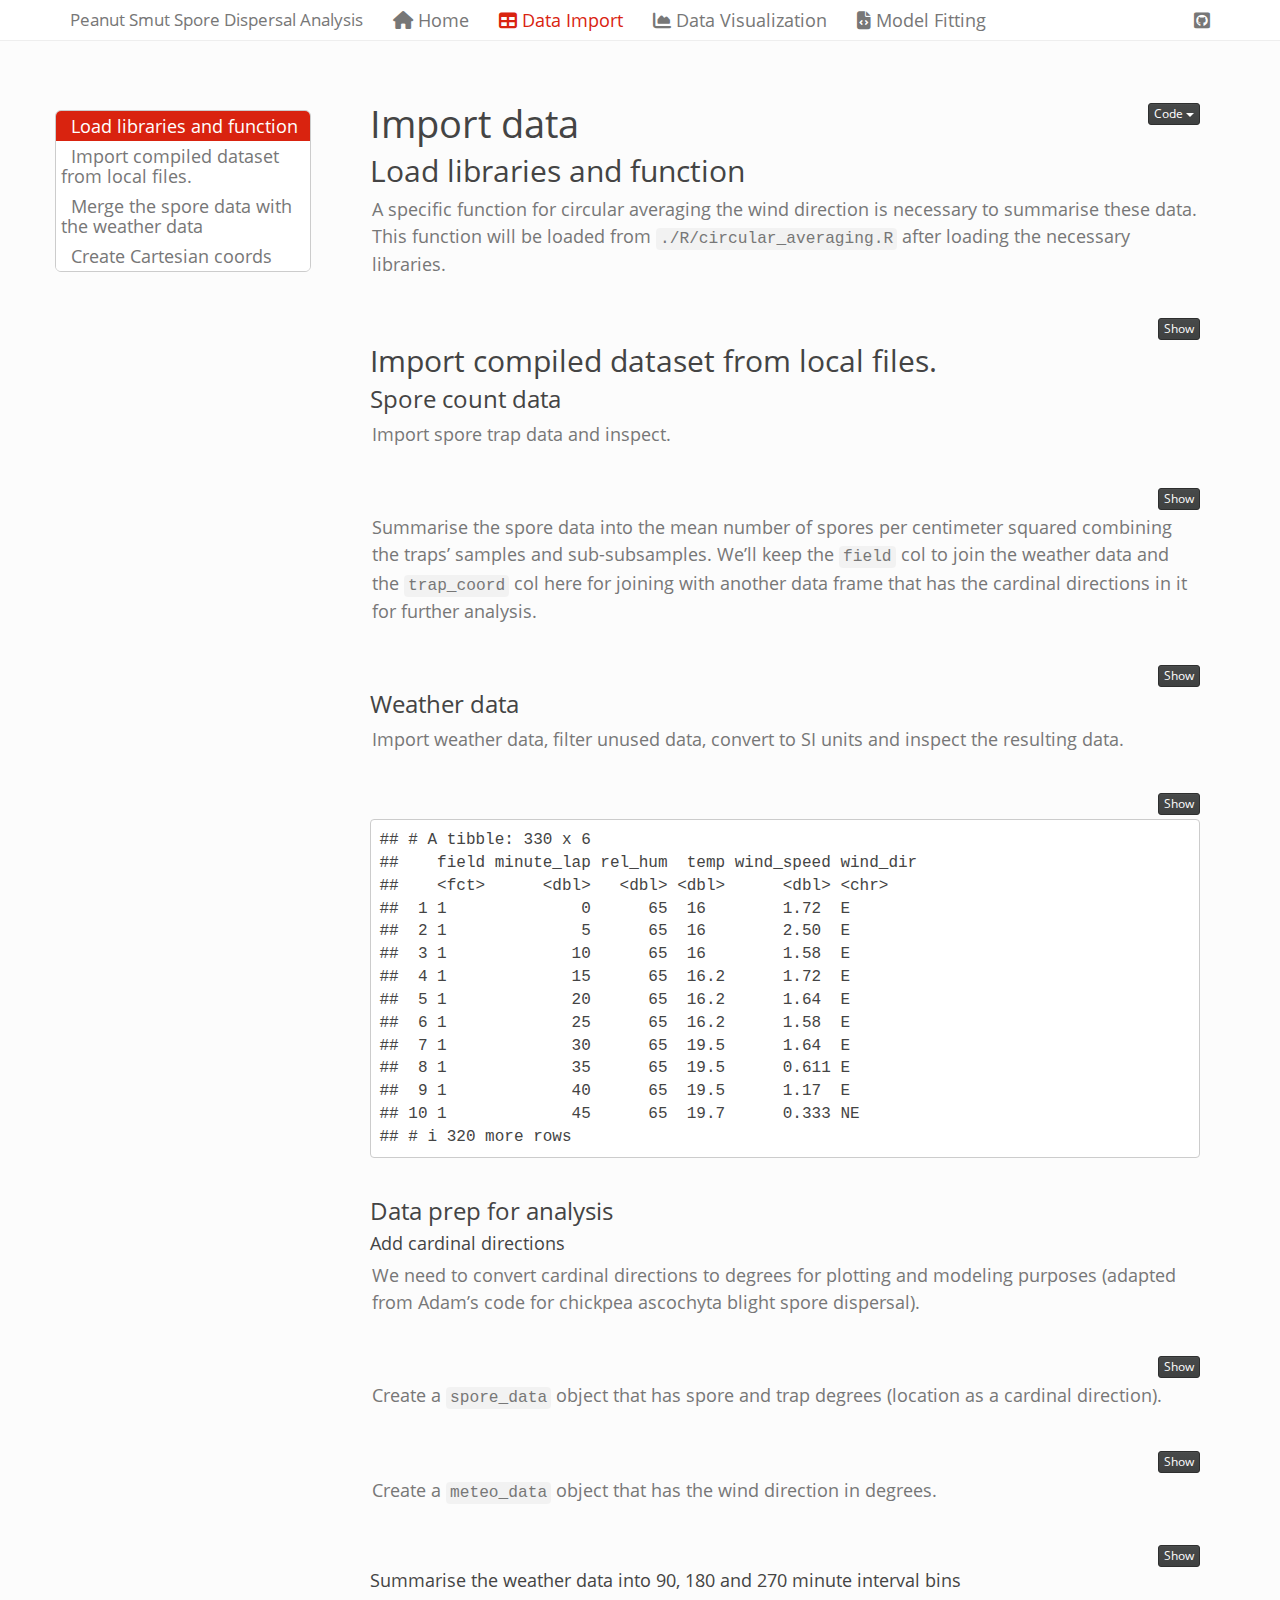
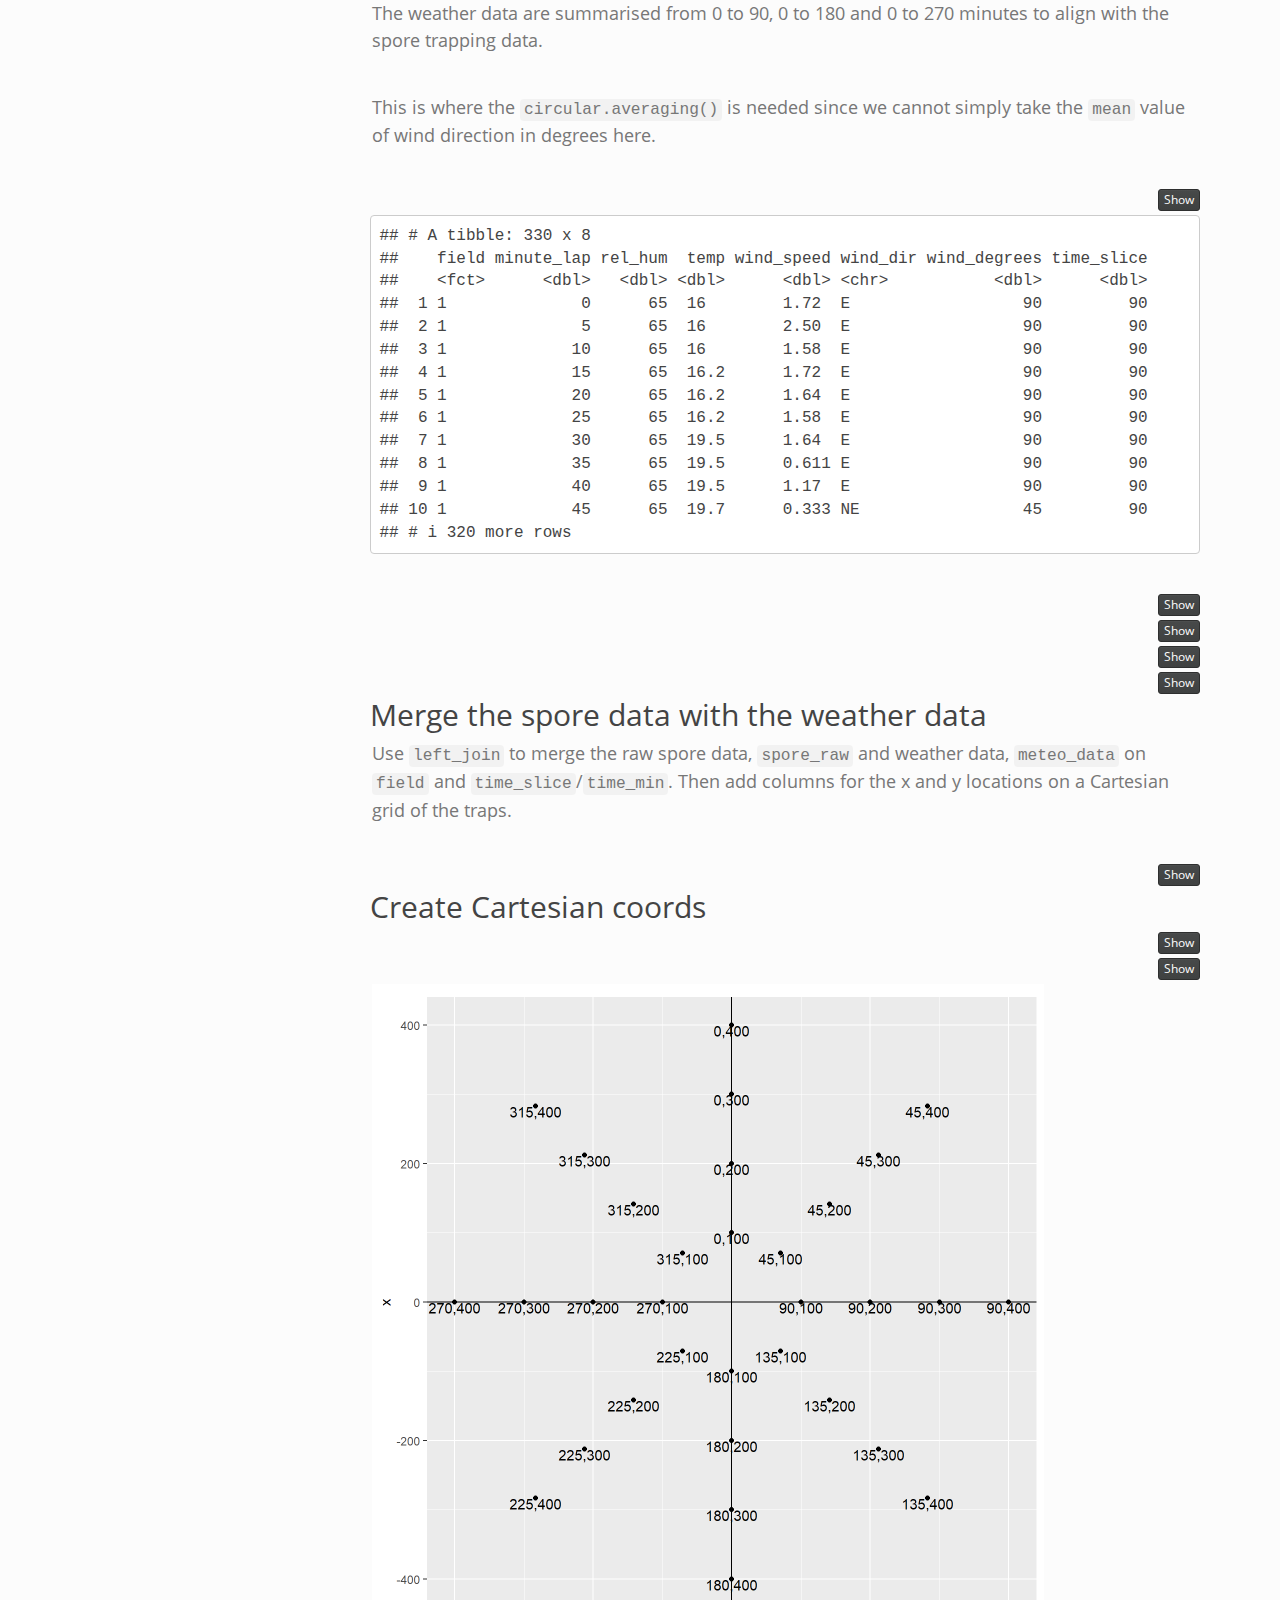
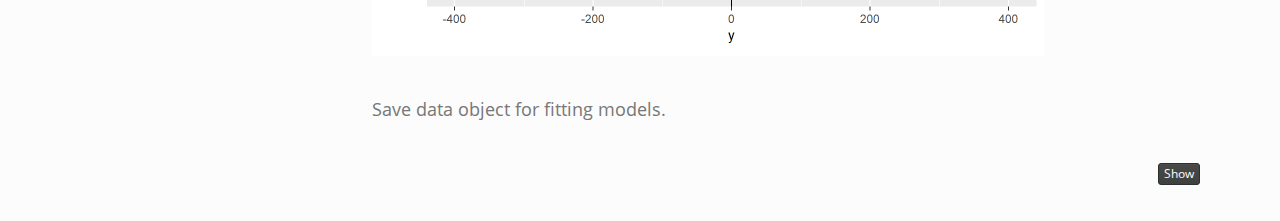
==== data_import.html @ 08e2c55b "Reknit using spore count and refit GAM" ====
<!DOCTYPE html>

<html>

<head>

<meta charset="utf-8" />
<meta name="generator" content="pandoc" />
<meta http-equiv="X-UA-Compatible" content="IE=EDGE" />




<title>Import data</title>

<script src="site_libs/header-attrs-2.25/header-attrs.js"></script>
<script src="site_libs/jquery-3.6.0/jquery-3.6.0.min.js"></script>
<meta name="viewport" content="width=device-width, initial-scale=1" />
<link href="site_libs/bootstrap-3.3.5/css/simplex.min.css" rel="stylesheet" />
<script src="site_libs/bootstrap-3.3.5/js/bootstrap.min.js"></script>
<script src="site_libs/bootstrap-3.3.5/shim/html5shiv.min.js"></script>
<script src="site_libs/bootstrap-3.3.5/shim/respond.min.js"></script>
<style>h1 {font-size: 34px;}
       h1.title {font-size: 38px;}
       h2 {font-size: 30px;}
       h3 {font-size: 24px;}
       h4 {font-size: 18px;}
       h5 {font-size: 16px;}
       h6 {font-size: 12px;}
       code {color: inherit; background-color: rgba(0, 0, 0, 0.04);}
       pre:not([class]) { background-color: white }</style>
<script src="site_libs/jqueryui-1.13.2/jquery-ui.min.js"></script>
<link href="site_libs/tocify-1.9.1/jquery.tocify.css" rel="stylesheet" />
<script src="site_libs/tocify-1.9.1/jquery.tocify.js"></script>
<script src="site_libs/navigation-1.1/tabsets.js"></script>
<script src="site_libs/navigation-1.1/codefolding.js"></script>
<link href="site_libs/highlightjs-9.12.0/default.css" rel="stylesheet" />
<script src="site_libs/highlightjs-9.12.0/highlight.js"></script>
<link href="site_libs/font-awesome-6.4.2/css/all.min.css" rel="stylesheet" />
<link href="site_libs/font-awesome-6.4.2/css/v4-shims.min.css" rel="stylesheet" />

<style type="text/css">
  code{white-space: pre-wrap;}
  span.smallcaps{font-variant: small-caps;}
  span.underline{text-decoration: underline;}
  div.column{display: inline-block; vertical-align: top; width: 50%;}
  div.hanging-indent{margin-left: 1.5em; text-indent: -1.5em;}
  ul.task-list{list-style: none;}
    </style>

<style type="text/css">code{white-space: pre;}</style>
<script type="text/javascript">
if (window.hljs) {
  hljs.configure({languages: []});
  hljs.initHighlightingOnLoad();
  if (document.readyState && document.readyState === "complete") {
    window.setTimeout(function() { hljs.initHighlighting(); }, 0);
  }
}
</script>






<link rel="stylesheet" href="style.css" type="text/css" />



<style type = "text/css">
.main-container {
  max-width: 940px;
  margin-left: auto;
  margin-right: auto;
}
img {
  max-width:100%;
}
.tabbed-pane {
  padding-top: 12px;
}
.html-widget {
  margin-bottom: 20px;
}
button.code-folding-btn:focus {
  outline: none;
}
summary {
  display: list-item;
}
details > summary > p:only-child {
  display: inline;
}
pre code {
  padding: 0;
}
</style>


<style type="text/css">
.dropdown-submenu {
  position: relative;
}
.dropdown-submenu>.dropdown-menu {
  top: 0;
  left: 100%;
  margin-top: -6px;
  margin-left: -1px;
  border-radius: 0 6px 6px 6px;
}
.dropdown-submenu:hover>.dropdown-menu {
  display: block;
}
.dropdown-submenu>a:after {
  display: block;
  content: " ";
  float: right;
  width: 0;
  height: 0;
  border-color: transparent;
  border-style: solid;
  border-width: 5px 0 5px 5px;
  border-left-color: #cccccc;
  margin-top: 5px;
  margin-right: -10px;
}
.dropdown-submenu:hover>a:after {
  border-left-color: #adb5bd;
}
.dropdown-submenu.pull-left {
  float: none;
}
.dropdown-submenu.pull-left>.dropdown-menu {
  left: -100%;
  margin-left: 10px;
  border-radius: 6px 0 6px 6px;
}
</style>

<script type="text/javascript">
// manage active state of menu based on current page
$(document).ready(function () {
  // active menu anchor
  href = window.location.pathname
  href = href.substr(href.lastIndexOf('/') + 1)
  if (href === "")
    href = "index.html";
  var menuAnchor = $('a[href="' + href + '"]');

  // mark the anchor link active (and if it's in a dropdown, also mark that active)
  var dropdown = menuAnchor.closest('li.dropdown');
  if (window.bootstrap) { // Bootstrap 4+
    menuAnchor.addClass('active');
    dropdown.find('> .dropdown-toggle').addClass('active');
  } else { // Bootstrap 3
    menuAnchor.parent().addClass('active');
    dropdown.addClass('active');
  }

  // Navbar adjustments
  var navHeight = $(".navbar").first().height() + 15;
  var style = document.createElement('style');
  var pt = "padding-top: " + navHeight + "px; ";
  var mt = "margin-top: -" + navHeight + "px; ";
  var css = "";
  // offset scroll position for anchor links (for fixed navbar)
  for (var i = 1; i <= 6; i++) {
    css += ".section h" + i + "{ " + pt + mt + "}\n";
  }
  style.innerHTML = "body {" + pt + "padding-bottom: 40px; }\n" + css;
  document.head.appendChild(style);
});
</script>

<!-- tabsets -->

<style type="text/css">
.tabset-dropdown > .nav-tabs {
  display: inline-table;
  max-height: 500px;
  min-height: 44px;
  overflow-y: auto;
  border: 1px solid #ddd;
  border-radius: 4px;
}

.tabset-dropdown > .nav-tabs > li.active:before, .tabset-dropdown > .nav-tabs.nav-tabs-open:before {
  content: "\e259";
  font-family: 'Glyphicons Halflings';
  display: inline-block;
  padding: 10px;
  border-right: 1px solid #ddd;
}

.tabset-dropdown > .nav-tabs.nav-tabs-open > li.active:before {
  content: "\e258";
  font-family: 'Glyphicons Halflings';
  border: none;
}

.tabset-dropdown > .nav-tabs > li.active {
  display: block;
}

.tabset-dropdown > .nav-tabs > li > a,
.tabset-dropdown > .nav-tabs > li > a:focus,
.tabset-dropdown > .nav-tabs > li > a:hover {
  border: none;
  display: inline-block;
  border-radius: 4px;
  background-color: transparent;
}

.tabset-dropdown > .nav-tabs.nav-tabs-open > li {
  display: block;
  float: none;
}

.tabset-dropdown > .nav-tabs > li {
  display: none;
}
</style>

<!-- code folding -->
<style type="text/css">
.code-folding-btn { margin-bottom: 4px; }
</style>



<style type="text/css">

#TOC {
  margin: 25px 0px 20px 0px;
}
@media (max-width: 768px) {
#TOC {
  position: relative;
  width: 100%;
}
}

@media print {
.toc-content {
  /* see https://github.com/w3c/csswg-drafts/issues/4434 */
  float: right;
}
}

.toc-content {
  padding-left: 30px;
  padding-right: 40px;
}

div.main-container {
  max-width: 1200px;
}

div.tocify {
  width: 20%;
  max-width: 260px;
  max-height: 85%;
}

@media (min-width: 768px) and (max-width: 991px) {
  div.tocify {
    width: 25%;
  }
}

@media (max-width: 767px) {
  div.tocify {
    width: 100%;
    max-width: none;
  }
}

.tocify ul, .tocify li {
  line-height: 20px;
}

.tocify-subheader .tocify-item {
  font-size: 0.90em;
}

.tocify .list-group-item {
  border-radius: 0px;
}

.tocify-subheader {
  display: inline;
}
.tocify-subheader .tocify-item {
  font-size: 0.95em;
}

</style>



</head>

<body>


<div class="container-fluid main-container">


<!-- setup 3col/9col grid for toc_float and main content  -->
<div class="row">
<div class="col-xs-12 col-sm-4 col-md-3">
<div id="TOC" class="tocify">
</div>
</div>

<div class="toc-content col-xs-12 col-sm-8 col-md-9">




<div class="navbar navbar-default  navbar-fixed-top" role="navigation">
  <div class="container">
    <div class="navbar-header">
      <button type="button" class="navbar-toggle collapsed" data-toggle="collapse" data-bs-toggle="collapse" data-target="#navbar" data-bs-target="#navbar">
        <span class="icon-bar"></span>
        <span class="icon-bar"></span>
        <span class="icon-bar"></span>
      </button>
      <a class="navbar-brand" href="index.html">Peanut Smut Spore Dispersal Analysis</a>
    </div>
    <div id="navbar" class="navbar-collapse collapse">
      <ul class="nav navbar-nav">
        <li>
  <a href="index.html">
    <span class="fas fa-home"></span>
     
    Home
  </a>
</li>
<li>
  <a href="data_import.html">
    <span class="fas fa-table"></span>
     
    Data Import
  </a>
</li>
<li>
  <a href="data_viz.html">
    <span class="fas fa-chart-area"></span>
     
    Data Visualization
  </a>
</li>
<li>
  <a href="gam_model.html">
    <span class="fas fa-file-code"></span>
     
    Model Fitting
  </a>
</li>
      </ul>
      <ul class="nav navbar-nav navbar-right">
        <li>
  <a href="https://github.com/juanchiem/peanut_smut_aerial">
    <span class="fa fa-github-square"></span>
     
  </a>
</li>
      </ul>
    </div><!--/.nav-collapse -->
  </div><!--/.container -->
</div><!--/.navbar -->

<div id="header">

<div class="btn-group pull-right float-right">
<button type="button" class="btn btn-default btn-xs btn-secondary btn-sm dropdown-toggle" data-toggle="dropdown" data-bs-toggle="dropdown" aria-haspopup="true" aria-expanded="false"><span>Code</span> <span class="caret"></span></button>
<ul class="dropdown-menu dropdown-menu-right" style="min-width: 50px;">
<li><a id="rmd-show-all-code" href="#">Show All Code</a></li>
<li><a id="rmd-hide-all-code" href="#">Hide All Code</a></li>
</ul>
</div>



<h1 class="title toc-ignore">Import data</h1>

</div>


<div id="load-libraries-and-function" class="section level2">
<h2>Load libraries and function</h2>
<p>A specific function for circular averaging the wind direction is
necessary to summarise these data. This function will be loaded from
<code>./R/circular_averaging.R</code> after loading the necessary
libraries.</p>
<pre class="r"><code>library(&quot;tidyverse&quot;)
library(&quot;here&quot;)
library(&quot;geometry&quot;)

# load circular.averaging()
source(here(&quot;./R/circular_averaging.R&quot;))</code></pre>
</div>
<div id="import-compiled-dataset-from-local-files."
class="section level2">
<h2>Import compiled dataset from local files.</h2>
<div id="spore-count-data" class="section level3">
<h3>Spore count data</h3>
<p>Import spore trap data and inspect.</p>
<pre class="r"><code>spore_data &lt;- read_csv(
  here(&quot;data/spore_data.csv&quot;),
  col_types = list(field = col_factor(),
                   trap_coord = col_factor())
)</code></pre>
<p>Summarise the spore data into the mean number of spores per
centimeter squared combining the traps’ samples and sub-subsamples.
We’ll keep the <code>field</code> col to join the weather data and the
<code>trap_coord</code> col here for joining with another data frame
that has the cardinal directions in it for further analysis.</p>
<pre class="r"><code>spore_data &lt;-
  spore_data %&gt;%
  group_by(field, trap_coord, distance_m, time_min) %&gt;%
  summarise(n_spore = sum(n_spore))

spore_data</code></pre>
</div>
<div id="weather-data" class="section level3">
<h3>Weather data</h3>
<p>Import weather data, filter unused data, convert to SI units and
inspect the resulting data.</p>
<pre class="r"><code>meteo_data &lt;- read_csv(here(&quot;data/wind.csv&quot;),
                       col_types = list(field = col_factor()))

# some sites go past 270 minutes, remove those data.
meteo_data &lt;-
  meteo_data %&gt;%
  filter(minute_lap &lt;= 270) %&gt;%
  mutate(wind_speed = wind_speed * 0.2777778)

meteo_data</code></pre>
<pre><code>## # A tibble: 330 x 6
##    field minute_lap rel_hum  temp wind_speed wind_dir
##    &lt;fct&gt;      &lt;dbl&gt;   &lt;dbl&gt; &lt;dbl&gt;      &lt;dbl&gt; &lt;chr&gt;   
##  1 1              0      65  16        1.72  E       
##  2 1              5      65  16        2.50  E       
##  3 1             10      65  16        1.58  E       
##  4 1             15      65  16.2      1.72  E       
##  5 1             20      65  16.2      1.64  E       
##  6 1             25      65  16.2      1.58  E       
##  7 1             30      65  19.5      1.64  E       
##  8 1             35      65  19.5      0.611 E       
##  9 1             40      65  19.5      1.17  E       
## 10 1             45      65  19.7      0.333 NE      
## # i 320 more rows</code></pre>
</div>
<div id="data-prep-for-analysis" class="section level3">
<h3>Data prep for analysis</h3>
<div id="add-cardinal-directions" class="section level4">
<h4>Add cardinal directions</h4>
<p>We need to convert cardinal directions to degrees for plotting and
modeling purposes (adapted from Adam’s code for chickpea ascochyta
blight spore dispersal).</p>
<pre class="r"><code>coord_deg &lt;- tibble(
  dir = c(
    &quot;N&quot;,
    &quot;NNE&quot;,
    &quot;NE&quot;,
    &quot;ENE&quot;,
    &quot;E&quot;,
    &quot;ESE&quot;,
    &quot;SE&quot;,
    &quot;SSE&quot;,
    &quot;S&quot;,
    &quot;SSW&quot;,
    &quot;SW&quot;,
    &quot;WSW&quot;,
    &quot;W&quot;,
    &quot;WNW&quot;,
    &quot;NW&quot;,
    &quot;NNW&quot;
  ),
  degrees = seq(0, 337.5 , by = 22.5),
)</code></pre>
<p>Create a <code>spore_data</code> object that has spore and trap
degrees (location as a cardinal direction).</p>
<pre class="r"><code>spore_data &lt;-
  spore_data %&gt;%
  left_join(coord_deg, by = c(&quot;trap_coord&quot; = &quot;dir&quot;)) %&gt;%
  rename(trap_degrees = degrees)</code></pre>
<p>Create a <code>meteo_data</code> object that has the wind direction
in degrees.</p>
<pre class="r"><code>meteo_data &lt;-
  meteo_data %&gt;%
  left_join(coord_deg, by = c(&quot;wind_dir&quot; = &quot;dir&quot;)) %&gt;%
  rename(wind_degrees = degrees)</code></pre>
</div>
<div
id="summarise-the-weather-data-into-90-180-and-270-minute-interval-bins"
class="section level4">
<h4>Summarise the weather data into 90, 180 and 270 minute interval
bins</h4>
<p>The weather data are summarised from 0 to 90, 0 to 180 and 0 to 270
minutes to align with the spore trapping data.</p>
<p>This is where the <code>circular.averaging()</code> is needed since
we cannot simply take the <code>mean</code> value of wind direction in
degrees here.</p>
<pre class="r"><code>m &lt;-
  meteo_data %&gt;%
  mutate(time_slice =
           case_when(
             minute_lap &lt;= 90 ~ 90,
             minute_lap &gt; 90 &amp; minute_lap &lt;= 180 ~ 180,
             TRUE ~ 270
           ))
m</code></pre>
<pre><code>## # A tibble: 330 x 8
##    field minute_lap rel_hum  temp wind_speed wind_dir wind_degrees time_slice
##    &lt;fct&gt;      &lt;dbl&gt;   &lt;dbl&gt; &lt;dbl&gt;      &lt;dbl&gt; &lt;chr&gt;           &lt;dbl&gt;      &lt;dbl&gt;
##  1 1              0      65  16        1.72  E                  90         90
##  2 1              5      65  16        2.50  E                  90         90
##  3 1             10      65  16        1.58  E                  90         90
##  4 1             15      65  16.2      1.72  E                  90         90
##  5 1             20      65  16.2      1.64  E                  90         90
##  6 1             25      65  16.2      1.58  E                  90         90
##  7 1             30      65  19.5      1.64  E                  90         90
##  8 1             35      65  19.5      0.611 E                  90         90
##  9 1             40      65  19.5      1.17  E                  90         90
## 10 1             45      65  19.7      0.333 NE                 45         90
## # i 320 more rows</code></pre>
<pre class="r"><code>rh_90 &lt;-
  m %&gt;%
  filter(time_slice == 90) %&gt;%
  group_by(field) %&gt;%
  summarise(rh = mean(rel_hum))

rh_180 &lt;-
  m %&gt;%
  filter(time_slice == 90 | time_slice == 180) %&gt;%
  group_by(field) %&gt;%
  summarise(rh = mean(rel_hum))

rh_270 &lt;-
  m %&gt;%
  group_by(field) %&gt;%
  summarise(rh = mean(rel_hum))

rh &lt;-
  bind_rows(list(
    &quot;90&quot; = rh_90,
    &quot;180&quot; = rh_180,
    &quot;270&quot; = rh_270
  ), .id = &quot;time_slice&quot;)</code></pre>
<pre class="r"><code>temp_90 &lt;-
  m %&gt;%
  filter(time_slice == 90) %&gt;%
  group_by(field) %&gt;%
  summarise(temp = mean(temp))

temp_180 &lt;-
  m %&gt;%
  filter(time_slice == 90 | time_slice == 180) %&gt;%
  group_by(field) %&gt;%
  summarise(temp = mean(temp))

temp_270 &lt;-
  m %&gt;%
  group_by(field) %&gt;%
  summarise(temp = mean(temp))

temp &lt;-
  bind_rows(list(
    &quot;90&quot; = temp_90,
    &quot;180&quot; = temp_180,
    &quot;270&quot; = temp_270
  ), .id = &quot;time_slice&quot;)</code></pre>
<pre class="r"><code>wind_speed_90 &lt;-
  m %&gt;%
  filter(time_slice == 90) %&gt;%
  group_by(field) %&gt;%
  summarise(wind_speed = mean(wind_speed))

wind_speed_180 &lt;-
  m %&gt;%
  filter(time_slice == 90 | time_slice == 180) %&gt;%
  group_by(field) %&gt;%
  summarise(wind_speed = mean(wind_speed))

wind_speed_270 &lt;-
  m %&gt;%
  group_by(field) %&gt;%
  summarise(wind_speed = mean(wind_speed))

wind_speed &lt;-
  bind_rows(list(
    &quot;90&quot; = wind_speed_90,
    &quot;180&quot; = wind_speed_180,
    &quot;270&quot; = wind_speed_270
  ),
  .id = &quot;time_slice&quot;)</code></pre>
<pre class="r"><code>meteo_data &lt;- m %&gt;%
  mutate(time_slice = 270) %&gt;%
  rbind(mutate(filter(., minute_lap &lt;= 180), time_slice = 180)) %&gt;%
  rbind(mutate(filter(., minute_lap &lt;= 90), time_slice = 90)) %&gt;%
  group_by(field, time_slice) %&gt;%
  summarize(
    rh = mean(rel_hum),
    temp = mean(temp),
    wind_speed = mean(wind_speed),
    wind_degrees = circular.averaging(wind_degrees)
  )</code></pre>
</div>
</div>
</div>
<div id="merge-the-spore-data-with-the-weather-data"
class="section level2">
<h2>Merge the spore data with the weather data</h2>
<p>Use <code>left_join</code> to merge the raw spore data,
<code>spore_raw</code> and weather data, <code>meteo_data</code> on
<code>field</code> and <code>time_slice</code>/<code>time_min</code>.
Then add columns for the x and y locations on a Cartesian grid of the
traps.</p>
<pre class="r"><code>mod_dat &lt;- left_join(meteo_data,
                     spore_data,
                     by = c(&quot;field&quot; = &quot;field&quot;,
                            &quot;time_slice&quot; = &quot;time_min&quot;)) %&gt;%
  mutate(degree_dif = trap_degrees - wind_degrees) %&gt;%
  mutate(time_slice = as.integer(time_slice))</code></pre>
</div>
<div id="create-cartesian-coords" class="section level2">
<h2>Create Cartesian coords</h2>
<pre class="r"><code># note that degrees need to be converted to radians for theta
xy &lt;- data.frame(pol2cart(
  theta = mod_dat$trap_degrees * 0.01745329,
  r = mod_dat$distance_m
))

mod_dat &lt;- bind_cols(mod_dat, xy)</code></pre>
<pre class="r"><code>coords_df &lt;- mod_dat %&gt;%
  ungroup() %&gt;%
  distinct(trap_degrees, distance_m, x, y) %&gt;%
  mutate_at(vars(x, y), list(~ round(., 1))) %&gt;%
  arrange(trap_degrees)

coords_df %&gt;%
  ggplot() +
  aes(x = y, y = x) +
  geom_point() +
  geom_text(aes(
    label = paste0(trap_degrees, &quot;,&quot;, distance_m),
    vjust = 1
  )) +
  geom_hline(yintercept = 0) +
  geom_vline(xintercept = 0) +
  coord_equal()</code></pre>
<p><img src="data_import_files/figure-html/Cartesian-coords-check-1.png" width="672" /></p>
<p>Save data object for fitting models.</p>
<pre class="r"><code>save(mod_dat, file = here(&quot;data/mod_dat.Rdata&quot;))</code></pre>
</div>



</div>
</div>

</div>

<script>

// add bootstrap table styles to pandoc tables
function bootstrapStylePandocTables() {
  $('tr.odd').parent('tbody').parent('table').addClass('table table-condensed');
}
$(document).ready(function () {
  bootstrapStylePandocTables();
});


</script>

<!-- tabsets -->

<script>
$(document).ready(function () {
  window.buildTabsets("TOC");
});

$(document).ready(function () {
  $('.tabset-dropdown > .nav-tabs > li').click(function () {
    $(this).parent().toggleClass('nav-tabs-open');
  });
});
</script>

<!-- code folding -->
<script>
$(document).ready(function () {
  window.initializeCodeFolding("hide" === "show");
});
</script>

<script>
$(document).ready(function ()  {

    // temporarily add toc-ignore selector to headers for the consistency with Pandoc
    $('.unlisted.unnumbered').addClass('toc-ignore')

    // move toc-ignore selectors from section div to header
    $('div.section.toc-ignore')
        .removeClass('toc-ignore')
        .children('h1,h2,h3,h4,h5').addClass('toc-ignore');

    // establish options
    var options = {
      selectors: "h1,h2",
      theme: "bootstrap3",
      context: '.toc-content',
      hashGenerator: function (text) {
        return text.replace(/[.\\/?&!#<>]/g, '').replace(/\s/g, '_');
      },
      ignoreSelector: ".toc-ignore",
      scrollTo: 0
    };
    options.showAndHide = false;
    options.smoothScroll = true;

    // tocify
    var toc = $("#TOC").tocify(options).data("toc-tocify");
});
</script>

<!-- dynamically load mathjax for compatibility with self-contained -->
<script>
  (function () {
    var script = document.createElement("script");
    script.type = "text/javascript";
    script.src  = "https://mathjax.rstudio.com/latest/MathJax.js?config=TeX-AMS-MML_HTMLorMML";
    document.getElementsByTagName("head")[0].appendChild(script);
  })();
</script>

</body>
</html>
---- site_libs/bootstrap-3.3.5/css/simplex.min.css ----
@font-face {
  font-family: 'Open Sans';
  font-style: normal;
  font-weight: 400;
  src: url(fonts/OpenSans.ttf) format('truetype');
}
@font-face {
  font-family: 'Open Sans';
  font-style: normal;
  font-weight: 700;
  src: url(fonts/OpenSansBold.ttf) format('truetype');
}

/*!
 * bootswatch v3.3.6
 * Homepage: http://bootswatch.com
 * Copyright 2012-2015 Thomas Park
 * Licensed under MIT
 * Based on Bootstrap
*//*!
 * Bootstrap v3.3.6 (http://getbootstrap.com)
 * Copyright 2011-2015 Twitter, Inc.
 * Licensed under MIT (https://github.com/twbs/bootstrap/blob/master/LICENSE)
 *//*! normalize.css v3.0.3 | MIT License | github.com/necolas/normalize.css */html{font-family:sans-serif;-ms-text-size-adjust:100%;-webkit-text-size-adjust:100%}body{margin:0}article,aside,details,figcaption,figure,footer,header,hgroup,main,menu,nav,section,summary{display:block}audio,canvas,progress,video{display:inline-block;vertical-align:baseline}audio:not([controls]){display:none;height:0}[hidden],template{display:none}a{background-color:transparent}a:active,a:hover{outline:0}abbr[title]{border-bottom:1px dotted}b,strong{font-weight:bold}dfn{font-style:italic}h1{font-size:2em;margin:0.67em 0}mark{background:#ff0;color:#000}small{font-size:80%}sub,sup{font-size:75%;line-height:0;position:relative;vertical-align:baseline}sup{top:-0.5em}sub{bottom:-0.25em}img{border:0}svg:not(:root){overflow:hidden}figure{margin:1em 40px}hr{-webkit-box-sizing:content-box;-moz-box-sizing:content-box;box-sizing:content-box;height:0}pre{overflow:auto}code,kbd,pre,samp{font-family:monospace, monospace;font-size:1em}button,input,optgroup,select,textarea{color:inherit;font:inherit;margin:0}button{overflow:visible}button,select{text-transform:none}button,html input[type="button"],input[type="reset"],input[type="submit"]{-webkit-appearance:button;cursor:pointer}button[disabled],html input[disabled]{cursor:default}button::-moz-focus-inner,input::-moz-focus-inner{border:0;padding:0}input{line-height:normal}input[type="checkbox"],input[type="radio"]{-webkit-box-sizing:border-box;-moz-box-sizing:border-box;box-sizing:border-box;padding:0}input[type="number"]::-webkit-inner-spin-button,input[type="number"]::-webkit-outer-spin-button{height:auto}input[type="search"]{-webkit-appearance:textfield;-webkit-box-sizing:content-box;-moz-box-sizing:content-box;box-sizing:content-box}input[type="search"]::-webkit-search-cancel-button,input[type="search"]::-webkit-search-decoration{-webkit-appearance:none}fieldset{border:1px solid #c0c0c0;margin:0 2px;padding:0.35em 0.625em 0.75em}legend{border:0;padding:0}textarea{overflow:auto}optgroup{font-weight:bold}table{border-collapse:collapse;border-spacing:0}td,th{padding:0}/*! Source: https://github.com/h5bp/html5-boilerplate/blob/master/src/css/main.css */@media print{*,*:before,*:after{background:transparent !important;color:#000 !important;-webkit-box-shadow:none !important;box-shadow:none !important;text-shadow:none !important}a,a:visited{text-decoration:underline}a[href]:after{content:" (" attr(href) ")"}abbr[title]:after{content:" (" attr(title) ")"}a[href^="#"]:after,a[href^="javascript:"]:after{content:""}pre,blockquote{border:1px solid #999;page-break-inside:avoid}thead{display:table-header-group}tr,img{page-break-inside:avoid}img{max-width:100% !important}p,h2,h3{orphans:3;widows:3}h2,h3{page-break-after:avoid}.navbar{display:none}.btn>.caret,.dropup>.btn>.caret{border-top-color:#000 !important}.label{border:1px solid #000}.table{border-collapse:collapse !important}.table td,.table th{background-color:#fff !important}.table-bordered th,.table-bordered td{border:1px solid #ddd !important}}@font-face{font-family:'Glyphicons Halflings';src:url('../fonts/glyphicons-halflings-regular.eot');src:url('../fonts/glyphicons-halflings-regular.eot?#iefix') format('embedded-opentype'),url('../fonts/glyphicons-halflings-regular.woff') format('woff'),url('../fonts/glyphicons-halflings-regular.ttf') format('truetype'),url('../fonts/glyphicons-halflings-regular.svg#glyphicons_halflingsregular') format('svg')}.glyphicon{position:relative;top:1px;display:inline-block;font-family:'Glyphicons Halflings';font-style:normal;font-weight:normal;line-height:1;-webkit-font-smoothing:antialiased;-moz-osx-font-smoothing:grayscale}.glyphicon-asterisk:before{content:"\002a"}.glyphicon-plus:before{content:"\002b"}.glyphicon-euro:before,.glyphicon-eur:before{content:"\20ac"}.glyphicon-minus:before{content:"\2212"}.glyphicon-cloud:before{content:"\2601"}.glyphicon-envelope:before{content:"\2709"}.glyphicon-pencil:before{content:"\270f"}.glyphicon-glass:before{content:"\e001"}.glyphicon-music:before{content:"\e002"}.glyphicon-search:before{content:"\e003"}.glyphicon-heart:before{content:"\e005"}.glyphicon-star:before{content:"\e006"}.glyphicon-star-empty:before{content:"\e007"}.glyphicon-user:before{content:"\e008"}.glyphicon-film:before{content:"\e009"}.glyphicon-th-large:before{content:"\e010"}.glyphicon-th:before{content:"\e011"}.glyphicon-th-list:before{content:"\e012"}.glyphicon-ok:before{content:"\e013"}.glyphicon-remove:before{content:"\e014"}.glyphicon-zoom-in:before{content:"\e015"}.glyphicon-zoom-out:before{content:"\e016"}.glyphicon-off:before{content:"\e017"}.glyphicon-signal:before{content:"\e018"}.glyphicon-cog:before{content:"\e019"}.glyphicon-trash:before{content:"\e020"}.glyphicon-home:before{content:"\e021"}.glyphicon-file:before{content:"\e022"}.glyphicon-time:before{content:"\e023"}.glyphicon-road:before{content:"\e024"}.glyphicon-download-alt:before{content:"\e025"}.glyphicon-download:before{content:"\e026"}.glyphicon-upload:before{content:"\e027"}.glyphicon-inbox:before{content:"\e028"}.glyphicon-play-circle:before{content:"\e029"}.glyphicon-repeat:before{content:"\e030"}.glyphicon-refresh:before{content:"\e031"}.glyphicon-list-alt:before{content:"\e032"}.glyphicon-lock:before{content:"\e033"}.glyphicon-flag:before{content:"\e034"}.glyphicon-headphones:before{content:"\e035"}.glyphicon-volume-off:before{content:"\e036"}.glyphicon-volume-down:before{content:"\e037"}.glyphicon-volume-up:before{content:"\e038"}.glyphicon-qrcode:before{content:"\e039"}.glyphicon-barcode:before{content:"\e040"}.glyphicon-tag:before{content:"\e041"}.glyphicon-tags:before{content:"\e042"}.glyphicon-book:before{content:"\e043"}.glyphicon-bookmark:before{content:"\e044"}.glyphicon-print:before{content:"\e045"}.glyphicon-camera:before{content:"\e046"}.glyphicon-font:before{content:"\e047"}.glyphicon-bold:before{content:"\e048"}.glyphicon-italic:before{content:"\e049"}.glyphicon-text-height:before{content:"\e050"}.glyphicon-text-width:before{content:"\e051"}.glyphicon-align-left:before{content:"\e052"}.glyphicon-align-center:before{content:"\e053"}.glyphicon-align-right:before{content:"\e054"}.glyphicon-align-justify:before{content:"\e055"}.glyphicon-list:before{content:"\e056"}.glyphicon-indent-left:before{content:"\e057"}.glyphicon-indent-right:before{content:"\e058"}.glyphicon-facetime-video:before{content:"\e059"}.glyphicon-picture:before{content:"\e060"}.glyphicon-map-marker:before{content:"\e062"}.glyphicon-adjust:before{content:"\e063"}.glyphicon-tint:before{content:"\e064"}.glyphicon-edit:before{content:"\e065"}.glyphicon-share:before{content:"\e066"}.glyphicon-check:before{content:"\e067"}.glyphicon-move:before{content:"\e068"}.glyphicon-step-backward:before{content:"\e069"}.glyphicon-fast-backward:before{content:"\e070"}.glyphicon-backward:before{content:"\e071"}.glyphicon-play:before{content:"\e072"}.glyphicon-pause:before{content:"\e073"}.glyphicon-stop:before{content:"\e074"}.glyphicon-forward:before{content:"\e075"}.glyphicon-fast-forward:before{content:"\e076"}.glyphicon-step-forward:before{content:"\e077"}.glyphicon-eject:before{content:"\e078"}.glyphicon-chevron-left:before{content:"\e079"}.glyphicon-chevron-right:before{content:"\e080"}.glyphicon-plus-sign:before{content:"\e081"}.glyphicon-minus-sign:before{content:"\e082"}.glyphicon-remove-sign:before{content:"\e083"}.glyphicon-ok-sign:before{content:"\e084"}.glyphicon-question-sign:before{content:"\e085"}.glyphicon-info-sign:before{content:"\e086"}.glyphicon-screenshot:before{content:"\e087"}.glyphicon-remove-circle:before{content:"\e088"}.glyphicon-ok-circle:before{content:"\e089"}.glyphicon-ban-circle:before{content:"\e090"}.glyphicon-arrow-left:before{content:"\e091"}.glyphicon-arrow-right:before{content:"\e092"}.glyphicon-arrow-up:before{content:"\e093"}.glyphicon-arrow-down:before{content:"\e094"}.glyphicon-share-alt:before{content:"\e095"}.glyphicon-resize-full:before{content:"\e096"}.glyphicon-resize-small:before{content:"\e097"}.glyphicon-exclamation-sign:before{content:"\e101"}.glyphicon-gift:before{content:"\e102"}.glyphicon-leaf:before{content:"\e103"}.glyphicon-fire:before{content:"\e104"}.glyphicon-eye-open:before{content:"\e105"}.glyphicon-eye-close:before{content:"\e106"}.glyphicon-warning-sign:before{content:"\e107"}.glyphicon-plane:before{content:"\e108"}.glyphicon-calendar:before{content:"\e109"}.glyphicon-random:before{content:"\e110"}.glyphicon-comment:before{content:"\e111"}.glyphicon-magnet:before{content:"\e112"}.glyphicon-chevron-up:before{content:"\e113"}.glyphicon-chevron-down:before{content:"\e114"}.glyphicon-retweet:before{content:"\e115"}.glyphicon-shopping-cart:before{content:"\e116"}.glyphicon-folder-close:before{content:"\e117"}.glyphicon-folder-open:before{content:"\e118"}.glyphicon-resize-vertical:before{content:"\e119"}.glyphicon-resize-horizontal:before{content:"\e120"}.glyphicon-hdd:before{content:"\e121"}.glyphicon-bullhorn:before{content:"\e122"}.glyphicon-bell:before{content:"\e123"}.glyphicon-certificate:before{content:"\e124"}.glyphicon-thumbs-up:before{content:"\e125"}.glyphicon-thumbs-down:before{content:"\e126"}.glyphicon-hand-right:before{content:"\e127"}.glyphicon-hand-left:before{content:"\e128"}.glyphicon-hand-up:before{content:"\e129"}.glyphicon-hand-down:before{content:"\e130"}.glyphicon-circle-arrow-right:before{content:"\e131"}.glyphicon-circle-arrow-left:before{content:"\e132"}.glyphicon-circle-arrow-up:before{content:"\e133"}.glyphicon-circle-arrow-down:before{content:"\e134"}.glyphicon-globe:before{content:"\e135"}.glyphicon-wrench:before{content:"\e136"}.glyphicon-tasks:before{content:"\e137"}.glyphicon-filter:before{content:"\e138"}.glyphicon-briefcase:before{content:"\e139"}.glyphicon-fullscreen:before{content:"\e140"}.glyphicon-dashboard:before{content:"\e141"}.glyphicon-paperclip:before{content:"\e142"}.glyphicon-heart-empty:before{content:"\e143"}.glyphicon-link:before{content:"\e144"}.glyphicon-phone:before{content:"\e145"}.glyphicon-pushpin:before{content:"\e146"}.glyphicon-usd:before{content:"\e148"}.glyphicon-gbp:before{content:"\e149"}.glyphicon-sort:before{content:"\e150"}.glyphicon-sort-by-alphabet:before{content:"\e151"}.glyphicon-sort-by-alphabet-alt:before{content:"\e152"}.glyphicon-sort-by-order:before{content:"\e153"}.glyphicon-sort-by-order-alt:before{content:"\e154"}.glyphicon-sort-by-attributes:before{content:"\e155"}.glyphicon-sort-by-attributes-alt:before{content:"\e156"}.glyphicon-unchecked:before{content:"\e157"}.glyphicon-expand:before{content:"\e158"}.glyphicon-collapse-down:before{content:"\e159"}.glyphicon-collapse-up:before{content:"\e160"}.glyphicon-log-in:before{content:"\e161"}.glyphicon-flash:before{content:"\e162"}.glyphicon-log-out:before{content:"\e163"}.glyphicon-new-window:before{content:"\e164"}.glyphicon-record:before{content:"\e165"}.glyphicon-save:before{content:"\e166"}.glyphicon-open:before{content:"\e167"}.glyphicon-saved:before{content:"\e168"}.glyphicon-import:before{content:"\e169"}.glyphicon-export:before{content:"\e170"}.glyphicon-send:before{content:"\e171"}.glyphicon-floppy-disk:before{content:"\e172"}.glyphicon-floppy-saved:before{content:"\e173"}.glyphicon-floppy-remove:before{content:"\e174"}.glyphicon-floppy-save:before{content:"\e175"}.glyphicon-floppy-open:before{content:"\e176"}.glyphicon-credit-card:before{content:"\e177"}.glyphicon-transfer:before{content:"\e178"}.glyphicon-cutlery:before{content:"\e179"}.glyphicon-header:before{content:"\e180"}.glyphicon-compressed:before{content:"\e181"}.glyphicon-earphone:before{content:"\e182"}.glyphicon-phone-alt:before{content:"\e183"}.glyphicon-tower:before{content:"\e184"}.glyphicon-stats:before{content:"\e185"}.glyphicon-sd-video:before{content:"\e186"}.glyphicon-hd-video:before{content:"\e187"}.glyphicon-subtitles:before{content:"\e188"}.glyphicon-sound-stereo:before{content:"\e189"}.glyphicon-sound-dolby:before{content:"\e190"}.glyphicon-sound-5-1:before{content:"\e191"}.glyphicon-sound-6-1:before{content:"\e192"}.glyphicon-sound-7-1:before{content:"\e193"}.glyphicon-copyright-mark:before{content:"\e194"}.glyphicon-registration-mark:before{content:"\e195"}.glyphicon-cloud-download:before{content:"\e197"}.glyphicon-cloud-upload:before{content:"\e198"}.glyphicon-tree-conifer:before{content:"\e199"}.glyphicon-tree-deciduous:before{content:"\e200"}.glyphicon-cd:before{content:"\e201"}.glyphicon-save-file:before{content:"\e202"}.glyphicon-open-file:before{content:"\e203"}.glyphicon-level-up:before{content:"\e204"}.glyphicon-copy:before{content:"\e205"}.glyphicon-paste:before{content:"\e206"}.glyphicon-alert:before{content:"\e209"}.glyphicon-equalizer:before{content:"\e210"}.glyphicon-king:before{content:"\e211"}.glyphicon-queen:before{content:"\e212"}.glyphicon-pawn:before{content:"\e213"}.glyphicon-bishop:before{content:"\e214"}.glyphicon-knight:before{content:"\e215"}.glyphicon-baby-formula:before{content:"\e216"}.glyphicon-tent:before{content:"\26fa"}.glyphicon-blackboard:before{content:"\e218"}.glyphicon-bed:before{content:"\e219"}.glyphicon-apple:before{content:"\f8ff"}.glyphicon-erase:before{content:"\e221"}.glyphicon-hourglass:before{content:"\231b"}.glyphicon-lamp:before{content:"\e223"}.glyphicon-duplicate:before{content:"\e224"}.glyphicon-piggy-bank:before{content:"\e225"}.glyphicon-scissors:before{content:"\e226"}.glyphicon-bitcoin:before{content:"\e227"}.glyphicon-btc:before{content:"\e227"}.glyphicon-xbt:before{content:"\e227"}.glyphicon-yen:before{content:"\00a5"}.glyphicon-jpy:before{content:"\00a5"}.glyphicon-ruble:before{content:"\20bd"}.glyphicon-rub:before{content:"\20bd"}.glyphicon-scale:before{content:"\e230"}.glyphicon-ice-lolly:before{content:"\e231"}.glyphicon-ice-lolly-tasted:before{content:"\e232"}.glyphicon-education:before{content:"\e233"}.glyphicon-option-horizontal:before{content:"\e234"}.glyphicon-option-vertical:before{content:"\e235"}.glyphicon-menu-hamburger:before{content:"\e236"}.glyphicon-modal-window:before{content:"\e237"}.glyphicon-oil:before{content:"\e238"}.glyphicon-grain:before{content:"\e239"}.glyphicon-sunglasses:before{content:"\e240"}.glyphicon-text-size:before{content:"\e241"}.glyphicon-text-color:before{content:"\e242"}.glyphicon-text-background:before{content:"\e243"}.glyphicon-object-align-top:before{content:"\e244"}.glyphicon-object-align-bottom:before{content:"\e245"}.glyphicon-object-align-horizontal:before{content:"\e246"}.glyphicon-object-align-left:before{content:"\e247"}.glyphicon-object-align-vertical:before{content:"\e248"}.glyphicon-object-align-right:before{content:"\e249"}.glyphicon-triangle-right:before{content:"\e250"}.glyphicon-triangle-left:before{content:"\e251"}.glyphicon-triangle-bottom:before{content:"\e252"}.glyphicon-triangle-top:before{content:"\e253"}.glyphicon-console:before{content:"\e254"}.glyphicon-superscript:before{content:"\e255"}.glyphicon-subscript:before{content:"\e256"}.glyphicon-menu-left:before{content:"\e257"}.glyphicon-menu-right:before{content:"\e258"}.glyphicon-menu-down:before{content:"\e259"}.glyphicon-menu-up:before{content:"\e260"}*{-webkit-box-sizing:border-box;-moz-box-sizing:border-box;box-sizing:border-box}*:before,*:after{-webkit-box-sizing:border-box;-moz-box-sizing:border-box;box-sizing:border-box}html{font-size:10px;-webkit-tap-highlight-color:rgba(0,0,0,0)}body{font-family:"Open Sans","Helvetica Neue",Helvetica,Arial,sans-serif;font-size:13px;line-height:1.42857143;color:#777777;background-color:#fcfcfc}input,button,select,textarea{font-family:inherit;font-size:inherit;line-height:inherit}a{color:#d9230f;text-decoration:none}a:hover,a:focus{color:#91170a;text-decoration:underline}a:focus{outline:thin dotted;outline:5px auto -webkit-focus-ring-color;outline-offset:-2px}figure{margin:0}img{vertical-align:middle}.img-responsive,.thumbnail>img,.thumbnail a>img,.carousel-inner>.item>img,.carousel-inner>.item>a>img{display:block;max-width:100%;height:auto}.img-rounded{border-radius:6px}.img-thumbnail{padding:4px;line-height:1.42857143;background-color:#fcfcfc;border:1px solid #dddddd;border-radius:4px;-webkit-transition:all .2s ease-in-out;-o-transition:all .2s ease-in-out;transition:all .2s ease-in-out;display:inline-block;max-width:100%;height:auto}.img-circle{border-radius:50%}hr{margin-top:18px;margin-bottom:18px;border:0;border-top:1px solid #dddddd}.sr-only{position:absolute;width:1px;height:1px;margin:-1px;padding:0;overflow:hidden;clip:rect(0, 0, 0, 0);border:0}.sr-only-focusable:active,.sr-only-focusable:focus{position:static;width:auto;height:auto;margin:0;overflow:visible;clip:auto}[role="button"]{cursor:pointer}h1,h2,h3,h4,h5,h6,.h1,.h2,.h3,.h4,.h5,.h6{font-family:"Open Sans","Helvetica Neue",Helvetica,Arial,sans-serif;font-weight:300;line-height:1.1;color:#444444}h1 small,h2 small,h3 small,h4 small,h5 small,h6 small,.h1 small,.h2 small,.h3 small,.h4 small,.h5 small,.h6 small,h1 .small,h2 .small,h3 .small,h4 .small,h5 .small,h6 .small,.h1 .small,.h2 .small,.h3 .small,.h4 .small,.h5 .small,.h6 .small{font-weight:normal;line-height:1;color:#808080}h1,.h1,h2,.h2,h3,.h3{margin-top:18px;margin-bottom:9px}h1 small,.h1 small,h2 small,.h2 small,h3 small,.h3 small,h1 .small,.h1 .small,h2 .small,.h2 .small,h3 .small,.h3 .small{font-size:65%}h4,.h4,h5,.h5,h6,.h6{margin-top:9px;margin-bottom:9px}h4 small,.h4 small,h5 small,.h5 small,h6 small,.h6 small,h4 .small,.h4 .small,h5 .small,.h5 .small,h6 .small,.h6 .small{font-size:75%}h1,.h1{font-size:33px}h2,.h2{font-size:27px}h3,.h3{font-size:23px}h4,.h4{font-size:17px}h5,.h5{font-size:13px}h6,.h6{font-size:12px}p{margin:0 0 9px}.lead{margin-bottom:18px;font-size:14px;font-weight:300;line-height:1.4}@media (min-width:768px){.lead{font-size:19.5px}}small,.small{font-size:92%}mark,.mark{background-color:#fcf8e3;padding:.2em}.text-left{text-align:left}.text-right{text-align:right}.text-center{text-align:center}.text-justify{text-align:justify}.text-nowrap{white-space:nowrap}.text-lowercase{text-transform:lowercase}.text-uppercase{text-transform:uppercase}.text-capitalize{text-transform:capitalize}.text-muted{color:#808080}.text-primary{color:#d9230f}a.text-primary:hover,a.text-primary:focus{color:#a91b0c}.text-success{color:#468847}a.text-success:hover,a.text-success:focus{color:#356635}.text-info{color:#3a87ad}a.text-info:hover,a.text-info:focus{color:#2d6987}.text-warning{color:#c09853}a.text-warning:hover,a.text-warning:focus{color:#a47e3c}.text-danger{color:#b94a48}a.text-danger:hover,a.text-danger:focus{color:#953b39}.bg-primary{color:#fff;background-color:#d9230f}a.bg-primary:hover,a.bg-primary:focus{background-color:#a91b0c}.bg-success{background-color:#dff0d8}a.bg-success:hover,a.bg-success:focus{background-color:#c1e2b3}.bg-info{background-color:#d9edf7}a.bg-info:hover,a.bg-info:focus{background-color:#afd9ee}.bg-warning{background-color:#fcf8e3}a.bg-warning:hover,a.bg-warning:focus{background-color:#f7ecb5}.bg-danger{background-color:#f2dede}a.bg-danger:hover,a.bg-danger:focus{background-color:#e4b9b9}.page-header{padding-bottom:8px;margin:36px 0 18px;border-bottom:1px solid #dddddd}ul,ol{margin-top:0;margin-bottom:9px}ul ul,ol ul,ul ol,ol ol{margin-bottom:0}.list-unstyled{padding-left:0;list-style:none}.list-inline{padding-left:0;list-style:none;margin-left:-5px}.list-inline>li{display:inline-block;padding-left:5px;padding-right:5px}dl{margin-top:0;margin-bottom:18px}dt,dd{line-height:1.42857143}dt{font-weight:bold}dd{margin-left:0}@media (min-width:768px){.dl-horizontal dt{float:left;width:160px;clear:left;text-align:right;overflow:hidden;text-overflow:ellipsis;white-space:nowrap}.dl-horizontal dd{margin-left:180px}}abbr[title],abbr[data-original-title]{cursor:help;border-bottom:1px dotted #808080}.initialism{font-size:90%;text-transform:uppercase}blockquote{padding:9px 18px;margin:0 0 18px;font-size:16.25px;border-left:5px solid #dddddd}blockquote p:last-child,blockquote ul:last-child,blockquote ol:last-child{margin-bottom:0}blockquote footer,blockquote small,blockquote .small{display:block;font-size:80%;line-height:1.42857143;color:#808080}blockquote footer:before,blockquote small:before,blockquote .small:before{content:'\2014 \00A0'}.blockquote-reverse,blockquote.pull-right{padding-right:15px;padding-left:0;border-right:5px solid #dddddd;border-left:0;text-align:right}.blockquote-reverse footer:before,blockquote.pull-right footer:before,.blockquote-reverse small:before,blockquote.pull-right small:before,.blockquote-reverse .small:before,blockquote.pull-right .small:before{content:''}.blockquote-reverse footer:after,blockquote.pull-right footer:after,.blockquote-reverse small:after,blockquote.pull-right small:after,.blockquote-reverse .small:after,blockquote.pull-right .small:after{content:'\00A0 \2014'}address{margin-bottom:18px;font-style:normal;line-height:1.42857143}code,kbd,pre,samp{font-family:monospace}code{padding:2px 4px;font-size:90%;color:#c7254e;background-color:#f9f2f4;border-radius:4px}kbd{padding:2px 4px;font-size:90%;color:#ffffff;background-color:#333333;border-radius:3px;-webkit-box-shadow:inset 0 -1px 0 rgba(0,0,0,0.25);box-shadow:inset 0 -1px 0 rgba(0,0,0,0.25)}kbd kbd{padding:0;font-size:100%;font-weight:bold;-webkit-box-shadow:none;box-shadow:none}pre{display:block;padding:8.5px;margin:0 0 9px;font-size:12px;line-height:1.42857143;word-break:break-all;word-wrap:break-word;color:#444444;background-color:#f5f5f5;border:1px solid #cccccc;border-radius:4px}pre code{padding:0;font-size:inherit;color:inherit;white-space:pre-wrap;background-color:transparent;border-radius:0}.pre-scrollable{max-height:340px;overflow-y:scroll}.container{margin-right:auto;margin-left:auto;padding-left:15px;padding-right:15px}@media (min-width:768px){.container{width:750px}}@media (min-width:992px){.container{width:970px}}@media (min-width:1200px){.container{width:1170px}}.container-fluid{margin-right:auto;margin-left:auto;padding-left:15px;padding-right:15px}.row{margin-left:-15px;margin-right:-15px}.col-xs-1,.col-sm-1,.col-md-1,.col-lg-1,.col-xs-2,.col-sm-2,.col-md-2,.col-lg-2,.col-xs-3,.col-sm-3,.col-md-3,.col-lg-3,.col-xs-4,.col-sm-4,.col-md-4,.col-lg-4,.col-xs-5,.col-sm-5,.col-md-5,.col-lg-5,.col-xs-6,.col-sm-6,.col-md-6,.col-lg-6,.col-xs-7,.col-sm-7,.col-md-7,.col-lg-7,.col-xs-8,.col-sm-8,.col-md-8,.col-lg-8,.col-xs-9,.col-sm-9,.col-md-9,.col-lg-9,.col-xs-10,.col-sm-10,.col-md-10,.col-lg-10,.col-xs-11,.col-sm-11,.col-md-11,.col-lg-11,.col-xs-12,.col-sm-12,.col-md-12,.col-lg-12{position:relative;min-height:1px;padding-left:15px;padding-right:15px}.col-xs-1,.col-xs-2,.col-xs-3,.col-xs-4,.col-xs-5,.col-xs-6,.col-xs-7,.col-xs-8,.col-xs-9,.col-xs-10,.col-xs-11,.col-xs-12{float:left}.col-xs-12{width:100%}.col-xs-11{width:91.66666667%}.col-xs-10{width:83.33333333%}.col-xs-9{width:75%}.col-xs-8{width:66.66666667%}.col-xs-7{width:58.33333333%}.col-xs-6{width:50%}.col-xs-5{width:41.66666667%}.col-xs-4{width:33.33333333%}.col-xs-3{width:25%}.col-xs-2{width:16.66666667%}.col-xs-1{width:8.33333333%}.col-xs-pull-12{right:100%}.col-xs-pull-11{right:91.66666667%}.col-xs-pull-10{right:83.33333333%}.col-xs-pull-9{right:75%}.col-xs-pull-8{right:66.66666667%}.col-xs-pull-7{right:58.33333333%}.col-xs-pull-6{right:50%}.col-xs-pull-5{right:41.66666667%}.col-xs-pull-4{right:33.33333333%}.col-xs-pull-3{right:25%}.col-xs-pull-2{right:16.66666667%}.col-xs-pull-1{right:8.33333333%}.col-xs-pull-0{right:auto}.col-xs-push-12{left:100%}.col-xs-push-11{left:91.66666667%}.col-xs-push-10{left:83.33333333%}.col-xs-push-9{left:75%}.col-xs-push-8{left:66.66666667%}.col-xs-push-7{left:58.33333333%}.col-xs-push-6{left:50%}.col-xs-push-5{left:41.66666667%}.col-xs-push-4{left:33.33333333%}.col-xs-push-3{left:25%}.col-xs-push-2{left:16.66666667%}.col-xs-push-1{left:8.33333333%}.col-xs-push-0{left:auto}.col-xs-offset-12{margin-left:100%}.col-xs-offset-11{margin-left:91.66666667%}.col-xs-offset-10{margin-left:83.33333333%}.col-xs-offset-9{margin-left:75%}.col-xs-offset-8{margin-left:66.66666667%}.col-xs-offset-7{margin-left:58.33333333%}.col-xs-offset-6{margin-left:50%}.col-xs-offset-5{margin-left:41.66666667%}.col-xs-offset-4{margin-left:33.33333333%}.col-xs-offset-3{margin-left:25%}.col-xs-offset-2{margin-left:16.66666667%}.col-xs-offset-1{margin-left:8.33333333%}.col-xs-offset-0{margin-left:0%}@media (min-width:768px){.col-sm-1,.col-sm-2,.col-sm-3,.col-sm-4,.col-sm-5,.col-sm-6,.col-sm-7,.col-sm-8,.col-sm-9,.col-sm-10,.col-sm-11,.col-sm-12{float:left}.col-sm-12{width:100%}.col-sm-11{width:91.66666667%}.col-sm-10{width:83.33333333%}.col-sm-9{width:75%}.col-sm-8{width:66.66666667%}.col-sm-7{width:58.33333333%}.col-sm-6{width:50%}.col-sm-5{width:41.66666667%}.col-sm-4{width:33.33333333%}.col-sm-3{width:25%}.col-sm-2{width:16.66666667%}.col-sm-1{width:8.33333333%}.col-sm-pull-12{right:100%}.col-sm-pull-11{right:91.66666667%}.col-sm-pull-10{right:83.33333333%}.col-sm-pull-9{right:75%}.col-sm-pull-8{right:66.66666667%}.col-sm-pull-7{right:58.33333333%}.col-sm-pull-6{right:50%}.col-sm-pull-5{right:41.66666667%}.col-sm-pull-4{right:33.33333333%}.col-sm-pull-3{right:25%}.col-sm-pull-2{right:16.66666667%}.col-sm-pull-1{right:8.33333333%}.col-sm-pull-0{right:auto}.col-sm-push-12{left:100%}.col-sm-push-11{left:91.66666667%}.col-sm-push-10{left:83.33333333%}.col-sm-push-9{left:75%}.col-sm-push-8{left:66.66666667%}.col-sm-push-7{left:58.33333333%}.col-sm-push-6{left:50%}.col-sm-push-5{left:41.66666667%}.col-sm-push-4{left:33.33333333%}.col-sm-push-3{left:25%}.col-sm-push-2{left:16.66666667%}.col-sm-push-1{left:8.33333333%}.col-sm-push-0{left:auto}.col-sm-offset-12{margin-left:100%}.col-sm-offset-11{margin-left:91.66666667%}.col-sm-offset-10{margin-left:83.33333333%}.col-sm-offset-9{margin-left:75%}.col-sm-offset-8{margin-left:66.66666667%}.col-sm-offset-7{margin-left:58.33333333%}.col-sm-offset-6{margin-left:50%}.col-sm-offset-5{margin-left:41.66666667%}.col-sm-offset-4{margin-left:33.33333333%}.col-sm-offset-3{margin-left:25%}.col-sm-offset-2{margin-left:16.66666667%}.col-sm-offset-1{margin-left:8.33333333%}.col-sm-offset-0{margin-left:0%}}@media (min-width:992px){.col-md-1,.col-md-2,.col-md-3,.col-md-4,.col-md-5,.col-md-6,.col-md-7,.col-md-8,.col-md-9,.col-md-10,.col-md-11,.col-md-12{float:left}.col-md-12{width:100%}.col-md-11{width:91.66666667%}.col-md-10{width:83.33333333%}.col-md-9{width:75%}.col-md-8{width:66.66666667%}.col-md-7{width:58.33333333%}.col-md-6{width:50%}.col-md-5{width:41.66666667%}.col-md-4{width:33.33333333%}.col-md-3{width:25%}.col-md-2{width:16.66666667%}.col-md-1{width:8.33333333%}.col-md-pull-12{right:100%}.col-md-pull-11{right:91.66666667%}.col-md-pull-10{right:83.33333333%}.col-md-pull-9{right:75%}.col-md-pull-8{right:66.66666667%}.col-md-pull-7{right:58.33333333%}.col-md-pull-6{right:50%}.col-md-pull-5{right:41.66666667%}.col-md-pull-4{right:33.33333333%}.col-md-pull-3{right:25%}.col-md-pull-2{right:16.66666667%}.col-md-pull-1{right:8.33333333%}.col-md-pull-0{right:auto}.col-md-push-12{left:100%}.col-md-push-11{left:91.66666667%}.col-md-push-10{left:83.33333333%}.col-md-push-9{left:75%}.col-md-push-8{left:66.66666667%}.col-md-push-7{left:58.33333333%}.col-md-push-6{left:50%}.col-md-push-5{left:41.66666667%}.col-md-push-4{left:33.33333333%}.col-md-push-3{left:25%}.col-md-push-2{left:16.66666667%}.col-md-push-1{left:8.33333333%}.col-md-push-0{left:auto}.col-md-offset-12{margin-left:100%}.col-md-offset-11{margin-left:91.66666667%}.col-md-offset-10{margin-left:83.33333333%}.col-md-offset-9{margin-left:75%}.col-md-offset-8{margin-left:66.66666667%}.col-md-offset-7{margin-left:58.33333333%}.col-md-offset-6{margin-left:50%}.col-md-offset-5{margin-left:41.66666667%}.col-md-offset-4{margin-left:33.33333333%}.col-md-offset-3{margin-left:25%}.col-md-offset-2{margin-left:16.66666667%}.col-md-offset-1{margin-left:8.33333333%}.col-md-offset-0{margin-left:0%}}@media (min-width:1200px){.col-lg-1,.col-lg-2,.col-lg-3,.col-lg-4,.col-lg-5,.col-lg-6,.col-lg-7,.col-lg-8,.col-lg-9,.col-lg-10,.col-lg-11,.col-lg-12{float:left}.col-lg-12{width:100%}.col-lg-11{width:91.66666667%}.col-lg-10{width:83.33333333%}.col-lg-9{width:75%}.col-lg-8{width:66.66666667%}.col-lg-7{width:58.33333333%}.col-lg-6{width:50%}.col-lg-5{width:41.66666667%}.col-lg-4{width:33.33333333%}.col-lg-3{width:25%}.col-lg-2{width:16.66666667%}.col-lg-1{width:8.33333333%}.col-lg-pull-12{right:100%}.col-lg-pull-11{right:91.66666667%}.col-lg-pull-10{right:83.33333333%}.col-lg-pull-9{right:75%}.col-lg-pull-8{right:66.66666667%}.col-lg-pull-7{right:58.33333333%}.col-lg-pull-6{right:50%}.col-lg-pull-5{right:41.66666667%}.col-lg-pull-4{right:33.33333333%}.col-lg-pull-3{right:25%}.col-lg-pull-2{right:16.66666667%}.col-lg-pull-1{right:8.33333333%}.col-lg-pull-0{right:auto}.col-lg-push-12{left:100%}.col-lg-push-11{left:91.66666667%}.col-lg-push-10{left:83.33333333%}.col-lg-push-9{left:75%}.col-lg-push-8{left:66.66666667%}.col-lg-push-7{left:58.33333333%}.col-lg-push-6{left:50%}.col-lg-push-5{left:41.66666667%}.col-lg-push-4{left:33.33333333%}.col-lg-push-3{left:25%}.col-lg-push-2{left:16.66666667%}.col-lg-push-1{left:8.33333333%}.col-lg-push-0{left:auto}.col-lg-offset-12{margin-left:100%}.col-lg-offset-11{margin-left:91.66666667%}.col-lg-offset-10{margin-left:83.33333333%}.col-lg-offset-9{margin-left:75%}.col-lg-offset-8{margin-left:66.66666667%}.col-lg-offset-7{margin-left:58.33333333%}.col-lg-offset-6{margin-left:50%}.col-lg-offset-5{margin-left:41.66666667%}.col-lg-offset-4{margin-left:33.33333333%}.col-lg-offset-3{margin-left:25%}.col-lg-offset-2{margin-left:16.66666667%}.col-lg-offset-1{margin-left:8.33333333%}.col-lg-offset-0{margin-left:0%}}table{background-color:transparent}caption{padding-top:8px;padding-bottom:8px;color:#808080;text-align:left}th{}.table{width:100%;max-width:100%;margin-bottom:18px}.table>thead>tr>th,.table>tbody>tr>th,.table>tfoot>tr>th,.table>thead>tr>td,.table>tbody>tr>td,.table>tfoot>tr>td{padding:8px;line-height:1.42857143;vertical-align:top;border-top:1px solid #dddddd}.table>thead>tr>th{vertical-align:bottom;border-bottom:2px solid #dddddd}.table>caption+thead>tr:first-child>th,.table>colgroup+thead>tr:first-child>th,.table>thead:first-child>tr:first-child>th,.table>caption+thead>tr:first-child>td,.table>colgroup+thead>tr:first-child>td,.table>thead:first-child>tr:first-child>td{border-top:0}.table>tbody+tbody{border-top:2px solid #dddddd}.table .table{background-color:#fcfcfc}.table-condensed>thead>tr>th,.table-condensed>tbody>tr>th,.table-condensed>tfoot>tr>th,.table-condensed>thead>tr>td,.table-condensed>tbody>tr>td,.table-condensed>tfoot>tr>td{padding:5px}.table-bordered{border:1px solid #dddddd}.table-bordered>thead>tr>th,.table-bordered>tbody>tr>th,.table-bordered>tfoot>tr>th,.table-bordered>thead>tr>td,.table-bordered>tbody>tr>td,.table-bordered>tfoot>tr>td{border:1px solid #dddddd}.table-bordered>thead>tr>th,.table-bordered>thead>tr>td{border-bottom-width:2px}.table-striped>tbody>tr:nth-of-type(odd){background-color:#f9f9f9}.table-hover>tbody>tr:hover{background-color:#f5f5f5}table col[class*="col-"]{position:static;float:none;display:table-column}table td[class*="col-"],table th[class*="col-"]{position:static;float:none;display:table-cell}.table>thead>tr>td.active,.table>tbody>tr>td.active,.table>tfoot>tr>td.active,.table>thead>tr>th.active,.table>tbody>tr>th.active,.table>tfoot>tr>th.active,.table>thead>tr.active>td,.table>tbody>tr.active>td,.table>tfoot>tr.active>td,.table>thead>tr.active>th,.table>tbody>tr.active>th,.table>tfoot>tr.active>th{background-color:#f5f5f5}.table-hover>tbody>tr>td.active:hover,.table-hover>tbody>tr>th.active:hover,.table-hover>tbody>tr.active:hover>td,.table-hover>tbody>tr:hover>.active,.table-hover>tbody>tr.active:hover>th{background-color:#e8e8e8}.table>thead>tr>td.success,.table>tbody>tr>td.success,.table>tfoot>tr>td.success,.table>thead>tr>th.success,.table>tbody>tr>th.success,.table>tfoot>tr>th.success,.table>thead>tr.success>td,.table>tbody>tr.success>td,.table>tfoot>tr.success>td,.table>thead>tr.success>th,.table>tbody>tr.success>th,.table>tfoot>tr.success>th{background-color:#dff0d8}.table-hover>tbody>tr>td.success:hover,.table-hover>tbody>tr>th.success:hover,.table-hover>tbody>tr.success:hover>td,.table-hover>tbody>tr:hover>.success,.table-hover>tbody>tr.success:hover>th{background-color:#d0e9c6}.table>thead>tr>td.info,.table>tbody>tr>td.info,.table>tfoot>tr>td.info,.table>thead>tr>th.info,.table>tbody>tr>th.info,.table>tfoot>tr>th.info,.table>thead>tr.info>td,.table>tbody>tr.info>td,.table>tfoot>tr.info>td,.table>thead>tr.info>th,.table>tbody>tr.info>th,.table>tfoot>tr.info>th{background-color:#d9edf7}.table-hover>tbody>tr>td.info:hover,.table-hover>tbody>tr>th.info:hover,.table-hover>tbody>tr.info:hover>td,.table-hover>tbody>tr:hover>.info,.table-hover>tbody>tr.info:hover>th{background-color:#c4e3f3}.table>thead>tr>td.warning,.table>tbody>tr>td.warning,.table>tfoot>tr>td.warning,.table>thead>tr>th.warning,.table>tbody>tr>th.warning,.table>tfoot>tr>th.warning,.table>thead>tr.warning>td,.table>tbody>tr.warning>td,.table>tfoot>tr.warning>td,.table>thead>tr.warning>th,.table>tbody>tr.warning>th,.table>tfoot>tr.warning>th{background-color:#fcf8e3}.table-hover>tbody>tr>td.warning:hover,.table-hover>tbody>tr>th.warning:hover,.table-hover>tbody>tr.warning:hover>td,.table-hover>tbody>tr:hover>.warning,.table-hover>tbody>tr.warning:hover>th{background-color:#faf2cc}.table>thead>tr>td.danger,.table>tbody>tr>td.danger,.table>tfoot>tr>td.danger,.table>thead>tr>th.danger,.table>tbody>tr>th.danger,.table>tfoot>tr>th.danger,.table>thead>tr.danger>td,.table>tbody>tr.danger>td,.table>tfoot>tr.danger>td,.table>thead>tr.danger>th,.table>tbody>tr.danger>th,.table>tfoot>tr.danger>th{background-color:#f2dede}.table-hover>tbody>tr>td.danger:hover,.table-hover>tbody>tr>th.danger:hover,.table-hover>tbody>tr.danger:hover>td,.table-hover>tbody>tr:hover>.danger,.table-hover>tbody>tr.danger:hover>th{background-color:#ebcccc}.table-responsive{overflow-x:auto;min-height:0.01%}@media screen and (max-width:767px){.table-responsive{width:100%;margin-bottom:13.5px;overflow-y:hidden;-ms-overflow-style:-ms-autohiding-scrollbar;border:1px solid #dddddd}.table-responsive>.table{margin-bottom:0}.table-responsive>.table>thead>tr>th,.table-responsive>.table>tbody>tr>th,.table-responsive>.table>tfoot>tr>th,.table-responsive>.table>thead>tr>td,.table-responsive>.table>tbody>tr>td,.table-responsive>.table>tfoot>tr>td{white-space:nowrap}.table-responsive>.table-bordered{border:0}.table-responsive>.table-bordered>thead>tr>th:first-child,.table-responsive>.table-bordered>tbody>tr>th:first-child,.table-responsive>.table-bordered>tfoot>tr>th:first-child,.table-responsive>.table-bordered>thead>tr>td:first-child,.table-responsive>.table-bordered>tbody>tr>td:first-child,.table-responsive>.table-bordered>tfoot>tr>td:first-child{border-left:0}.table-responsive>.table-bordered>thead>tr>th:last-child,.table-responsive>.table-bordered>tbody>tr>th:last-child,.table-responsive>.table-bordered>tfoot>tr>th:last-child,.table-responsive>.table-bordered>thead>tr>td:last-child,.table-responsive>.table-bordered>tbody>tr>td:last-child,.table-responsive>.table-bordered>tfoot>tr>td:last-child{border-right:0}.table-responsive>.table-bordered>tbody>tr:last-child>th,.table-responsive>.table-bordered>tfoot>tr:last-child>th,.table-responsive>.table-bordered>tbody>tr:last-child>td,.table-responsive>.table-bordered>tfoot>tr:last-child>td{border-bottom:0}}fieldset{padding:0;margin:0;border:0;min-width:0}legend{display:block;width:100%;padding:0;margin-bottom:18px;font-size:19.5px;line-height:inherit;color:#777777;border:0;border-bottom:1px solid #e5e5e5}label{display:inline-block;max-width:100%;margin-bottom:5px;font-weight:bold}input[type="search"]{-webkit-box-sizing:border-box;-moz-box-sizing:border-box;box-sizing:border-box}input[type="radio"],input[type="checkbox"]{margin:4px 0 0;margin-top:1px \9;line-height:normal}input[type="file"]{display:block}input[type="range"]{display:block;width:100%}select[multiple],select[size]{height:auto}input[type="file"]:focus,input[type="radio"]:focus,input[type="checkbox"]:focus{outline:thin dotted;outline:5px auto -webkit-focus-ring-color;outline-offset:-2px}output{display:block;padding-top:9px;font-size:13px;line-height:1.42857143;color:#777777}.form-control{display:block;width:100%;height:36px;padding:8px 12px;font-size:13px;line-height:1.42857143;color:#777777;background-color:#ffffff;background-image:none;border:1px solid #dddddd;border-radius:4px;-webkit-box-shadow:inset 0 1px 1px rgba(0,0,0,0.075);box-shadow:inset 0 1px 1px rgba(0,0,0,0.075);-webkit-transition:border-color ease-in-out .15s,-webkit-box-shadow ease-in-out .15s;-o-transition:border-color ease-in-out .15s,box-shadow ease-in-out .15s;transition:border-color ease-in-out .15s,box-shadow ease-in-out .15s}.form-control:focus{border-color:#66afe9;outline:0;-webkit-box-shadow:inset 0 1px 1px rgba(0,0,0,0.075),0 0 8px rgba(102,175,233,0.6);box-shadow:inset 0 1px 1px rgba(0,0,0,0.075),0 0 8px rgba(102,175,233,0.6)}.form-control::-moz-placeholder{color:#dddddd;opacity:1}.form-control:-ms-input-placeholder{color:#dddddd}.form-control::-webkit-input-placeholder{color:#dddddd}.form-control::-ms-expand{border:0;background-color:transparent}.form-control[disabled],.form-control[readonly],fieldset[disabled] .form-control{background-color:#dddddd;opacity:1}.form-control[disabled],fieldset[disabled] .form-control{cursor:not-allowed}textarea.form-control{height:auto}input[type="search"]{-webkit-appearance:none}@media screen and (-webkit-min-device-pixel-ratio:0){input[type="date"].form-control,input[type="time"].form-control,input[type="datetime-local"].form-control,input[type="month"].form-control{line-height:36px}input[type="date"].input-sm,input[type="time"].input-sm,input[type="datetime-local"].input-sm,input[type="month"].input-sm,.input-group-sm input[type="date"],.input-group-sm input[type="time"],.input-group-sm input[type="datetime-local"],.input-group-sm input[type="month"]{line-height:30px}input[type="date"].input-lg,input[type="time"].input-lg,input[type="datetime-local"].input-lg,input[type="month"].input-lg,.input-group-lg input[type="date"],.input-group-lg input[type="time"],.input-group-lg input[type="datetime-local"],.input-group-lg input[type="month"]{line-height:53px}}.form-group{margin-bottom:15px}.radio,.checkbox{position:relative;display:block;margin-top:10px;margin-bottom:10px}.radio label,.checkbox label{min-height:18px;padding-left:20px;margin-bottom:0;font-weight:normal;cursor:pointer}.radio input[type="radio"],.radio-inline input[type="radio"],.checkbox input[type="checkbox"],.checkbox-inline input[type="checkbox"]{position:absolute;margin-left:-20px;margin-top:4px \9}.radio+.radio,.checkbox+.checkbox{margin-top:-5px}.radio-inline,.checkbox-inline{position:relative;display:inline-block;padding-left:20px;margin-bottom:0;vertical-align:middle;font-weight:normal;cursor:pointer}.radio-inline+.radio-inline,.checkbox-inline+.checkbox-inline{margin-top:0;margin-left:10px}input[type="radio"][disabled],input[type="checkbox"][disabled],input[type="radio"].disabled,input[type="checkbox"].disabled,fieldset[disabled] input[type="radio"],fieldset[disabled] input[type="checkbox"]{cursor:not-allowed}.radio-inline.disabled,.checkbox-inline.disabled,fieldset[disabled] .radio-inline,fieldset[disabled] .checkbox-inline{cursor:not-allowed}.radio.disabled label,.checkbox.disabled label,fieldset[disabled] .radio label,fieldset[disabled] .checkbox label{cursor:not-allowed}.form-control-static{padding-top:9px;padding-bottom:9px;margin-bottom:0;min-height:31px}.form-control-static.input-lg,.form-control-static.input-sm{padding-left:0;padding-right:0}.input-sm{height:30px;padding:5px 10px;font-size:12px;line-height:1.5;border-radius:3px}select.input-sm{height:30px;line-height:30px}textarea.input-sm,select[multiple].input-sm{height:auto}.form-group-sm .form-control{height:30px;padding:5px 10px;font-size:12px;line-height:1.5;border-radius:3px}.form-group-sm select.form-control{height:30px;line-height:30px}.form-group-sm textarea.form-control,.form-group-sm select[multiple].form-control{height:auto}.form-group-sm .form-control-static{height:30px;min-height:30px;padding:6px 10px;font-size:12px;line-height:1.5}.input-lg{height:53px;padding:14px 16px;font-size:17px;line-height:1.3333333;border-radius:6px}select.input-lg{height:53px;line-height:53px}textarea.input-lg,select[multiple].input-lg{height:auto}.form-group-lg .form-control{height:53px;padding:14px 16px;font-size:17px;line-height:1.3333333;border-radius:6px}.form-group-lg select.form-control{height:53px;line-height:53px}.form-group-lg textarea.form-control,.form-group-lg select[multiple].form-control{height:auto}.form-group-lg .form-control-static{height:53px;min-height:35px;padding:15px 16px;font-size:17px;line-height:1.3333333}.has-feedback{position:relative}.has-feedback .form-control{padding-right:45px}.form-control-feedback{position:absolute;top:0;right:0;z-index:2;display:block;width:36px;height:36px;line-height:36px;text-align:center;pointer-events:none}.input-lg+.form-control-feedback,.input-group-lg+.form-control-feedback,.form-group-lg .form-control+.form-control-feedback{width:53px;height:53px;line-height:53px}.input-sm+.form-control-feedback,.input-group-sm+.form-control-feedback,.form-group-sm .form-control+.form-control-feedback{width:30px;height:30px;line-height:30px}.has-success .help-block,.has-success .control-label,.has-success .radio,.has-success .checkbox,.has-success .radio-inline,.has-success .checkbox-inline,.has-success.radio label,.has-success.checkbox label,.has-success.radio-inline label,.has-success.checkbox-inline label{color:#468847}.has-success .form-control{border-color:#468847;-webkit-box-shadow:inset 0 1px 1px rgba(0,0,0,0.075);box-shadow:inset 0 1px 1px rgba(0,0,0,0.075)}.has-success .form-control:focus{border-color:#356635;-webkit-box-shadow:inset 0 1px 1px rgba(0,0,0,0.075),0 0 6px #7aba7b;box-shadow:inset 0 1px 1px rgba(0,0,0,0.075),0 0 6px #7aba7b}.has-success .input-group-addon{color:#468847;border-color:#468847;background-color:#dff0d8}.has-success .form-control-feedback{color:#468847}.has-warning .help-block,.has-warning .control-label,.has-warning .radio,.has-warning .checkbox,.has-warning .radio-inline,.has-warning .checkbox-inline,.has-warning.radio label,.has-warning.checkbox label,.has-warning.radio-inline label,.has-warning.checkbox-inline label{color:#c09853}.has-warning .form-control{border-color:#c09853;-webkit-box-shadow:inset 0 1px 1px rgba(0,0,0,0.075);box-shadow:inset 0 1px 1px rgba(0,0,0,0.075)}.has-warning .form-control:focus{border-color:#a47e3c;-webkit-box-shadow:inset 0 1px 1px rgba(0,0,0,0.075),0 0 6px #dbc59e;box-shadow:inset 0 1px 1px rgba(0,0,0,0.075),0 0 6px #dbc59e}.has-warning .input-group-addon{color:#c09853;border-color:#c09853;background-color:#fcf8e3}.has-warning .form-control-feedback{color:#c09853}.has-error .help-block,.has-error .control-label,.has-error .radio,.has-error .checkbox,.has-error .radio-inline,.has-error .checkbox-inline,.has-error.radio label,.has-error.checkbox label,.has-error.radio-inline label,.has-error.checkbox-inline label{color:#b94a48}.has-error .form-control{border-color:#b94a48;-webkit-box-shadow:inset 0 1px 1px rgba(0,0,0,0.075);box-shadow:inset 0 1px 1px rgba(0,0,0,0.075)}.has-error .form-control:focus{border-color:#953b39;-webkit-box-shadow:inset 0 1px 1px rgba(0,0,0,0.075),0 0 6px #d59392;box-shadow:inset 0 1px 1px rgba(0,0,0,0.075),0 0 6px #d59392}.has-error .input-group-addon{color:#b94a48;border-color:#b94a48;background-color:#f2dede}.has-error .form-control-feedback{color:#b94a48}.has-feedback label~.form-control-feedback{top:23px}.has-feedback label.sr-only~.form-control-feedback{top:0}.help-block{display:block;margin-top:5px;margin-bottom:10px;color:#b7b7b7}@media (min-width:768px){.form-inline .form-group{display:inline-block;margin-bottom:0;vertical-align:middle}.form-inline .form-control{display:inline-block;width:auto;vertical-align:middle}.form-inline .form-control-static{display:inline-block}.form-inline .input-group{display:inline-table;vertical-align:middle}.form-inline .input-group .input-group-addon,.form-inline .input-group .input-group-btn,.form-inline .input-group .form-control{width:auto}.form-inline .input-group>.form-control{width:100%}.form-inline .control-label{margin-bottom:0;vertical-align:middle}.form-inline .radio,.form-inline .checkbox{display:inline-block;margin-top:0;margin-bottom:0;vertical-align:middle}.form-inline .radio label,.form-inline .checkbox label{padding-left:0}.form-inline .radio input[type="radio"],.form-inline .checkbox input[type="checkbox"]{position:relative;margin-left:0}.form-inline .has-feedback .form-control-feedback{top:0}}.form-horizontal .radio,.form-horizontal .checkbox,.form-horizontal .radio-inline,.form-horizontal .checkbox-inline{margin-top:0;margin-bottom:0;padding-top:9px}.form-horizontal .radio,.form-horizontal .checkbox{min-height:27px}.form-horizontal .form-group{margin-left:-15px;margin-right:-15px}@media (min-width:768px){.form-horizontal .control-label{text-align:right;margin-bottom:0;padding-top:9px}}.form-horizontal .has-feedback .form-control-feedback{right:15px}@media (min-width:768px){.form-horizontal .form-group-lg .control-label{padding-top:15px;font-size:17px}}@media (min-width:768px){.form-horizontal .form-group-sm .control-label{padding-top:6px;font-size:12px}}.btn{display:inline-block;margin-bottom:0;font-weight:normal;text-align:center;vertical-align:middle;-ms-touch-action:manipulation;touch-action:manipulation;cursor:pointer;background-image:none;border:1px solid transparent;white-space:nowrap;padding:8px 12px;font-size:13px;line-height:1.42857143;border-radius:4px;-webkit-user-select:none;-moz-user-select:none;-ms-user-select:none;user-select:none}.btn:focus,.btn:active:focus,.btn.active:focus,.btn.focus,.btn:active.focus,.btn.active.focus{outline:thin dotted;outline:5px auto -webkit-focus-ring-color;outline-offset:-2px}.btn:hover,.btn:focus,.btn.focus{color:#ffffff;text-decoration:none}.btn:active,.btn.active{outline:0;background-image:none;-webkit-box-shadow:inset 0 3px 5px rgba(0,0,0,0.125);box-shadow:inset 0 3px 5px rgba(0,0,0,0.125)}.btn.disabled,.btn[disabled],fieldset[disabled] .btn{cursor:not-allowed;opacity:0.65;filter:alpha(opacity=65);-webkit-box-shadow:none;box-shadow:none}a.btn.disabled,fieldset[disabled] a.btn{pointer-events:none}.btn-default{color:#ffffff;background-color:#474949;border-color:#474949}.btn-default:focus,.btn-default.focus{color:#ffffff;background-color:#2e2f2f;border-color:#080808}.btn-default:hover{color:#ffffff;background-color:#2e2f2f;border-color:#292a2a}.btn-default:active,.btn-default.active,.open>.dropdown-toggle.btn-default{color:#ffffff;background-color:#2e2f2f;border-color:#292a2a}.btn-default:active:hover,.btn-default.active:hover,.open>.dropdown-toggle.btn-default:hover,.btn-default:active:focus,.btn-default.active:focus,.open>.dropdown-toggle.btn-default:focus,.btn-default:active.focus,.btn-default.active.focus,.open>.dropdown-toggle.btn-default.focus{color:#ffffff;background-color:#1c1d1d;border-color:#080808}.btn-default:active,.btn-default.active,.open>.dropdown-toggle.btn-default{background-image:none}.btn-default.disabled:hover,.btn-default[disabled]:hover,fieldset[disabled] .btn-default:hover,.btn-default.disabled:focus,.btn-default[disabled]:focus,fieldset[disabled] .btn-default:focus,.btn-default.disabled.focus,.btn-default[disabled].focus,fieldset[disabled] .btn-default.focus{background-color:#474949;border-color:#474949}.btn-default .badge{color:#474949;background-color:#ffffff}.btn-primary{color:#ffffff;background-color:#d9230f;border-color:#d9230f}.btn-primary:focus,.btn-primary.focus{color:#ffffff;background-color:#a91b0c;border-color:#621007}.btn-primary:hover{color:#ffffff;background-color:#a91b0c;border-color:#a01a0b}.btn-primary:active,.btn-primary.active,.open>.dropdown-toggle.btn-primary{color:#ffffff;background-color:#a91b0c;border-color:#a01a0b}.btn-primary:active:hover,.btn-primary.active:hover,.open>.dropdown-toggle.btn-primary:hover,.btn-primary:active:focus,.btn-primary.active:focus,.open>.dropdown-toggle.btn-primary:focus,.btn-primary:active.focus,.btn-primary.active.focus,.open>.dropdown-toggle.btn-primary.focus{color:#ffffff;background-color:#881609;border-color:#621007}.btn-primary:active,.btn-primary.active,.open>.dropdown-toggle.btn-primary{background-image:none}.btn-primary.disabled:hover,.btn-primary[disabled]:hover,fieldset[disabled] .btn-primary:hover,.btn-primary.disabled:focus,.btn-primary[disabled]:focus,fieldset[disabled] .btn-primary:focus,.btn-primary.disabled.focus,.btn-primary[disabled].focus,fieldset[disabled] .btn-primary.focus{background-color:#d9230f;border-color:#d9230f}.btn-primary .badge{color:#d9230f;background-color:#ffffff}.btn-success{color:#ffffff;background-color:#469408;border-color:#469408}.btn-success:focus,.btn-success.focus{color:#ffffff;background-color:#2f6405;border-color:#0d1b01}.btn-success:hover{color:#ffffff;background-color:#2f6405;border-color:#2b5a05}.btn-success:active,.btn-success.active,.open>.dropdown-toggle.btn-success{color:#ffffff;background-color:#2f6405;border-color:#2b5a05}.btn-success:active:hover,.btn-success.active:hover,.open>.dropdown-toggle.btn-success:hover,.btn-success:active:focus,.btn-success.active:focus,.open>.dropdown-toggle.btn-success:focus,.btn-success:active.focus,.btn-success.active.focus,.open>.dropdown-toggle.btn-success.focus{color:#ffffff;background-color:#1f4204;border-color:#0d1b01}.btn-success:active,.btn-success.active,.open>.dropdown-toggle.btn-success{background-image:none}.btn-success.disabled:hover,.btn-success[disabled]:hover,fieldset[disabled] .btn-success:hover,.btn-success.disabled:focus,.btn-success[disabled]:focus,fieldset[disabled] .btn-success:focus,.btn-success.disabled.focus,.btn-success[disabled].focus,fieldset[disabled] .btn-success.focus{background-color:#469408;border-color:#469408}.btn-success .badge{color:#469408;background-color:#ffffff}.btn-info{color:#ffffff;background-color:#029acf;border-color:#029acf}.btn-info:focus,.btn-info.focus{color:#ffffff;background-color:#02749c;border-color:#013c51}.btn-info:hover{color:#ffffff;background-color:#02749c;border-color:#016d92}.btn-info:active,.btn-info.active,.open>.dropdown-toggle.btn-info{color:#ffffff;background-color:#02749c;border-color:#016d92}.btn-info:active:hover,.btn-info.active:hover,.open>.dropdown-toggle.btn-info:hover,.btn-info:active:focus,.btn-info.active:focus,.open>.dropdown-toggle.btn-info:focus,.btn-info:active.focus,.btn-info.active.focus,.open>.dropdown-toggle.btn-info.focus{color:#ffffff;background-color:#015a79;border-color:#013c51}.btn-info:active,.btn-info.active,.open>.dropdown-toggle.btn-info{background-image:none}.btn-info.disabled:hover,.btn-info[disabled]:hover,fieldset[disabled] .btn-info:hover,.btn-info.disabled:focus,.btn-info[disabled]:focus,fieldset[disabled] .btn-info:focus,.btn-info.disabled.focus,.btn-info[disabled].focus,fieldset[disabled] .btn-info.focus{background-color:#029acf;border-color:#029acf}.btn-info .badge{color:#029acf;background-color:#ffffff}.btn-warning{color:#ffffff;background-color:#9b479f;border-color:#9b479f}.btn-warning:focus,.btn-warning.focus{color:#ffffff;background-color:#79377c;border-color:#452047}.btn-warning:hover{color:#ffffff;background-color:#79377c;border-color:#723475}.btn-warning:active,.btn-warning.active,.open>.dropdown-toggle.btn-warning{color:#ffffff;background-color:#79377c;border-color:#723475}.btn-warning:active:hover,.btn-warning.active:hover,.open>.dropdown-toggle.btn-warning:hover,.btn-warning:active:focus,.btn-warning.active:focus,.open>.dropdown-toggle.btn-warning:focus,.btn-warning:active.focus,.btn-warning.active.focus,.open>.dropdown-toggle.btn-warning.focus{color:#ffffff;background-color:#612c63;border-color:#452047}.btn-warning:active,.btn-warning.active,.open>.dropdown-toggle.btn-warning{background-image:none}.btn-warning.disabled:hover,.btn-warning[disabled]:hover,fieldset[disabled] .btn-warning:hover,.btn-warning.disabled:focus,.btn-warning[disabled]:focus,fieldset[disabled] .btn-warning:focus,.btn-warning.disabled.focus,.btn-warning[disabled].focus,fieldset[disabled] .btn-warning.focus{background-color:#9b479f;border-color:#9b479f}.btn-warning .badge{color:#9b479f;background-color:#ffffff}.btn-danger{color:#ffffff;background-color:#d9831f;border-color:#d9831f}.btn-danger:focus,.btn-danger.focus{color:#ffffff;background-color:#ac6819;border-color:#69400f}.btn-danger:hover{color:#ffffff;background-color:#ac6819;border-color:#a36317}.btn-danger:active,.btn-danger.active,.open>.dropdown-toggle.btn-danger{color:#ffffff;background-color:#ac6819;border-color:#a36317}.btn-danger:active:hover,.btn-danger.active:hover,.open>.dropdown-toggle.btn-danger:hover,.btn-danger:active:focus,.btn-danger.active:focus,.open>.dropdown-toggle.btn-danger:focus,.btn-danger:active.focus,.btn-danger.active.focus,.open>.dropdown-toggle.btn-danger.focus{color:#ffffff;background-color:#8d5514;border-color:#69400f}.btn-danger:active,.btn-danger.active,.open>.dropdown-toggle.btn-danger{background-image:none}.btn-danger.disabled:hover,.btn-danger[disabled]:hover,fieldset[disabled] .btn-danger:hover,.btn-danger.disabled:focus,.btn-danger[disabled]:focus,fieldset[disabled] .btn-danger:focus,.btn-danger.disabled.focus,.btn-danger[disabled].focus,fieldset[disabled] .btn-danger.focus{background-color:#d9831f;border-color:#d9831f}.btn-danger .badge{color:#d9831f;background-color:#ffffff}.btn-link{color:#d9230f;font-weight:normal;border-radius:0}.btn-link,.btn-link:active,.btn-link.active,.btn-link[disabled],fieldset[disabled] .btn-link{background-color:transparent;-webkit-box-shadow:none;box-shadow:none}.btn-link,.btn-link:hover,.btn-link:focus,.btn-link:active{border-color:transparent}.btn-link:hover,.btn-link:focus{color:#91170a;text-decoration:underline;background-color:transparent}.btn-link[disabled]:hover,fieldset[disabled] .btn-link:hover,.btn-link[disabled]:focus,fieldset[disabled] .btn-link:focus{color:#808080;text-decoration:none}.btn-lg,.btn-group-lg>.btn{padding:14px 16px;font-size:17px;line-height:1.3333333;border-radius:6px}.btn-sm,.btn-group-sm>.btn{padding:5px 10px;font-size:12px;line-height:1.5;border-radius:3px}.btn-xs,.btn-group-xs>.btn{padding:1px 5px;font-size:12px;line-height:1.5;border-radius:3px}.btn-block{display:block;width:100%}.btn-block+.btn-block{margin-top:5px}input[type="submit"].btn-block,input[type="reset"].btn-block,input[type="button"].btn-block{width:100%}.fade{opacity:0;-webkit-transition:opacity 0.15s linear;-o-transition:opacity 0.15s linear;transition:opacity 0.15s linear}.fade.in{opacity:1}.collapse{display:none}.collapse.in{display:block}tr.collapse.in{display:table-row}tbody.collapse.in{display:table-row-group}.collapsing{position:relative;height:0;overflow:hidden;-webkit-transition-property:height, visibility;-o-transition-property:height, visibility;transition-property:height, visibility;-webkit-transition-duration:0.35s;-o-transition-duration:0.35s;transition-duration:0.35s;-webkit-transition-timing-function:ease;-o-transition-timing-function:ease;transition-timing-function:ease}.caret{display:inline-block;width:0;height:0;margin-left:2px;vertical-align:middle;border-top:4px dashed;border-top:4px solid \9;border-right:4px solid transparent;border-left:4px solid transparent}.dropup,.dropdown{position:relative}.dropdown-toggle:focus{outline:0}.dropdown-menu{position:absolute;top:100%;left:0;z-index:1000;display:none;float:left;min-width:160px;padding:5px 0;margin:2px 0 0;list-style:none;font-size:13px;text-align:left;background-color:#ffffff;border:1px solid #cccccc;border:1px solid rgba(0,0,0,0.15);border-radius:4px;-webkit-box-shadow:0 6px 12px rgba(0,0,0,0.175);box-shadow:0 6px 12px rgba(0,0,0,0.175);-webkit-background-clip:padding-box;background-clip:padding-box}.dropdown-menu.pull-right{right:0;left:auto}.dropdown-menu .divider{height:1px;margin:8px 0;overflow:hidden;background-color:#e5e5e5}.dropdown-menu>li>a{display:block;padding:3px 20px;clear:both;font-weight:normal;line-height:1.42857143;color:#444444;white-space:nowrap}.dropdown-menu>li>a:hover,.dropdown-menu>li>a:focus{text-decoration:none;color:#ffffff;background-color:#d9230f}.dropdown-menu>.active>a,.dropdown-menu>.active>a:hover,.dropdown-menu>.active>a:focus{color:#ffffff;text-decoration:none;outline:0;background-color:#d9230f}.dropdown-menu>.disabled>a,.dropdown-menu>.disabled>a:hover,.dropdown-menu>.disabled>a:focus{color:#808080}.dropdown-menu>.disabled>a:hover,.dropdown-menu>.disabled>a:focus{text-decoration:none;background-color:transparent;background-image:none;filter:progid:DXImageTransform.Microsoft.gradient(enabled=false);cursor:not-allowed}.open>.dropdown-menu{display:block}.open>a{outline:0}.dropdown-menu-right{left:auto;right:0}.dropdown-menu-left{left:0;right:auto}.dropdown-header{display:block;padding:3px 20px;font-size:12px;line-height:1.42857143;color:#808080;white-space:nowrap}.dropdown-backdrop{position:fixed;left:0;right:0;bottom:0;top:0;z-index:990}.pull-right>.dropdown-menu{right:0;left:auto}.dropup .caret,.navbar-fixed-bottom .dropdown .caret{border-top:0;border-bottom:4px dashed;border-bottom:4px solid \9;content:""}.dropup .dropdown-menu,.navbar-fixed-bottom .dropdown .dropdown-menu{top:auto;bottom:100%;margin-bottom:2px}@media (min-width:768px){.navbar-right .dropdown-menu{left:auto;right:0}.navbar-right .dropdown-menu-left{left:0;right:auto}}.btn-group,.btn-group-vertical{position:relative;display:inline-block;vertical-align:middle}.btn-group>.btn,.btn-group-vertical>.btn{position:relative;float:left}.btn-group>.btn:hover,.btn-group-vertical>.btn:hover,.btn-group>.btn:focus,.btn-group-vertical>.btn:focus,.btn-group>.btn:active,.btn-group-vertical>.btn:active,.btn-group>.btn.active,.btn-group-vertical>.btn.active{z-index:2}.btn-group .btn+.btn,.btn-group .btn+.btn-group,.btn-group .btn-group+.btn,.btn-group .btn-group+.btn-group{margin-left:-1px}.btn-toolbar{margin-left:-5px}.btn-toolbar .btn,.btn-toolbar .btn-group,.btn-toolbar .input-group{float:left}.btn-toolbar>.btn,.btn-toolbar>.btn-group,.btn-toolbar>.input-group{margin-left:5px}.btn-group>.btn:not(:first-child):not(:last-child):not(.dropdown-toggle){border-radius:0}.btn-group>.btn:first-child{margin-left:0}.btn-group>.btn:first-child:not(:last-child):not(.dropdown-toggle){border-bottom-right-radius:0;border-top-right-radius:0}.btn-group>.btn:last-child:not(:first-child),.btn-group>.dropdown-toggle:not(:first-child){border-bottom-left-radius:0;border-top-left-radius:0}.btn-group>.btn-group{float:left}.btn-group>.btn-group:not(:first-child):not(:last-child)>.btn{border-radius:0}.btn-group>.btn-group:first-child:not(:last-child)>.btn:last-child,.btn-group>.btn-group:first-child:not(:last-child)>.dropdown-toggle{border-bottom-right-radius:0;border-top-right-radius:0}.btn-group>.btn-group:last-child:not(:first-child)>.btn:first-child{border-bottom-left-radius:0;border-top-left-radius:0}.btn-group .dropdown-toggle:active,.btn-group.open .dropdown-toggle{outline:0}.btn-group>.btn+.dropdown-toggle{padding-left:8px;padding-right:8px}.btn-group>.btn-lg+.dropdown-toggle{padding-left:12px;padding-right:12px}.btn-group.open .dropdown-toggle{-webkit-box-shadow:inset 0 3px 5px rgba(0,0,0,0.125);box-shadow:inset 0 3px 5px rgba(0,0,0,0.125)}.btn-group.open .dropdown-toggle.btn-link{-webkit-box-shadow:none;box-shadow:none}.btn .caret{margin-left:0}.btn-lg .caret{border-width:5px 5px 0;border-bottom-width:0}.dropup .btn-lg .caret{border-width:0 5px 5px}.btn-group-vertical>.btn,.btn-group-vertical>.btn-group,.btn-group-vertical>.btn-group>.btn{display:block;float:none;width:100%;max-width:100%}.btn-group-vertical>.btn-group>.btn{float:none}.btn-group-vertical>.btn+.btn,.btn-group-vertical>.btn+.btn-group,.btn-group-vertical>.btn-group+.btn,.btn-group-vertical>.btn-group+.btn-group{margin-top:-1px;margin-left:0}.btn-group-vertical>.btn:not(:first-child):not(:last-child){border-radius:0}.btn-group-vertical>.btn:first-child:not(:last-child){border-top-right-radius:4px;border-top-left-radius:4px;border-bottom-right-radius:0;border-bottom-left-radius:0}.btn-group-vertical>.btn:last-child:not(:first-child){border-top-right-radius:0;border-top-left-radius:0;border-bottom-right-radius:4px;border-bottom-left-radius:4px}.btn-group-vertical>.btn-group:not(:first-child):not(:last-child)>.btn{border-radius:0}.btn-group-vertical>.btn-group:first-child:not(:last-child)>.btn:last-child,.btn-group-vertical>.btn-group:first-child:not(:last-child)>.dropdown-toggle{border-bottom-right-radius:0;border-bottom-left-radius:0}.btn-group-vertical>.btn-group:last-child:not(:first-child)>.btn:first-child{border-top-right-radius:0;border-top-left-radius:0}.btn-group-justified{display:table;width:100%;table-layout:fixed;border-collapse:separate}.btn-group-justified>.btn,.btn-group-justified>.btn-group{float:none;display:table-cell;width:1%}.btn-group-justified>.btn-group .btn{width:100%}.btn-group-justified>.btn-group .dropdown-menu{left:auto}[data-toggle="buttons"]>.btn input[type="radio"],[data-toggle="buttons"]>.btn-group>.btn input[type="radio"],[data-toggle="buttons"]>.btn input[type="checkbox"],[data-toggle="buttons"]>.btn-group>.btn input[type="checkbox"]{position:absolute;clip:rect(0, 0, 0, 0);pointer-events:none}.input-group{position:relative;display:table;border-collapse:separate}.input-group[class*="col-"]{float:none;padding-left:0;padding-right:0}.input-group .form-control{position:relative;z-index:2;float:left;width:100%;margin-bottom:0}.input-group .form-control:focus{z-index:3}.input-group-lg>.form-control,.input-group-lg>.input-group-addon,.input-group-lg>.input-group-btn>.btn{height:53px;padding:14px 16px;font-size:17px;line-height:1.3333333;border-radius:6px}select.input-group-lg>.form-control,select.input-group-lg>.input-group-addon,select.input-group-lg>.input-group-btn>.btn{height:53px;line-height:53px}textarea.input-group-lg>.form-control,textarea.input-group-lg>.input-group-addon,textarea.input-group-lg>.input-group-btn>.btn,select[multiple].input-group-lg>.form-control,select[multiple].input-group-lg>.input-group-addon,select[multiple].input-group-lg>.input-group-btn>.btn{height:auto}.input-group-sm>.form-control,.input-group-sm>.input-group-addon,.input-group-sm>.input-group-btn>.btn{height:30px;padding:5px 10px;font-size:12px;line-height:1.5;border-radius:3px}select.input-group-sm>.form-control,select.input-group-sm>.input-group-addon,select.input-group-sm>.input-group-btn>.btn{height:30px;line-height:30px}textarea.input-group-sm>.form-control,textarea.input-group-sm>.input-group-addon,textarea.input-group-sm>.input-group-btn>.btn,select[multiple].input-group-sm>.form-control,select[multiple].input-group-sm>.input-group-addon,select[multiple].input-group-sm>.input-group-btn>.btn{height:auto}.input-group-addon,.input-group-btn,.input-group .form-control{display:table-cell}.input-group-addon:not(:first-child):not(:last-child),.input-group-btn:not(:first-child):not(:last-child),.input-group .form-control:not(:first-child):not(:last-child){border-radius:0}.input-group-addon,.input-group-btn{width:1%;white-space:nowrap;vertical-align:middle}.input-group-addon{padding:8px 12px;font-size:13px;font-weight:normal;line-height:1;color:#777777;text-align:center;background-color:#dddddd;border:1px solid #dddddd;border-radius:4px}.input-group-addon.input-sm{padding:5px 10px;font-size:12px;border-radius:3px}.input-group-addon.input-lg{padding:14px 16px;font-size:17px;border-radius:6px}.input-group-addon input[type="radio"],.input-group-addon input[type="checkbox"]{margin-top:0}.input-group .form-control:first-child,.input-group-addon:first-child,.input-group-btn:first-child>.btn,.input-group-btn:first-child>.btn-group>.btn,.input-group-btn:first-child>.dropdown-toggle,.input-group-btn:last-child>.btn:not(:last-child):not(.dropdown-toggle),.input-group-btn:last-child>.btn-group:not(:last-child)>.btn{border-bottom-right-radius:0;border-top-right-radius:0}.input-group-addon:first-child{border-right:0}.input-group .form-control:last-child,.input-group-addon:last-child,.input-group-btn:last-child>.btn,.input-group-btn:last-child>.btn-group>.btn,.input-group-btn:last-child>.dropdown-toggle,.input-group-btn:first-child>.btn:not(:first-child),.input-group-btn:first-child>.btn-group:not(:first-child)>.btn{border-bottom-left-radius:0;border-top-left-radius:0}.input-group-addon:last-child{border-left:0}.input-group-btn{position:relative;font-size:0;white-space:nowrap}.input-group-btn>.btn{position:relative}.input-group-btn>.btn+.btn{margin-left:-1px}.input-group-btn>.btn:hover,.input-group-btn>.btn:focus,.input-group-btn>.btn:active{z-index:2}.input-group-btn:first-child>.btn,.input-group-btn:first-child>.btn-group{margin-right:-1px}.input-group-btn:last-child>.btn,.input-group-btn:last-child>.btn-group{z-index:2;margin-left:-1px}.nav{margin-bottom:0;padding-left:0;list-style:none}.nav>li{position:relative;display:block}.nav>li>a{position:relative;display:block;padding:10px 15px}.nav>li>a:hover,.nav>li>a:focus{text-decoration:none;background-color:#dddddd}.nav>li.disabled>a{color:#808080}.nav>li.disabled>a:hover,.nav>li.disabled>a:focus{color:#808080;text-decoration:none;background-color:transparent;cursor:not-allowed}.nav .open>a,.nav .open>a:hover,.nav .open>a:focus{background-color:#dddddd;border-color:#d9230f}.nav .nav-divider{height:1px;margin:8px 0;overflow:hidden;background-color:#e5e5e5}.nav>li>a>img{max-width:none}.nav-tabs{border-bottom:1px solid #dddddd}.nav-tabs>li{float:left;margin-bottom:-1px}.nav-tabs>li>a{margin-right:2px;line-height:1.42857143;border:1px solid transparent;border-radius:4px 4px 0 0}.nav-tabs>li>a:hover{border-color:#dddddd #dddddd #dddddd}.nav-tabs>li.active>a,.nav-tabs>li.active>a:hover,.nav-tabs>li.active>a:focus{color:#777777;background-color:#fcfcfc;border:1px solid #dddddd;border-bottom-color:transparent;cursor:default}.nav-tabs.nav-justified{width:100%;border-bottom:0}.nav-tabs.nav-justified>li{float:none}.nav-tabs.nav-justified>li>a{text-align:center;margin-bottom:5px}.nav-tabs.nav-justified>.dropdown .dropdown-menu{top:auto;left:auto}@media (min-width:768px){.nav-tabs.nav-justified>li{display:table-cell;width:1%}.nav-tabs.nav-justified>li>a{margin-bottom:0}}.nav-tabs.nav-justified>li>a{margin-right:0;border-radius:4px}.nav-tabs.nav-justified>.active>a,.nav-tabs.nav-justified>.active>a:hover,.nav-tabs.nav-justified>.active>a:focus{border:1px solid #dddddd}@media (min-width:768px){.nav-tabs.nav-justified>li>a{border-bottom:1px solid #dddddd;border-radius:4px 4px 0 0}.nav-tabs.nav-justified>.active>a,.nav-tabs.nav-justified>.active>a:hover,.nav-tabs.nav-justified>.active>a:focus{border-bottom-color:#fcfcfc}}.nav-pills>li{float:left}.nav-pills>li>a{border-radius:4px}.nav-pills>li+li{margin-left:2px}.nav-pills>li.active>a,.nav-pills>li.active>a:hover,.nav-pills>li.active>a:focus{color:#ffffff;background-color:#d9230f}.nav-stacked>li{float:none}.nav-stacked>li+li{margin-top:2px;margin-left:0}.nav-justified{width:100%}.nav-justified>li{float:none}.nav-justified>li>a{text-align:center;margin-bottom:5px}.nav-justified>.dropdown .dropdown-menu{top:auto;left:auto}@media (min-width:768px){.nav-justified>li{display:table-cell;width:1%}.nav-justified>li>a{margin-bottom:0}}.nav-tabs-justified{border-bottom:0}.nav-tabs-justified>li>a{margin-right:0;border-radius:4px}.nav-tabs-justified>.active>a,.nav-tabs-justified>.active>a:hover,.nav-tabs-justified>.active>a:focus{border:1px solid #dddddd}@media (min-width:768px){.nav-tabs-justified>li>a{border-bottom:1px solid #dddddd;border-radius:4px 4px 0 0}.nav-tabs-justified>.active>a,.nav-tabs-justified>.active>a:hover,.nav-tabs-justified>.active>a:focus{border-bottom-color:#fcfcfc}}.tab-content>.tab-pane{display:none}.tab-content>.active{display:block}.nav-tabs .dropdown-menu{margin-top:-1px;border-top-right-radius:0;border-top-left-radius:0}.navbar{position:relative;min-height:40px;margin-bottom:18px;border:1px solid transparent}@media (min-width:768px){.navbar{border-radius:4px}}@media (min-width:768px){.navbar-header{float:left}}.navbar-collapse{overflow-x:visible;padding-right:15px;padding-left:15px;border-top:1px solid transparent;-webkit-box-shadow:inset 0 1px 0 rgba(255,255,255,0.1);box-shadow:inset 0 1px 0 rgba(255,255,255,0.1);-webkit-overflow-scrolling:touch}.navbar-collapse.in{overflow-y:auto}@media (min-width:768px){.navbar-collapse{width:auto;border-top:0;-webkit-box-shadow:none;box-shadow:none}.navbar-collapse.collapse{display:block !important;height:auto !important;padding-bottom:0;overflow:visible !important}.navbar-collapse.in{overflow-y:visible}.navbar-fixed-top .navbar-collapse,.navbar-static-top .navbar-collapse,.navbar-fixed-bottom .navbar-collapse{padding-left:0;padding-right:0}}.navbar-fixed-top .navbar-collapse,.navbar-fixed-bottom .navbar-collapse{max-height:340px}@media (max-device-width:480px) and (orientation:landscape){.navbar-fixed-top .navbar-collapse,.navbar-fixed-bottom .navbar-collapse{max-height:200px}}.container>.navbar-header,.container-fluid>.navbar-header,.container>.navbar-collapse,.container-fluid>.navbar-collapse{margin-right:-15px;margin-left:-15px}@media (min-width:768px){.container>.navbar-header,.container-fluid>.navbar-header,.container>.navbar-collapse,.container-fluid>.navbar-collapse{margin-right:0;margin-left:0}}.navbar-static-top{z-index:1000;border-width:0 0 1px}@media (min-width:768px){.navbar-static-top{border-radius:0}}.navbar-fixed-top,.navbar-fixed-bottom{position:fixed;right:0;left:0;z-index:1030}@media (min-width:768px){.navbar-fixed-top,.navbar-fixed-bottom{border-radius:0}}.navbar-fixed-top{top:0;border-width:0 0 1px}.navbar-fixed-bottom{bottom:0;margin-bottom:0;border-width:1px 0 0}.navbar-brand{float:left;padding:11px 15px;font-size:17px;line-height:18px;height:40px}.navbar-brand:hover,.navbar-brand:focus{text-decoration:none}.navbar-brand>img{display:block}@media (min-width:768px){.navbar>.container .navbar-brand,.navbar>.container-fluid .navbar-brand{margin-left:-15px}}.navbar-toggle{position:relative;float:right;margin-right:15px;padding:9px 10px;margin-top:3px;margin-bottom:3px;background-color:transparent;background-image:none;border:1px solid transparent;border-radius:4px}.navbar-toggle:focus{outline:0}.navbar-toggle .icon-bar{display:block;width:22px;height:2px;border-radius:1px}.navbar-toggle .icon-bar+.icon-bar{margin-top:4px}@media (min-width:768px){.navbar-toggle{display:none}}.navbar-nav{margin:5.5px -15px}.navbar-nav>li>a{padding-top:10px;padding-bottom:10px;line-height:18px}@media (max-width:767px){.navbar-nav .open .dropdown-menu{position:static;float:none;width:auto;margin-top:0;background-color:transparent;border:0;-webkit-box-shadow:none;box-shadow:none}.navbar-nav .open .dropdown-menu>li>a,.navbar-nav .open .dropdown-menu .dropdown-header{padding:5px 15px 5px 25px}.navbar-nav .open .dropdown-menu>li>a{line-height:18px}.navbar-nav .open .dropdown-menu>li>a:hover,.navbar-nav .open .dropdown-menu>li>a:focus{background-image:none}}@media (min-width:768px){.navbar-nav{float:left;margin:0}.navbar-nav>li{float:left}.navbar-nav>li>a{padding-top:11px;padding-bottom:11px}}.navbar-form{margin-left:-15px;margin-right:-15px;padding:10px 15px;border-top:1px solid transparent;border-bottom:1px solid transparent;-webkit-box-shadow:inset 0 1px 0 rgba(255,255,255,0.1),0 1px 0 rgba(255,255,255,0.1);box-shadow:inset 0 1px 0 rgba(255,255,255,0.1),0 1px 0 rgba(255,255,255,0.1);margin-top:2px;margin-bottom:2px}@media (min-width:768px){.navbar-form .form-group{display:inline-block;margin-bottom:0;vertical-align:middle}.navbar-form .form-control{display:inline-block;width:auto;vertical-align:middle}.navbar-form .form-control-static{display:inline-block}.navbar-form .input-group{display:inline-table;vertical-align:middle}.navbar-form .input-group .input-group-addon,.navbar-form .input-group .input-group-btn,.navbar-form .input-group .form-control{width:auto}.navbar-form .input-group>.form-control{width:100%}.navbar-form .control-label{margin-bottom:0;vertical-align:middle}.navbar-form .radio,.navbar-form .checkbox{display:inline-block;margin-top:0;margin-bottom:0;vertical-align:middle}.navbar-form .radio label,.navbar-form .checkbox label{padding-left:0}.navbar-form .radio input[type="radio"],.navbar-form .checkbox input[type="checkbox"]{position:relative;margin-left:0}.navbar-form .has-feedback .form-control-feedback{top:0}}@media (max-width:767px){.navbar-form .form-group{margin-bottom:5px}.navbar-form .form-group:last-child{margin-bottom:0}}@media (min-width:768px){.navbar-form{width:auto;border:0;margin-left:0;margin-right:0;padding-top:0;padding-bottom:0;-webkit-box-shadow:none;box-shadow:none}}.navbar-nav>li>.dropdown-menu{margin-top:0;border-top-right-radius:0;border-top-left-radius:0}.navbar-fixed-bottom .navbar-nav>li>.dropdown-menu{margin-bottom:0;border-top-right-radius:4px;border-top-left-radius:4px;border-bottom-right-radius:0;border-bottom-left-radius:0}.navbar-btn{margin-top:2px;margin-bottom:2px}.navbar-btn.btn-sm{margin-top:5px;margin-bottom:5px}.navbar-btn.btn-xs{margin-top:9px;margin-bottom:9px}.navbar-text{margin-top:11px;margin-bottom:11px}@media (min-width:768px){.navbar-text{float:left;margin-left:15px;margin-right:15px}}@media (min-width:768px){.navbar-left{float:left !important}.navbar-right{float:right !important;margin-right:-15px}.navbar-right~.navbar-right{margin-right:0}}.navbar-default{background-color:#ffffff;border-color:#eeeeee}.navbar-default .navbar-brand{color:#777777}.navbar-default .navbar-brand:hover,.navbar-default .navbar-brand:focus{color:#d9230f;background-color:transparent}.navbar-default .navbar-text{color:#777777}.navbar-default .navbar-nav>li>a{color:#777777}.navbar-default .navbar-nav>li>a:hover,.navbar-default .navbar-nav>li>a:focus{color:#d9230f;background-color:transparent}.navbar-default .navbar-nav>.active>a,.navbar-default .navbar-nav>.active>a:hover,.navbar-default .navbar-nav>.active>a:focus{color:#d9230f;background-color:transparent}.navbar-default .navbar-nav>.disabled>a,.navbar-default .navbar-nav>.disabled>a:hover,.navbar-default .navbar-nav>.disabled>a:focus{color:#444444;background-color:transparent}.navbar-default .navbar-toggle{border-color:#dddddd}.navbar-default .navbar-toggle:hover,.navbar-default .navbar-toggle:focus{background-color:#dddddd}.navbar-default .navbar-toggle .icon-bar{background-color:#cccccc}.navbar-default .navbar-collapse,.navbar-default .navbar-form{border-color:#eeeeee}.navbar-default .navbar-nav>.open>a,.navbar-default .navbar-nav>.open>a:hover,.navbar-default .navbar-nav>.open>a:focus{background-color:transparent;color:#d9230f}@media (max-width:767px){.navbar-default .navbar-nav .open .dropdown-menu>li>a{color:#777777}.navbar-default .navbar-nav .open .dropdown-menu>li>a:hover,.navbar-default .navbar-nav .open .dropdown-menu>li>a:focus{color:#d9230f;background-color:transparent}.navbar-default .navbar-nav .open .dropdown-menu>.active>a,.navbar-default .navbar-nav .open .dropdown-menu>.active>a:hover,.navbar-default .navbar-nav .open .dropdown-menu>.active>a:focus{color:#d9230f;background-color:transparent}.navbar-default .navbar-nav .open .dropdown-menu>.disabled>a,.navbar-default .navbar-nav .open .dropdown-menu>.disabled>a:hover,.navbar-default .navbar-nav .open .dropdown-menu>.disabled>a:focus{color:#444444;background-color:transparent}}.navbar-default .navbar-link{color:#777777}.navbar-default .navbar-link:hover{color:#d9230f}.navbar-default .btn-link{color:#777777}.navbar-default .btn-link:hover,.navbar-default .btn-link:focus{color:#d9230f}.navbar-default .btn-link[disabled]:hover,fieldset[disabled] .navbar-default .btn-link:hover,.navbar-default .btn-link[disabled]:focus,fieldset[disabled] .navbar-default .btn-link:focus{color:#444444}.navbar-inverse{background-color:#d9230f;border-color:#a91b0c}.navbar-inverse .navbar-brand{color:#fac0ba}.navbar-inverse .navbar-brand:hover,.navbar-inverse .navbar-brand:focus{color:#ffffff;background-color:transparent}.navbar-inverse .navbar-text{color:#fac0ba}.navbar-inverse .navbar-nav>li>a{color:#fac0ba}.navbar-inverse .navbar-nav>li>a:hover,.navbar-inverse .navbar-nav>li>a:focus{color:#ffffff;background-color:transparent}.navbar-inverse .navbar-nav>.active>a,.navbar-inverse .navbar-nav>.active>a:hover,.navbar-inverse .navbar-nav>.active>a:focus{color:#ffffff;background-color:transparent}.navbar-inverse .navbar-nav>.disabled>a,.navbar-inverse .navbar-nav>.disabled>a:hover,.navbar-inverse .navbar-nav>.disabled>a:focus{color:#cccccc;background-color:transparent}.navbar-inverse .navbar-toggle{border-color:#a91b0c}.navbar-inverse .navbar-toggle:hover,.navbar-inverse .navbar-toggle:focus{background-color:#a91b0c}.navbar-inverse .navbar-toggle .icon-bar{background-color:#ffffff}.navbar-inverse .navbar-collapse,.navbar-inverse .navbar-form{border-color:#b81e0d}.navbar-inverse .navbar-nav>.open>a,.navbar-inverse .navbar-nav>.open>a:hover,.navbar-inverse .navbar-nav>.open>a:focus{background-color:transparent;color:#ffffff}@media (max-width:767px){.navbar-inverse .navbar-nav .open .dropdown-menu>.dropdown-header{border-color:#a91b0c}.navbar-inverse .navbar-nav .open .dropdown-menu .divider{background-color:#a91b0c}.navbar-inverse .navbar-nav .open .dropdown-menu>li>a{color:#fac0ba}.navbar-inverse .navbar-nav .open .dropdown-menu>li>a:hover,.navbar-inverse .navbar-nav .open .dropdown-menu>li>a:focus{color:#ffffff;background-color:transparent}.navbar-inverse .navbar-nav .open .dropdown-menu>.active>a,.navbar-inverse .navbar-nav .open .dropdown-menu>.active>a:hover,.navbar-inverse .navbar-nav .open .dropdown-menu>.active>a:focus{color:#ffffff;background-color:transparent}.navbar-inverse .navbar-nav .open .dropdown-menu>.disabled>a,.navbar-inverse .navbar-nav .open .dropdown-menu>.disabled>a:hover,.navbar-inverse .navbar-nav .open .dropdown-menu>.disabled>a:focus{color:#cccccc;background-color:transparent}}.navbar-inverse .navbar-link{color:#fac0ba}.navbar-inverse .navbar-link:hover{color:#ffffff}.navbar-inverse .btn-link{color:#fac0ba}.navbar-inverse .btn-link:hover,.navbar-inverse .btn-link:focus{color:#ffffff}.navbar-inverse .btn-link[disabled]:hover,fieldset[disabled] .navbar-inverse .btn-link:hover,.navbar-inverse .btn-link[disabled]:focus,fieldset[disabled] .navbar-inverse .btn-link:focus{color:#cccccc}.breadcrumb{padding:8px 15px;margin-bottom:18px;list-style:none;background-color:transparent;border-radius:4px}.breadcrumb>li{display:inline-block}.breadcrumb>li+li:before{content:"/\00a0";padding:0 5px;color:#cccccc}.breadcrumb>.active{color:#808080}.pagination{display:inline-block;padding-left:0;margin:18px 0;border-radius:4px}.pagination>li{display:inline}.pagination>li>a,.pagination>li>span{position:relative;float:left;padding:8px 12px;line-height:1.42857143;text-decoration:none;color:#444444;background-color:#ffffff;border:1px solid #dddddd;margin-left:-1px}.pagination>li:first-child>a,.pagination>li:first-child>span{margin-left:0;border-bottom-left-radius:4px;border-top-left-radius:4px}.pagination>li:last-child>a,.pagination>li:last-child>span{border-bottom-right-radius:4px;border-top-right-radius:4px}.pagination>li>a:hover,.pagination>li>span:hover,.pagination>li>a:focus,.pagination>li>span:focus{z-index:2;color:#ffffff;background-color:#d9230f;border-color:#d9230f}.pagination>.active>a,.pagination>.active>span,.pagination>.active>a:hover,.pagination>.active>span:hover,.pagination>.active>a:focus,.pagination>.active>span:focus{z-index:3;color:#ffffff;background-color:#d9230f;border-color:#d9230f;cursor:default}.pagination>.disabled>span,.pagination>.disabled>span:hover,.pagination>.disabled>span:focus,.pagination>.disabled>a,.pagination>.disabled>a:hover,.pagination>.disabled>a:focus{color:#dddddd;background-color:#ffffff;border-color:#dddddd;cursor:not-allowed}.pagination-lg>li>a,.pagination-lg>li>span{padding:14px 16px;font-size:17px;line-height:1.3333333}.pagination-lg>li:first-child>a,.pagination-lg>li:first-child>span{border-bottom-left-radius:6px;border-top-left-radius:6px}.pagination-lg>li:last-child>a,.pagination-lg>li:last-child>span{border-bottom-right-radius:6px;border-top-right-radius:6px}.pagination-sm>li>a,.pagination-sm>li>span{padding:5px 10px;font-size:12px;line-height:1.5}.pagination-sm>li:first-child>a,.pagination-sm>li:first-child>span{border-bottom-left-radius:3px;border-top-left-radius:3px}.pagination-sm>li:last-child>a,.pagination-sm>li:last-child>span{border-bottom-right-radius:3px;border-top-right-radius:3px}.pager{padding-left:0;margin:18px 0;list-style:none;text-align:center}.pager li{display:inline}.pager li>a,.pager li>span{display:inline-block;padding:5px 14px;background-color:#ffffff;border:1px solid #dddddd;border-radius:15px}.pager li>a:hover,.pager li>a:focus{text-decoration:none;background-color:#d9230f}.pager .next>a,.pager .next>span{float:right}.pager .previous>a,.pager .previous>span{float:left}.pager .disabled>a,.pager .disabled>a:hover,.pager .disabled>a:focus,.pager .disabled>span{color:#dddddd;background-color:#ffffff;cursor:not-allowed}.label{display:inline;padding:.2em .6em .3em;font-size:75%;font-weight:bold;line-height:1;color:#ffffff;text-align:center;white-space:nowrap;vertical-align:baseline;border-radius:.25em}a.label:hover,a.label:focus{color:#ffffff;text-decoration:none;cursor:pointer}.label:empty{display:none}.btn .label{position:relative;top:-1px}.label-default{background-color:#474949}.label-default[href]:hover,.label-default[href]:focus{background-color:#2e2f2f}.label-primary{background-color:#d9230f}.label-primary[href]:hover,.label-primary[href]:focus{background-color:#a91b0c}.label-success{background-color:#469408}.label-success[href]:hover,.label-success[href]:focus{background-color:#2f6405}.label-info{background-color:#029acf}.label-info[href]:hover,.label-info[href]:focus{background-color:#02749c}.label-warning{background-color:#9b479f}.label-warning[href]:hover,.label-warning[href]:focus{background-color:#79377c}.label-danger{background-color:#d9831f}.label-danger[href]:hover,.label-danger[href]:focus{background-color:#ac6819}.badge{display:inline-block;min-width:10px;padding:3px 7px;font-size:12px;font-weight:bold;color:#ffffff;line-height:1;vertical-align:middle;white-space:nowrap;text-align:center;background-color:#d9230f;border-radius:10px}.badge:empty{display:none}.btn .badge{position:relative;top:-1px}.btn-xs .badge,.btn-group-xs>.btn .badge{top:0;padding:1px 5px}a.badge:hover,a.badge:focus{color:#ffffff;text-decoration:none;cursor:pointer}.list-group-item.active>.badge,.nav-pills>.active>a>.badge{color:#d9230f;background-color:#ffffff}.list-group-item>.badge{float:right}.list-group-item>.badge+.badge{margin-right:5px}.nav-pills>li>a>.badge{margin-left:3px}.jumbotron{padding-top:30px;padding-bottom:30px;margin-bottom:30px;color:inherit;background-color:#f4f4f4}.jumbotron h1,.jumbotron .h1{color:inherit}.jumbotron p{margin-bottom:15px;font-size:20px;font-weight:200}.jumbotron>hr{border-top-color:#dbdbdb}.container .jumbotron,.container-fluid .jumbotron{border-radius:6px;padding-left:15px;padding-right:15px}.jumbotron .container{max-width:100%}@media screen and (min-width:768px){.jumbotron{padding-top:48px;padding-bottom:48px}.container .jumbotron,.container-fluid .jumbotron{padding-left:60px;padding-right:60px}.jumbotron h1,.jumbotron .h1{font-size:59px}}.thumbnail{display:block;padding:4px;margin-bottom:18px;line-height:1.42857143;background-color:#fcfcfc;border:1px solid #dddddd;border-radius:4px;-webkit-transition:border .2s ease-in-out;-o-transition:border .2s ease-in-out;transition:border .2s ease-in-out}.thumbnail>img,.thumbnail a>img{margin-left:auto;margin-right:auto}a.thumbnail:hover,a.thumbnail:focus,a.thumbnail.active{border-color:#d9230f}.thumbnail .caption{padding:9px;color:#777777}.alert{padding:15px;margin-bottom:18px;border:1px solid transparent;border-radius:4px}.alert h4{margin-top:0;color:inherit}.alert .alert-link{font-weight:bold}.alert>p,.alert>ul{margin-bottom:0}.alert>p+p{margin-top:5px}.alert-dismissable,.alert-dismissible{padding-right:35px}.alert-dismissable .close,.alert-dismissible .close{position:relative;top:-2px;right:-21px;color:inherit}.alert-success{background-color:#dff0d8;border-color:#d6e9c6;color:#468847}.alert-success hr{border-top-color:#c9e2b3}.alert-success .alert-link{color:#356635}.alert-info{background-color:#d9edf7;border-color:#bce8f1;color:#3a87ad}.alert-info hr{border-top-color:#a6e1ec}.alert-info .alert-link{color:#2d6987}.alert-warning{background-color:#fcf8e3;border-color:#fbeed5;color:#c09853}.alert-warning hr{border-top-color:#f8e5be}.alert-warning .alert-link{color:#a47e3c}.alert-danger{background-color:#f2dede;border-color:#eed3d7;color:#b94a48}.alert-danger hr{border-top-color:#e6c1c7}.alert-danger .alert-link{color:#953b39}@-webkit-keyframes progress-bar-stripes{from{background-position:40px 0}to{background-position:0 0}}@-o-keyframes progress-bar-stripes{from{background-position:40px 0}to{background-position:0 0}}@keyframes progress-bar-stripes{from{background-position:40px 0}to{background-position:0 0}}.progress{overflow:hidden;height:18px;margin-bottom:18px;background-color:#f5f5f5;border-radius:4px;-webkit-box-shadow:inset 0 1px 2px rgba(0,0,0,0.1);box-shadow:inset 0 1px 2px rgba(0,0,0,0.1)}.progress-bar{float:left;width:0%;height:100%;font-size:12px;line-height:18px;color:#ffffff;text-align:center;background-color:#d9230f;-webkit-box-shadow:inset 0 -1px 0 rgba(0,0,0,0.15);box-shadow:inset 0 -1px 0 rgba(0,0,0,0.15);-webkit-transition:width 0.6s ease;-o-transition:width 0.6s ease;transition:width 0.6s ease}.progress-striped .progress-bar,.progress-bar-striped{background-image:-webkit-linear-gradient(45deg, rgba(255,255,255,0.15) 25%, transparent 25%, transparent 50%, rgba(255,255,255,0.15) 50%, rgba(255,255,255,0.15) 75%, transparent 75%, transparent);background-image:-o-linear-gradient(45deg, rgba(255,255,255,0.15) 25%, transparent 25%, transparent 50%, rgba(255,255,255,0.15) 50%, rgba(255,255,255,0.15) 75%, transparent 75%, transparent);background-image:linear-gradient(45deg, rgba(255,255,255,0.15) 25%, transparent 25%, transparent 50%, rgba(255,255,255,0.15) 50%, rgba(255,255,255,0.15) 75%, transparent 75%, transparent);-webkit-background-size:40px 40px;background-size:40px 40px}.progress.active .progress-bar,.progress-bar.active{-webkit-animation:progress-bar-stripes 2s linear infinite;-o-animation:progress-bar-stripes 2s linear infinite;animation:progress-bar-stripes 2s linear infinite}.progress-bar-success{background-color:#469408}.progress-striped .progress-bar-success{background-image:-webkit-linear-gradient(45deg, rgba(255,255,255,0.15) 25%, transparent 25%, transparent 50%, rgba(255,255,255,0.15) 50%, rgba(255,255,255,0.15) 75%, transparent 75%, transparent);background-image:-o-linear-gradient(45deg, rgba(255,255,255,0.15) 25%, transparent 25%, transparent 50%, rgba(255,255,255,0.15) 50%, rgba(255,255,255,0.15) 75%, transparent 75%, transparent);background-image:linear-gradient(45deg, rgba(255,255,255,0.15) 25%, transparent 25%, transparent 50%, rgba(255,255,255,0.15) 50%, rgba(255,255,255,0.15) 75%, transparent 75%, transparent)}.progress-bar-info{background-color:#029acf}.progress-striped .progress-bar-info{background-image:-webkit-linear-gradient(45deg, rgba(255,255,255,0.15) 25%, transparent 25%, transparent 50%, rgba(255,255,255,0.15) 50%, rgba(255,255,255,0.15) 75%, transparent 75%, transparent);background-image:-o-linear-gradient(45deg, rgba(255,255,255,0.15) 25%, transparent 25%, transparent 50%, rgba(255,255,255,0.15) 50%, rgba(255,255,255,0.15) 75%, transparent 75%, transparent);background-image:linear-gradient(45deg, rgba(255,255,255,0.15) 25%, transparent 25%, transparent 50%, rgba(255,255,255,0.15) 50%, rgba(255,255,255,0.15) 75%, transparent 75%, transparent)}.progress-bar-warning{background-color:#9b479f}.progress-striped .progress-bar-warning{background-image:-webkit-linear-gradient(45deg, rgba(255,255,255,0.15) 25%, transparent 25%, transparent 50%, rgba(255,255,255,0.15) 50%, rgba(255,255,255,0.15) 75%, transparent 75%, transparent);background-image:-o-linear-gradient(45deg, rgba(255,255,255,0.15) 25%, transparent 25%, transparent 50%, rgba(255,255,255,0.15) 50%, rgba(255,255,255,0.15) 75%, transparent 75%, transparent);background-image:linear-gradient(45deg, rgba(255,255,255,0.15) 25%, transparent 25%, transparent 50%, rgba(255,255,255,0.15) 50%, rgba(255,255,255,0.15) 75%, transparent 75%, transparent)}.progress-bar-danger{background-color:#d9831f}.progress-striped .progress-bar-danger{background-image:-webkit-linear-gradient(45deg, rgba(255,255,255,0.15) 25%, transparent 25%, transparent 50%, rgba(255,255,255,0.15) 50%, rgba(255,255,255,0.15) 75%, transparent 75%, transparent);background-image:-o-linear-gradient(45deg, rgba(255,255,255,0.15) 25%, transparent 25%, transparent 50%, rgba(255,255,255,0.15) 50%, rgba(255,255,255,0.15) 75%, transparent 75%, transparent);background-image:linear-gradient(45deg, rgba(255,255,255,0.15) 25%, transparent 25%, transparent 50%, rgba(255,255,255,0.15) 50%, rgba(255,255,255,0.15) 75%, transparent 75%, transparent)}.media{margin-top:15px}.media:first-child{margin-top:0}.media,.media-body{zoom:1;overflow:hidden}.media-body{width:10000px}.media-object{display:block}.media-object.img-thumbnail{max-width:none}.media-right,.media>.pull-right{padding-left:10px}.media-left,.media>.pull-left{padding-right:10px}.media-left,.media-right,.media-body{display:table-cell;vertical-align:top}.media-middle{vertical-align:middle}.media-bottom{vertical-align:bottom}.media-heading{margin-top:0;margin-bottom:5px}.media-list{padding-left:0;list-style:none}.list-group{margin-bottom:20px;padding-left:0}.list-group-item{position:relative;display:block;padding:10px 15px;margin-bottom:-1px;background-color:#ffffff;border:1px solid #dddddd}.list-group-item:first-child{border-top-right-radius:4px;border-top-left-radius:4px}.list-group-item:last-child{margin-bottom:0;border-bottom-right-radius:4px;border-bottom-left-radius:4px}a.list-group-item,button.list-group-item{color:#555555}a.list-group-item .list-group-item-heading,button.list-group-item .list-group-item-heading{color:#333333}a.list-group-item:hover,button.list-group-item:hover,a.list-group-item:focus,button.list-group-item:focus{text-decoration:none;color:#555555;background-color:#f5f5f5}button.list-group-item{width:100%;text-align:left}.list-group-item.disabled,.list-group-item.disabled:hover,.list-group-item.disabled:focus{background-color:#dddddd;color:#808080;cursor:not-allowed}.list-group-item.disabled .list-group-item-heading,.list-group-item.disabled:hover .list-group-item-heading,.list-group-item.disabled:focus .list-group-item-heading{color:inherit}.list-group-item.disabled .list-group-item-text,.list-group-item.disabled:hover .list-group-item-text,.list-group-item.disabled:focus .list-group-item-text{color:#808080}.list-group-item.active,.list-group-item.active:hover,.list-group-item.active:focus{z-index:2;color:#ffffff;background-color:#d9230f;border-color:#d9230f}.list-group-item.active .list-group-item-heading,.list-group-item.active:hover .list-group-item-heading,.list-group-item.active:focus .list-group-item-heading,.list-group-item.active .list-group-item-heading>small,.list-group-item.active:hover .list-group-item-heading>small,.list-group-item.active:focus .list-group-item-heading>small,.list-group-item.active .list-group-item-heading>.small,.list-group-item.active:hover .list-group-item-heading>.small,.list-group-item.active:focus .list-group-item-heading>.small{color:inherit}.list-group-item.active .list-group-item-text,.list-group-item.active:hover .list-group-item-text,.list-group-item.active:focus .list-group-item-text{color:#fac0ba}.list-group-item-success{color:#468847;background-color:#dff0d8}a.list-group-item-success,button.list-group-item-success{color:#468847}a.list-group-item-success .list-group-item-heading,button.list-group-item-success .list-group-item-heading{color:inherit}a.list-group-item-success:hover,button.list-group-item-success:hover,a.list-group-item-success:focus,button.list-group-item-success:focus{color:#468847;background-color:#d0e9c6}a.list-group-item-success.active,button.list-group-item-success.active,a.list-group-item-success.active:hover,button.list-group-item-success.active:hover,a.list-group-item-success.active:focus,button.list-group-item-success.active:focus{color:#fff;background-color:#468847;border-color:#468847}.list-group-item-info{color:#3a87ad;background-color:#d9edf7}a.list-group-item-info,button.list-group-item-info{color:#3a87ad}a.list-group-item-info .list-group-item-heading,button.list-group-item-info .list-group-item-heading{color:inherit}a.list-group-item-info:hover,button.list-group-item-info:hover,a.list-group-item-info:focus,button.list-group-item-info:focus{color:#3a87ad;background-color:#c4e3f3}a.list-group-item-info.active,button.list-group-item-info.active,a.list-group-item-info.active:hover,button.list-group-item-info.active:hover,a.list-group-item-info.active:focus,button.list-group-item-info.active:focus{color:#fff;background-color:#3a87ad;border-color:#3a87ad}.list-group-item-warning{color:#c09853;background-color:#fcf8e3}a.list-group-item-warning,button.list-group-item-warning{color:#c09853}a.list-group-item-warning .list-group-item-heading,button.list-group-item-warning .list-group-item-heading{color:inherit}a.list-group-item-warning:hover,button.list-group-item-warning:hover,a.list-group-item-warning:focus,button.list-group-item-warning:focus{color:#c09853;background-color:#faf2cc}a.list-group-item-warning.active,button.list-group-item-warning.active,a.list-group-item-warning.active:hover,button.list-group-item-warning.active:hover,a.list-group-item-warning.active:focus,button.list-group-item-warning.active:focus{color:#fff;background-color:#c09853;border-color:#c09853}.list-group-item-danger{color:#b94a48;background-color:#f2dede}a.list-group-item-danger,button.list-group-item-danger{color:#b94a48}a.list-group-item-danger .list-group-item-heading,button.list-group-item-danger .list-group-item-heading{color:inherit}a.list-group-item-danger:hover,button.list-group-item-danger:hover,a.list-group-item-danger:focus,button.list-group-item-danger:focus{color:#b94a48;background-color:#ebcccc}a.list-group-item-danger.active,button.list-group-item-danger.active,a.list-group-item-danger.active:hover,button.list-group-item-danger.active:hover,a.list-group-item-danger.active:focus,button.list-group-item-danger.active:focus{color:#fff;background-color:#b94a48;border-color:#b94a48}.list-group-item-heading{margin-top:0;margin-bottom:5px}.list-group-item-text{margin-bottom:0;line-height:1.3}.panel{margin-bottom:18px;background-color:#ffffff;border:1px solid transparent;border-radius:4px;-webkit-box-shadow:0 1px 1px rgba(0,0,0,0.05);box-shadow:0 1px 1px rgba(0,0,0,0.05)}.panel-body{padding:15px}.panel-heading{padding:10px 15px;border-bottom:1px solid transparent;border-top-right-radius:3px;border-top-left-radius:3px}.panel-heading>.dropdown .dropdown-toggle{color:inherit}.panel-title{margin-top:0;margin-bottom:0;font-size:15px;color:inherit}.panel-title>a,.panel-title>small,.panel-title>.small,.panel-title>small>a,.panel-title>.small>a{color:inherit}.panel-footer{padding:10px 15px;background-color:#fcfcfc;border-top:1px solid #dddddd;border-bottom-right-radius:3px;border-bottom-left-radius:3px}.panel>.list-group,.panel>.panel-collapse>.list-group{margin-bottom:0}.panel>.list-group .list-group-item,.panel>.panel-collapse>.list-group .list-group-item{border-width:1px 0;border-radius:0}.panel>.list-group:first-child .list-group-item:first-child,.panel>.panel-collapse>.list-group:first-child .list-group-item:first-child{border-top:0;border-top-right-radius:3px;border-top-left-radius:3px}.panel>.list-group:last-child .list-group-item:last-child,.panel>.panel-collapse>.list-group:last-child .list-group-item:last-child{border-bottom:0;border-bottom-right-radius:3px;border-bottom-left-radius:3px}.panel>.panel-heading+.panel-collapse>.list-group .list-group-item:first-child{border-top-right-radius:0;border-top-left-radius:0}.panel-heading+.list-group .list-group-item:first-child{border-top-width:0}.list-group+.panel-footer{border-top-width:0}.panel>.table,.panel>.table-responsive>.table,.panel>.panel-collapse>.table{margin-bottom:0}.panel>.table caption,.panel>.table-responsive>.table caption,.panel>.panel-collapse>.table caption{padding-left:15px;padding-right:15px}.panel>.table:first-child,.panel>.table-responsive:first-child>.table:first-child{border-top-right-radius:3px;border-top-left-radius:3px}.panel>.table:first-child>thead:first-child>tr:first-child,.panel>.table-responsive:first-child>.table:first-child>thead:first-child>tr:first-child,.panel>.table:first-child>tbody:first-child>tr:first-child,.panel>.table-responsive:first-child>.table:first-child>tbody:first-child>tr:first-child{border-top-left-radius:3px;border-top-right-radius:3px}.panel>.table:first-child>thead:first-child>tr:first-child td:first-child,.panel>.table-responsive:first-child>.table:first-child>thead:first-child>tr:first-child td:first-child,.panel>.table:first-child>tbody:first-child>tr:first-child td:first-child,.panel>.table-responsive:first-child>.table:first-child>tbody:first-child>tr:first-child td:first-child,.panel>.table:first-child>thead:first-child>tr:first-child th:first-child,.panel>.table-responsive:first-child>.table:first-child>thead:first-child>tr:first-child th:first-child,.panel>.table:first-child>tbody:first-child>tr:first-child th:first-child,.panel>.table-responsive:first-child>.table:first-child>tbody:first-child>tr:first-child th:first-child{border-top-left-radius:3px}.panel>.table:first-child>thead:first-child>tr:first-child td:last-child,.panel>.table-responsive:first-child>.table:first-child>thead:first-child>tr:first-child td:last-child,.panel>.table:first-child>tbody:first-child>tr:first-child td:last-child,.panel>.table-responsive:first-child>.table:first-child>tbody:first-child>tr:first-child td:last-child,.panel>.table:first-child>thead:first-child>tr:first-child th:last-child,.panel>.table-responsive:first-child>.table:first-child>thead:first-child>tr:first-child th:last-child,.panel>.table:first-child>tbody:first-child>tr:first-child th:last-child,.panel>.table-responsive:first-child>.table:first-child>tbody:first-child>tr:first-child th:last-child{border-top-right-radius:3px}.panel>.table:last-child,.panel>.table-responsive:last-child>.table:last-child{border-bottom-right-radius:3px;border-bottom-left-radius:3px}.panel>.table:last-child>tbody:last-child>tr:last-child,.panel>.table-responsive:last-child>.table:last-child>tbody:last-child>tr:last-child,.panel>.table:last-child>tfoot:last-child>tr:last-child,.panel>.table-responsive:last-child>.table:last-child>tfoot:last-child>tr:last-child{border-bottom-left-radius:3px;border-bottom-right-radius:3px}.panel>.table:last-child>tbody:last-child>tr:last-child td:first-child,.panel>.table-responsive:last-child>.table:last-child>tbody:last-child>tr:last-child td:first-child,.panel>.table:last-child>tfoot:last-child>tr:last-child td:first-child,.panel>.table-responsive:last-child>.table:last-child>tfoot:last-child>tr:last-child td:first-child,.panel>.table:last-child>tbody:last-child>tr:last-child th:first-child,.panel>.table-responsive:last-child>.table:last-child>tbody:last-child>tr:last-child th:first-child,.panel>.table:last-child>tfoot:last-child>tr:last-child th:first-child,.panel>.table-responsive:last-child>.table:last-child>tfoot:last-child>tr:last-child th:first-child{border-bottom-left-radius:3px}.panel>.table:last-child>tbody:last-child>tr:last-child td:last-child,.panel>.table-responsive:last-child>.table:last-child>tbody:last-child>tr:last-child td:last-child,.panel>.table:last-child>tfoot:last-child>tr:last-child td:last-child,.panel>.table-responsive:last-child>.table:last-child>tfoot:last-child>tr:last-child td:last-child,.panel>.table:last-child>tbody:last-child>tr:last-child th:last-child,.panel>.table-responsive:last-child>.table:last-child>tbody:last-child>tr:last-child th:last-child,.panel>.table:last-child>tfoot:last-child>tr:last-child th:last-child,.panel>.table-responsive:last-child>.table:last-child>tfoot:last-child>tr:last-child th:last-child{border-bottom-right-radius:3px}.panel>.panel-body+.table,.panel>.panel-body+.table-responsive,.panel>.table+.panel-body,.panel>.table-responsive+.panel-body{border-top:1px solid #dddddd}.panel>.table>tbody:first-child>tr:first-child th,.panel>.table>tbody:first-child>tr:first-child td{border-top:0}.panel>.table-bordered,.panel>.table-responsive>.table-bordered{border:0}.panel>.table-bordered>thead>tr>th:first-child,.panel>.table-responsive>.table-bordered>thead>tr>th:first-child,.panel>.table-bordered>tbody>tr>th:first-child,.panel>.table-responsive>.table-bordered>tbody>tr>th:first-child,.panel>.table-bordered>tfoot>tr>th:first-child,.panel>.table-responsive>.table-bordered>tfoot>tr>th:first-child,.panel>.table-bordered>thead>tr>td:first-child,.panel>.table-responsive>.table-bordered>thead>tr>td:first-child,.panel>.table-bordered>tbody>tr>td:first-child,.panel>.table-responsive>.table-bordered>tbody>tr>td:first-child,.panel>.table-bordered>tfoot>tr>td:first-child,.panel>.table-responsive>.table-bordered>tfoot>tr>td:first-child{border-left:0}.panel>.table-bordered>thead>tr>th:last-child,.panel>.table-responsive>.table-bordered>thead>tr>th:last-child,.panel>.table-bordered>tbody>tr>th:last-child,.panel>.table-responsive>.table-bordered>tbody>tr>th:last-child,.panel>.table-bordered>tfoot>tr>th:last-child,.panel>.table-responsive>.table-bordered>tfoot>tr>th:last-child,.panel>.table-bordered>thead>tr>td:last-child,.panel>.table-responsive>.table-bordered>thead>tr>td:last-child,.panel>.table-bordered>tbody>tr>td:last-child,.panel>.table-responsive>.table-bordered>tbody>tr>td:last-child,.panel>.table-bordered>tfoot>tr>td:last-child,.panel>.table-responsive>.table-bordered>tfoot>tr>td:last-child{border-right:0}.panel>.table-bordered>thead>tr:first-child>td,.panel>.table-responsive>.table-bordered>thead>tr:first-child>td,.panel>.table-bordered>tbody>tr:first-child>td,.panel>.table-responsive>.table-bordered>tbody>tr:first-child>td,.panel>.table-bordered>thead>tr:first-child>th,.panel>.table-responsive>.table-bordered>thead>tr:first-child>th,.panel>.table-bordered>tbody>tr:first-child>th,.panel>.table-responsive>.table-bordered>tbody>tr:first-child>th{border-bottom:0}.panel>.table-bordered>tbody>tr:last-child>td,.panel>.table-responsive>.table-bordered>tbody>tr:last-child>td,.panel>.table-bordered>tfoot>tr:last-child>td,.panel>.table-responsive>.table-bordered>tfoot>tr:last-child>td,.panel>.table-bordered>tbody>tr:last-child>th,.panel>.table-responsive>.table-bordered>tbody>tr:last-child>th,.panel>.table-bordered>tfoot>tr:last-child>th,.panel>.table-responsive>.table-bordered>tfoot>tr:last-child>th{border-bottom:0}.panel>.table-responsive{border:0;margin-bottom:0}.panel-group{margin-bottom:18px}.panel-group .panel{margin-bottom:0;border-radius:4px}.panel-group .panel+.panel{margin-top:5px}.panel-group .panel-heading{border-bottom:0}.panel-group .panel-heading+.panel-collapse>.panel-body,.panel-group .panel-heading+.panel-collapse>.list-group{border-top:1px solid #dddddd}.panel-group .panel-footer{border-top:0}.panel-group .panel-footer+.panel-collapse .panel-body{border-bottom:1px solid #dddddd}.panel-default{border-color:#dddddd}.panel-default>.panel-heading{color:#444444;background-color:#fcfcfc;border-color:#dddddd}.panel-default>.panel-heading+.panel-collapse>.panel-body{border-top-color:#dddddd}.panel-default>.panel-heading .badge{color:#fcfcfc;background-color:#444444}.panel-default>.panel-footer+.panel-collapse>.panel-body{border-bottom-color:#dddddd}.panel-primary{border-color:#d9230f}.panel-primary>.panel-heading{color:#ffffff;background-color:#d9230f;border-color:#d9230f}.panel-primary>.panel-heading+.panel-collapse>.panel-body{border-top-color:#d9230f}.panel-primary>.panel-heading .badge{color:#d9230f;background-color:#ffffff}.panel-primary>.panel-footer+.panel-collapse>.panel-body{border-bottom-color:#d9230f}.panel-success{border-color:#469408}.panel-success>.panel-heading{color:#ffffff;background-color:#469408;border-color:#469408}.panel-success>.panel-heading+.panel-collapse>.panel-body{border-top-color:#469408}.panel-success>.panel-heading .badge{color:#469408;background-color:#ffffff}.panel-success>.panel-footer+.panel-collapse>.panel-body{border-bottom-color:#469408}.panel-info{border-color:#029acf}.panel-info>.panel-heading{color:#ffffff;background-color:#029acf;border-color:#029acf}.panel-info>.panel-heading+.panel-collapse>.panel-body{border-top-color:#029acf}.panel-info>.panel-heading .badge{color:#029acf;background-color:#ffffff}.panel-info>.panel-footer+.panel-collapse>.panel-body{border-bottom-color:#029acf}.panel-warning{border-color:#9b479f}.panel-warning>.panel-heading{color:#ffffff;background-color:#9b479f;border-color:#9b479f}.panel-warning>.panel-heading+.panel-collapse>.panel-body{border-top-color:#9b479f}.panel-warning>.panel-heading .badge{color:#9b479f;background-color:#ffffff}.panel-warning>.panel-footer+.panel-collapse>.panel-body{border-bottom-color:#9b479f}.panel-danger{border-color:#d9831f}.panel-danger>.panel-heading{color:#ffffff;background-color:#d9831f;border-color:#d9831f}.panel-danger>.panel-heading+.panel-collapse>.panel-body{border-top-color:#d9831f}.panel-danger>.panel-heading .badge{color:#d9831f;background-color:#ffffff}.panel-danger>.panel-footer+.panel-collapse>.panel-body{border-bottom-color:#d9831f}.embed-responsive{position:relative;display:block;height:0;padding:0;overflow:hidden}.embed-responsive .embed-responsive-item,.embed-responsive iframe,.embed-responsive embed,.embed-responsive object,.embed-responsive video{position:absolute;top:0;left:0;bottom:0;height:100%;width:100%;border:0}.embed-responsive-16by9{padding-bottom:56.25%}.embed-responsive-4by3{padding-bottom:75%}.well{min-height:20px;padding:19px;margin-bottom:20px;background-color:#f4f4f4;border:1px solid #e3e3e3;border-radius:4px;-webkit-box-shadow:inset 0 1px 1px rgba(0,0,0,0.05);box-shadow:inset 0 1px 1px rgba(0,0,0,0.05)}.well blockquote{border-color:#ddd;border-color:rgba(0,0,0,0.15)}.well-lg{padding:24px;border-radius:6px}.well-sm{padding:9px;border-radius:3px}.close{float:right;font-size:19.5px;font-weight:bold;line-height:1;color:#000000;text-shadow:0 1px 0 #ffffff;opacity:0.2;filter:alpha(opacity=20)}.close:hover,.close:focus{color:#000000;text-decoration:none;cursor:pointer;opacity:0.5;filter:alpha(opacity=50)}button.close{padding:0;cursor:pointer;background:transparent;border:0;-webkit-appearance:none}.modal-open{overflow:hidden}.modal{display:none;overflow:hidden;position:fixed;top:0;right:0;bottom:0;left:0;z-index:1050;-webkit-overflow-scrolling:touch;outline:0}.modal.fade .modal-dialog{-webkit-transform:translate(0, -25%);-ms-transform:translate(0, -25%);-o-transform:translate(0, -25%);transform:translate(0, -25%);-webkit-transition:-webkit-transform .3s ease-out;-o-transition:-o-transform .3s ease-out;transition:transform .3s ease-out}.modal.in .modal-dialog{-webkit-transform:translate(0, 0);-ms-transform:translate(0, 0);-o-transform:translate(0, 0);transform:translate(0, 0)}.modal-open .modal{overflow-x:hidden;overflow-y:auto}.modal-dialog{position:relative;width:auto;margin:10px}.modal-content{position:relative;background-color:#ffffff;border:1px solid #999999;border:1px solid rgba(0,0,0,0.2);border-radius:6px;-webkit-box-shadow:0 3px 9px rgba(0,0,0,0.5);box-shadow:0 3px 9px rgba(0,0,0,0.5);-webkit-background-clip:padding-box;background-clip:padding-box;outline:0}.modal-backdrop{position:fixed;top:0;right:0;bottom:0;left:0;z-index:1040;background-color:#000000}.modal-backdrop.fade{opacity:0;filter:alpha(opacity=0)}.modal-backdrop.in{opacity:0.5;filter:alpha(opacity=50)}.modal-header{padding:15px;border-bottom:1px solid #e5e5e5}.modal-header .close{margin-top:-2px}.modal-title{margin:0;line-height:1.42857143}.modal-body{position:relative;padding:20px}.modal-footer{padding:20px;text-align:right;border-top:1px solid #e5e5e5}.modal-footer .btn+.btn{margin-left:5px;margin-bottom:0}.modal-footer .btn-group .btn+.btn{margin-left:-1px}.modal-footer .btn-block+.btn-block{margin-left:0}.modal-scrollbar-measure{position:absolute;top:-9999px;width:50px;height:50px;overflow:scroll}@media (min-width:768px){.modal-dialog{width:600px;margin:30px auto}.modal-content{-webkit-box-shadow:0 5px 15px rgba(0,0,0,0.5);box-shadow:0 5px 15px rgba(0,0,0,0.5)}.modal-sm{width:300px}}@media (min-width:992px){.modal-lg{width:900px}}.tooltip{position:absolute;z-index:1070;display:block;font-family:"Open Sans","Helvetica Neue",Helvetica,Arial,sans-serif;font-style:normal;font-weight:normal;letter-spacing:normal;line-break:auto;line-height:1.42857143;text-align:left;text-align:start;text-decoration:none;text-shadow:none;text-transform:none;white-space:normal;word-break:normal;word-spacing:normal;word-wrap:normal;font-size:12px;opacity:0;filter:alpha(opacity=0)}.tooltip.in{opacity:0.9;filter:alpha(opacity=90)}.tooltip.top{margin-top:-3px;padding:5px 0}.tooltip.right{margin-left:3px;padding:0 5px}.tooltip.bottom{margin-top:3px;padding:5px 0}.tooltip.left{margin-left:-3px;padding:0 5px}.tooltip-inner{max-width:200px;padding:3px 8px;color:#ffffff;text-align:center;background-color:#000000;border-radius:4px}.tooltip-arrow{position:absolute;width:0;height:0;border-color:transparent;border-style:solid}.tooltip.top .tooltip-arrow{bottom:0;left:50%;margin-left:-5px;border-width:5px 5px 0;border-top-color:#000000}.tooltip.top-left .tooltip-arrow{bottom:0;right:5px;margin-bottom:-5px;border-width:5px 5px 0;border-top-color:#000000}.tooltip.top-right .tooltip-arrow{bottom:0;left:5px;margin-bottom:-5px;border-width:5px 5px 0;border-top-color:#000000}.tooltip.right .tooltip-arrow{top:50%;left:0;margin-top:-5px;border-width:5px 5px 5px 0;border-right-color:#000000}.tooltip.left .tooltip-arrow{top:50%;right:0;margin-top:-5px;border-width:5px 0 5px 5px;border-left-color:#000000}.tooltip.bottom .tooltip-arrow{top:0;left:50%;margin-left:-5px;border-width:0 5px 5px;border-bottom-color:#000000}.tooltip.bottom-left .tooltip-arrow{top:0;right:5px;margin-top:-5px;border-width:0 5px 5px;border-bottom-color:#000000}.tooltip.bottom-right .tooltip-arrow{top:0;left:5px;margin-top:-5px;border-width:0 5px 5px;border-bottom-color:#000000}.popover{position:absolute;top:0;left:0;z-index:1060;display:none;max-width:276px;padding:1px;font-family:"Open Sans","Helvetica Neue",Helvetica,Arial,sans-serif;font-style:normal;font-weight:normal;letter-spacing:normal;line-break:auto;line-height:1.42857143;text-align:left;text-align:start;text-decoration:none;text-shadow:none;text-transform:none;white-space:normal;word-break:normal;word-spacing:normal;word-wrap:normal;font-size:13px;background-color:#ffffff;-webkit-background-clip:padding-box;background-clip:padding-box;border:1px solid #cccccc;border:1px solid rgba(0,0,0,0.2);border-radius:6px;-webkit-box-shadow:0 5px 10px rgba(0,0,0,0.2);box-shadow:0 5px 10px rgba(0,0,0,0.2)}.popover.top{margin-top:-10px}.popover.right{margin-left:10px}.popover.bottom{margin-top:10px}.popover.left{margin-left:-10px}.popover-title{margin:0;padding:8px 14px;font-size:13px;background-color:#f7f7f7;border-bottom:1px solid #ebebeb;border-radius:5px 5px 0 0}.popover-content{padding:9px 14px}.popover>.arrow,.popover>.arrow:after{position:absolute;display:block;width:0;height:0;border-color:transparent;border-style:solid}.popover>.arrow{border-width:11px}.popover>.arrow:after{border-width:10px;content:""}.popover.top>.arrow{left:50%;margin-left:-11px;border-bottom-width:0;border-top-color:#999999;border-top-color:rgba(0,0,0,0.25);bottom:-11px}.popover.top>.arrow:after{content:" ";bottom:1px;margin-left:-10px;border-bottom-width:0;border-top-color:#ffffff}.popover.right>.arrow{top:50%;left:-11px;margin-top:-11px;border-left-width:0;border-right-color:#999999;border-right-color:rgba(0,0,0,0.25)}.popover.right>.arrow:after{content:" ";left:1px;bottom:-10px;border-left-width:0;border-right-color:#ffffff}.popover.bottom>.arrow{left:50%;margin-left:-11px;border-top-width:0;border-bottom-color:#999999;border-bottom-color:rgba(0,0,0,0.25);top:-11px}.popover.bottom>.arrow:after{content:" ";top:1px;margin-left:-10px;border-top-width:0;border-bottom-color:#ffffff}.popover.left>.arrow{top:50%;right:-11px;margin-top:-11px;border-right-width:0;border-left-color:#999999;border-left-color:rgba(0,0,0,0.25)}.popover.left>.arrow:after{content:" ";right:1px;border-right-width:0;border-left-color:#ffffff;bottom:-10px}.carousel{position:relative}.carousel-inner{position:relative;overflow:hidden;width:100%}.carousel-inner>.item{display:none;position:relative;-webkit-transition:.6s ease-in-out left;-o-transition:.6s ease-in-out left;transition:.6s ease-in-out left}.carousel-inner>.item>img,.carousel-inner>.item>a>img{line-height:1}@media all and (transform-3d),(-webkit-transform-3d){.carousel-inner>.item{-webkit-transition:-webkit-transform .6s ease-in-out;-o-transition:-o-transform .6s ease-in-out;transition:transform .6s ease-in-out;-webkit-backface-visibility:hidden;backface-visibility:hidden;-webkit-perspective:1000px;perspective:1000px}.carousel-inner>.item.next,.carousel-inner>.item.active.right{-webkit-transform:translate3d(100%, 0, 0);transform:translate3d(100%, 0, 0);left:0}.carousel-inner>.item.prev,.carousel-inner>.item.active.left{-webkit-transform:translate3d(-100%, 0, 0);transform:translate3d(-100%, 0, 0);left:0}.carousel-inner>.item.next.left,.carousel-inner>.item.prev.right,.carousel-inner>.item.active{-webkit-transform:translate3d(0, 0, 0);transform:translate3d(0, 0, 0);left:0}}.carousel-inner>.active,.carousel-inner>.next,.carousel-inner>.prev{display:block}.carousel-inner>.active{left:0}.carousel-inner>.next,.carousel-inner>.prev{position:absolute;top:0;width:100%}.carousel-inner>.next{left:100%}.carousel-inner>.prev{left:-100%}.carousel-inner>.next.left,.carousel-inner>.prev.right{left:0}.carousel-inner>.active.left{left:-100%}.carousel-inner>.active.right{left:100%}.carousel-control{position:absolute;top:0;left:0;bottom:0;width:15%;opacity:0.5;filter:alpha(opacity=50);font-size:20px;color:#ffffff;text-align:center;text-shadow:0 1px 2px rgba(0,0,0,0.6);background-color:rgba(0,0,0,0)}.carousel-control.left{background-image:-webkit-linear-gradient(left, rgba(0,0,0,0.5) 0, rgba(0,0,0,0.0001) 100%);background-image:-o-linear-gradient(left, rgba(0,0,0,0.5) 0, rgba(0,0,0,0.0001) 100%);background-image:-webkit-gradient(linear, left top, right top, from(rgba(0,0,0,0.5)), to(rgba(0,0,0,0.0001)));background-image:linear-gradient(to right, rgba(0,0,0,0.5) 0, rgba(0,0,0,0.0001) 100%);background-repeat:repeat-x;filter:progid:DXImageTransform.Microsoft.gradient(startColorstr='#80000000', endColorstr='#00000000', GradientType=1)}.carousel-control.right{left:auto;right:0;background-image:-webkit-linear-gradient(left, rgba(0,0,0,0.0001) 0, rgba(0,0,0,0.5) 100%);background-image:-o-linear-gradient(left, rgba(0,0,0,0.0001) 0, rgba(0,0,0,0.5) 100%);background-image:-webkit-gradient(linear, left top, right top, from(rgba(0,0,0,0.0001)), to(rgba(0,0,0,0.5)));background-image:linear-gradient(to right, rgba(0,0,0,0.0001) 0, rgba(0,0,0,0.5) 100%);background-repeat:repeat-x;filter:progid:DXImageTransform.Microsoft.gradient(startColorstr='#00000000', endColorstr='#80000000', GradientType=1)}.carousel-control:hover,.carousel-control:focus{outline:0;color:#ffffff;text-decoration:none;opacity:0.9;filter:alpha(opacity=90)}.carousel-control .icon-prev,.carousel-control .icon-next,.carousel-control .glyphicon-chevron-left,.carousel-control .glyphicon-chevron-right{position:absolute;top:50%;margin-top:-10px;z-index:5;display:inline-block}.carousel-control .icon-prev,.carousel-control .glyphicon-chevron-left{left:50%;margin-left:-10px}.carousel-control .icon-next,.carousel-control .glyphicon-chevron-right{right:50%;margin-right:-10px}.carousel-control .icon-prev,.carousel-control .icon-next{width:20px;height:20px;line-height:1;font-family:serif}.carousel-control .icon-prev:before{content:'\2039'}.carousel-control .icon-next:before{content:'\203a'}.carousel-indicators{position:absolute;bottom:10px;left:50%;z-index:15;width:60%;margin-left:-30%;padding-left:0;list-style:none;text-align:center}.carousel-indicators li{display:inline-block;width:10px;height:10px;margin:1px;text-indent:-999px;border:1px solid #ffffff;border-radius:10px;cursor:pointer;background-color:#000 \9;background-color:rgba(0,0,0,0)}.carousel-indicators .active{margin:0;width:12px;height:12px;background-color:#ffffff}.carousel-caption{position:absolute;left:15%;right:15%;bottom:20px;z-index:10;padding-top:20px;padding-bottom:20px;color:#ffffff;text-align:center;text-shadow:0 1px 2px rgba(0,0,0,0.6)}.carousel-caption .btn{text-shadow:none}@media screen and (min-width:768px){.carousel-control .glyphicon-chevron-left,.carousel-control .glyphicon-chevron-right,.carousel-control .icon-prev,.carousel-control .icon-next{width:30px;height:30px;margin-top:-10px;font-size:30px}.carousel-control .glyphicon-chevron-left,.carousel-control .icon-prev{margin-left:-10px}.carousel-control .glyphicon-chevron-right,.carousel-control .icon-next{margin-right:-10px}.carousel-caption{left:20%;right:20%;padding-bottom:30px}.carousel-indicators{bottom:20px}}.clearfix:before,.clearfix:after,.dl-horizontal dd:before,.dl-horizontal dd:after,.container:before,.container:after,.container-fluid:before,.container-fluid:after,.row:before,.row:after,.form-horizontal .form-group:before,.form-horizontal .form-group:after,.btn-toolbar:before,.btn-toolbar:after,.btn-group-vertical>.btn-group:before,.btn-group-vertical>.btn-group:after,.nav:before,.nav:after,.navbar:before,.navbar:after,.navbar-header:before,.navbar-header:after,.navbar-collapse:before,.navbar-collapse:after,.pager:before,.pager:after,.panel-body:before,.panel-body:after,.modal-header:before,.modal-header:after,.modal-footer:before,.modal-footer:after{content:" ";display:table}.clearfix:after,.dl-horizontal dd:after,.container:after,.container-fluid:after,.row:after,.form-horizontal .form-group:after,.btn-toolbar:after,.btn-group-vertical>.btn-group:after,.nav:after,.navbar:after,.navbar-header:after,.navbar-collapse:after,.pager:after,.panel-body:after,.modal-header:after,.modal-footer:after{clear:both}.center-block{display:block;margin-left:auto;margin-right:auto}.pull-right{float:right !important}.pull-left{float:left !important}.hide{display:none !important}.show{display:block !important}.invisible{visibility:hidden}.text-hide{font:0/0 a;color:transparent;text-shadow:none;background-color:transparent;border:0}.hidden{display:none !important}.affix{position:fixed}@-ms-viewport{width:device-width}.visible-xs,.visible-sm,.visible-md,.visible-lg{display:none !important}.visible-xs-block,.visible-xs-inline,.visible-xs-inline-block,.visible-sm-block,.visible-sm-inline,.visible-sm-inline-block,.visible-md-block,.visible-md-inline,.visible-md-inline-block,.visible-lg-block,.visible-lg-inline,.visible-lg-inline-block{display:none !important}@media (max-width:767px){.visible-xs{display:block !important}table.visible-xs{display:table !important}tr.visible-xs{display:table-row !important}th.visible-xs,td.visible-xs{display:table-cell !important}}@media (max-width:767px){.visible-xs-block{display:block !important}}@media (max-width:767px){.visible-xs-inline{display:inline !important}}@media (max-width:767px){.visible-xs-inline-block{display:inline-block !important}}@media (min-width:768px) and (max-width:991px){.visible-sm{display:block !important}table.visible-sm{display:table !important}tr.visible-sm{display:table-row !important}th.visible-sm,td.visible-sm{display:table-cell !important}}@media (min-width:768px) and (max-width:991px){.visible-sm-block{display:block !important}}@media (min-width:768px) and (max-width:991px){.visible-sm-inline{display:inline !important}}@media (min-width:768px) and (max-width:991px){.visible-sm-inline-block{display:inline-block !important}}@media (min-width:992px) and (max-width:1199px){.visible-md{display:block !important}table.visible-md{display:table !important}tr.visible-md{display:table-row !important}th.visible-md,td.visible-md{display:table-cell !important}}@media (min-width:992px) and (max-width:1199px){.visible-md-block{display:block !important}}@media (min-width:992px) and (max-width:1199px){.visible-md-inline{display:inline !important}}@media (min-width:992px) and (max-width:1199px){.visible-md-inline-block{display:inline-block !important}}@media (min-width:1200px){.visible-lg{display:block !important}table.visible-lg{display:table !important}tr.visible-lg{display:table-row !important}th.visible-lg,td.visible-lg{display:table-cell !important}}@media (min-width:1200px){.visible-lg-block{display:block !important}}@media (min-width:1200px){.visible-lg-inline{display:inline !important}}@media (min-width:1200px){.visible-lg-inline-block{display:inline-block !important}}@media (max-width:767px){.hidden-xs{display:none !important}}@media (min-width:768px) and (max-width:991px){.hidden-sm{display:none !important}}@media (min-width:992px) and (max-width:1199px){.hidden-md{display:none !important}}@media (min-width:1200px){.hidden-lg{display:none !important}}.visible-print{display:none !important}@media print{.visible-print{display:block !important}table.visible-print{display:table !important}tr.visible-print{display:table-row !important}th.visible-print,td.visible-print{display:table-cell !important}}.visible-print-block{display:none !important}@media print{.visible-print-block{display:block !important}}.visible-print-inline{display:none !important}@media print{.visible-print-inline{display:inline !important}}.visible-print-inline-block{display:none !important}@media print{.visible-print-inline-block{display:inline-block !important}}@media print{.hidden-print{display:none !important}}.navbar-inverse .badge{background-color:#fff;color:#d9230f}.btn{font-family:"Open Sans","Helvetica Neue",Helvetica,Arial,sans-serif}.btn-default,.btn-default:hover{background-image:-webkit-linear-gradient(#4f5151, #474949 6%, #3f4141);background-image:-o-linear-gradient(#4f5151, #474949 6%, #3f4141);background-image:-webkit-gradient(linear, left top, left bottom, from(#4f5151), color-stop(6%, #474949), to(#3f4141));background-image:linear-gradient(#4f5151, #474949 6%, #3f4141);background-repeat:no-repeat;filter:progid:DXImageTransform.Microsoft.gradient(startColorstr='#ff4f5151', endColorstr='#ff3f4141', GradientType=0);-webkit-filter:none;filter:none;border:1px solid #2e2f2f}.btn-primary,.btn-primary:hover{background-image:-webkit-linear-gradient(#e72510, #d9230f 6%, #cb210e);background-image:-o-linear-gradient(#e72510, #d9230f 6%, #cb210e);background-image:-webkit-gradient(linear, left top, left bottom, from(#e72510), color-stop(6%, #d9230f), to(#cb210e));background-image:linear-gradient(#e72510, #d9230f 6%, #cb210e);background-repeat:no-repeat;filter:progid:DXImageTransform.Microsoft.gradient(startColorstr='#ffe72510', endColorstr='#ffcb210e', GradientType=0);-webkit-filter:none;filter:none;border:1px solid #a91b0c}.btn-success,.btn-success:hover{background-image:-webkit-linear-gradient(#4da309, #469408 6%, #3f8507);background-image:-o-linear-gradient(#4da309, #469408 6%, #3f8507);background-image:-webkit-gradient(linear, left top, left bottom, from(#4da309), color-stop(6%, #469408), to(#3f8507));background-image:linear-gradient(#4da309, #469408 6%, #3f8507);background-repeat:no-repeat;filter:progid:DXImageTransform.Microsoft.gradient(startColorstr='#ff4da309', endColorstr='#ff3f8507', GradientType=0);-webkit-filter:none;filter:none;border:1px solid #2f6405}.btn-info,.btn-info:hover{background-image:-webkit-linear-gradient(#02a5de, #029acf 6%, #028fc0);background-image:-o-linear-gradient(#02a5de, #029acf 6%, #028fc0);background-image:-webkit-gradient(linear, left top, left bottom, from(#02a5de), color-stop(6%, #029acf), to(#028fc0));background-image:linear-gradient(#02a5de, #029acf 6%, #028fc0);background-repeat:no-repeat;filter:progid:DXImageTransform.Microsoft.gradient(startColorstr='#ff02a5de', endColorstr='#ff028fc0', GradientType=0);-webkit-filter:none;filter:none;border:1px solid #02749c}.btn-warning,.btn-warning:hover{background-image:-webkit-linear-gradient(#a54caa, #9b479f 6%, #914294);background-image:-o-linear-gradient(#a54caa, #9b479f 6%, #914294);background-image:-webkit-gradient(linear, left top, left bottom, from(#a54caa), color-stop(6%, #9b479f), to(#914294));background-image:linear-gradient(#a54caa, #9b479f 6%, #914294);background-repeat:no-repeat;filter:progid:DXImageTransform.Microsoft.gradient(startColorstr='#ffa54caa', endColorstr='#ff914294', GradientType=0);-webkit-filter:none;filter:none;border:1px solid #79377c}.btn-danger,.btn-danger:hover{background-image:-webkit-linear-gradient(#e08b27, #d9831f 6%, #cc7b1d);background-image:-o-linear-gradient(#e08b27, #d9831f 6%, #cc7b1d);background-image:-webkit-gradient(linear, left top, left bottom, from(#e08b27), color-stop(6%, #d9831f), to(#cc7b1d));background-image:linear-gradient(#e08b27, #d9831f 6%, #cc7b1d);background-repeat:no-repeat;filter:progid:DXImageTransform.Microsoft.gradient(startColorstr='#ffe08b27', endColorstr='#ffcc7b1d', GradientType=0);-webkit-filter:none;filter:none;border:1px solid #ac6819}body{font-weight:200}th{color:#444444}legend{color:#444444}label{font-weight:normal}.has-warning .help-block,.has-warning .control-label,.has-warning .radio,.has-warning .checkbox,.has-warning .radio-inline,.has-warning .checkbox-inline,.has-warning.radio label,.has-warning.checkbox label,.has-warning.radio-inline label,.has-warning.checkbox-inline label,.has-warning .form-control-feedback{color:#d9831f}.has-warning .form-control,.has-warning .form-control:focus{border-color:#d9831f}.has-error .help-block,.has-error .control-label,.has-error .radio,.has-error .checkbox,.has-error .radio-inline,.has-error .checkbox-inline,.has-error.radio label,.has-error.checkbox label,.has-error.radio-inline label,.has-error.checkbox-inline label,.has-error .form-control-feedback{color:#d9230f}.has-error .form-control,.has-error .form-control:focus{border-color:#d9230f}.has-success .help-block,.has-success .control-label,.has-success .radio,.has-success .checkbox,.has-success .radio-inline,.has-success .checkbox-inline,.has-success.radio label,.has-success.checkbox label,.has-success.radio-inline label,.has-success.checkbox-inline label,.has-success .form-control-feedback{color:#469408}.has-success .form-control,.has-success .form-control:focus{border-color:#469408}.pager a{color:#444444}.pager a:hover,.pager .active>a{border-color:#d9230f;color:#fff}.pager .disabled>a{border-color:#dddddd}
---- site_libs/highlightjs-9.12.0/default.css ----
.hljs-literal {
  color: #990073;
}

.hljs-number {
  color: #099;
}

.hljs-comment {
  color: #998;
  font-style: italic;
}

.hljs-keyword {
  color: #900;
  font-weight: bold;
}

.hljs-string {
  color: #d14;
}
---- site_libs/font-awesome-6.4.2/css/v4-shims.min.css ----
/*!
 * Font Awesome Free 6.4.2 by @fontawesome - https://fontawesome.com
 * License - https://fontawesome.com/license/free (Icons: CC BY 4.0, Fonts: SIL OFL 1.1, Code: MIT License)
 * Copyright 2023 Fonticons, Inc.
 */
.fa.fa-glass:before{content:"\f000"}.fa.fa-envelope-o{font-family:"Font Awesome 6 Free";font-weight:400}.fa.fa-envelope-o:before{content:"\f0e0"}.fa.fa-star-o{font-family:"Font Awesome 6 Free";font-weight:400}.fa.fa-star-o:before{content:"\f005"}.fa.fa-close:before,.fa.fa-remove:before{content:"\f00d"}.fa.fa-gear:before{content:"\f013"}.fa.fa-trash-o{font-family:"Font Awesome 6 Free";font-weight:400}.fa.fa-trash-o:before{content:"\f2ed"}.fa.fa-home:before{content:"\f015"}.fa.fa-file-o{font-family:"Font Awesome 6 Free";font-weight:400}.fa.fa-file-o:before{content:"\f15b"}.fa.fa-clock-o{font-family:"Font Awesome 6 Free";font-weight:400}.fa.fa-clock-o:before{content:"\f017"}.fa.fa-arrow-circle-o-down{font-family:"Font Awesome 6 Free";font-weight:400}.fa.fa-arrow-circle-o-down:before{content:"\f358"}.fa.fa-arrow-circle-o-up{font-family:"Font Awesome 6 Free";font-weight:400}.fa.fa-arrow-circle-o-up:before{content:"\f35b"}.fa.fa-play-circle-o{font-family:"Font Awesome 6 Free";font-weight:400}.fa.fa-play-circle-o:before{content:"\f144"}.fa.fa-repeat:before,.fa.fa-rotate-right:before{content:"\f01e"}.fa.fa-refresh:before{content:"\f021"}.fa.fa-list-alt{font-family:"Font Awesome 6 Free";font-weight:400}.fa.fa-list-alt:before{content:"\f022"}.fa.fa-dedent:before{content:"\f03b"}.fa.fa-video-camera:before{content:"\f03d"}.fa.fa-picture-o{font-family:"Font Awesome 6 Free";font-weight:400}.fa.fa-picture-o:before{content:"\f03e"}.fa.fa-photo{font-family:"Font Awesome 6 Free";font-weight:400}.fa.fa-photo:before{content:"\f03e"}.fa.fa-image{font-family:"Font Awesome 6 Free";font-weight:400}.fa.fa-image:before{content:"\f03e"}.fa.fa-map-marker:before{content:"\f3c5"}.fa.fa-pencil-square-o{font-family:"Font Awesome 6 Free";font-weight:400}.fa.fa-pencil-square-o:before{content:"\f044"}.fa.fa-edit{font-family:"Font Awesome 6 Free";font-weight:400}.fa.fa-edit:before{content:"\f044"}.fa.fa-share-square-o:before{content:"\f14d"}.fa.fa-check-square-o{font-family:"Font Awesome 6 Free";font-weight:400}.fa.fa-check-square-o:before{content:"\f14a"}.fa.fa-arrows:before{content:"\f0b2"}.fa.fa-times-circle-o{font-family:"Font Awesome 6 Free";font-weight:400}.fa.fa-times-circle-o:before{content:"\f057"}.fa.fa-check-circle-o{font-family:"Font Awesome 6 Free";font-weight:400}.fa.fa-check-circle-o:before{content:"\f058"}.fa.fa-mail-forward:before{content:"\f064"}.fa.fa-expand:before{content:"\f424"}.fa.fa-compress:before{content:"\f422"}.fa.fa-eye,.fa.fa-eye-slash{font-family:"Font Awesome 6 Free";font-weight:400}.fa.fa-warning:before{content:"\f071"}.fa.fa-calendar:before{content:"\f073"}.fa.fa-arrows-v:before{content:"\f338"}.fa.fa-arrows-h:before{content:"\f337"}.fa.fa-bar-chart-o:before,.fa.fa-bar-chart:before{content:"\e0e3"}.fa.fa-twitter-square{font-family:"Font Awesome 6 Brands";font-weight:400}.fa.fa-twitter-square:before{content:"\f081"}.fa.fa-facebook-square{font-family:"Font Awesome 6 Brands";font-weight:400}.fa.fa-facebook-square:before{content:"\f082"}.fa.fa-gears:before{content:"\f085"}.fa.fa-thumbs-o-up{font-family:"Font Awesome 6 Free";font-weight:400}.fa.fa-thumbs-o-up:before{content:"\f164"}.fa.fa-thumbs-o-down{font-family:"Font Awesome 6 Free";font-weight:400}.fa.fa-thumbs-o-down:before{content:"\f165"}.fa.fa-heart-o{font-family:"Font Awesome 6 Free";font-weight:400}.fa.fa-heart-o:before{content:"\f004"}.fa.fa-sign-out:before{content:"\f2f5"}.fa.fa-linkedin-square{font-family:"Font Awesome 6 Brands";font-weight:400}.fa.fa-linkedin-square:before{content:"\f08c"}.fa.fa-thumb-tack:before{content:"\f08d"}.fa.fa-external-link:before{content:"\f35d"}.fa.fa-sign-in:before{content:"\f2f6"}.fa.fa-github-square{font-family:"Font Awesome 6 Brands";font-weight:400}.fa.fa-github-square:before{content:"\f092"}.fa.fa-lemon-o{font-family:"Font Awesome 6 Free";font-weight:400}.fa.fa-lemon-o:before{content:"\f094"}.fa.fa-square-o{font-family:"Font Awesome 6 Free";font-weight:400}.fa.fa-square-o:before{content:"\f0c8"}.fa.fa-bookmark-o{font-family:"Font Awesome 6 Free";font-weight:400}.fa.fa-bookmark-o:before{content:"\f02e"}.fa.fa-facebook,.fa.fa-twitter{font-family:"Font Awesome 6 Brands";font-weight:400}.fa.fa-facebook:before{content:"\f39e"}.fa.fa-facebook-f{font-family:"Font Awesome 6 Brands";font-weight:400}.fa.fa-facebook-f:before{content:"\f39e"}.fa.fa-github{font-family:"Font Awesome 6 Brands";font-weight:400}.fa.fa-credit-card{font-family:"Font Awesome 6 Free";font-weight:400}.fa.fa-feed:before{content:"\f09e"}.fa.fa-hdd-o{font-family:"Font Awesome 6 Free";font-weight:400}.fa.fa-hdd-o:before{content:"\f0a0"}.fa.fa-hand-o-right{font-family:"Font Awesome 6 Free";font-weight:400}.fa.fa-hand-o-right:before{content:"\f0a4"}.fa.fa-hand-o-left{font-family:"Font Awesome 6 Free";font-weight:400}.fa.fa-hand-o-left:before{content:"\f0a5"}.fa.fa-hand-o-up{font-family:"Font Awesome 6 Free";font-weight:400}.fa.fa-hand-o-up:before{content:"\f0a6"}.fa.fa-hand-o-down{font-family:"Font Awesome 6 Free";font-weight:400}.fa.fa-hand-o-down:before{content:"\f0a7"}.fa.fa-globe:before{content:"\f57d"}.fa.fa-tasks:before{content:"\f828"}.fa.fa-arrows-alt:before{content:"\f31e"}.fa.fa-group:before{content:"\f0c0"}.fa.fa-chain:before{content:"\f0c1"}.fa.fa-cut:before{content:"\f0c4"}.fa.fa-files-o{font-family:"Font Awesome 6 Free";font-weight:400}.fa.fa-files-o:before{content:"\f0c5"}.fa.fa-floppy-o{font-family:"Font Awesome 6 Free";font-weight:400}.fa.fa-floppy-o:before{content:"\f0c7"}.fa.fa-save{font-family:"Font Awesome 6 Free";font-weight:400}.fa.fa-save:before{content:"\f0c7"}.fa.fa-navicon:before,.fa.fa-reorder:before{content:"\f0c9"}.fa.fa-magic:before{content:"\e2ca"}.fa.fa-pinterest,.fa.fa-pinterest-square{font-family:"Font Awesome 6 Brands";font-weight:400}.fa.fa-pinterest-square:before{content:"\f0d3"}.fa.fa-google-plus-square{font-family:"Font Awesome 6 Brands";font-weight:400}.fa.fa-google-plus-square:before{content:"\f0d4"}.fa.fa-google-plus{font-family:"Font Awesome 6 Brands";font-weight:400}.fa.fa-google-plus:before{content:"\f0d5"}.fa.fa-money:before{content:"\f3d1"}.fa.fa-unsorted:before{content:"\f0dc"}.fa.fa-sort-desc:before{content:"\f0dd"}.fa.fa-sort-asc:before{content:"\f0de"}.fa.fa-linkedin{font-family:"Font Awesome 6 Brands";font-weight:400}.fa.fa-linkedin:before{content:"\f0e1"}.fa.fa-rotate-left:before{content:"\f0e2"}.fa.fa-legal:before{content:"\f0e3"}.fa.fa-dashboard:before,.fa.fa-tachometer:before{content:"\f625"}.fa.fa-comment-o{font-family:"Font Awesome 6 Free";font-weight:400}.fa.fa-comment-o:before{content:"\f075"}.fa.fa-comments-o{font-family:"Font Awesome 6 Free";font-weight:400}.fa.fa-comments-o:before{content:"\f086"}.fa.fa-flash:before{content:"\f0e7"}.fa.fa-clipboard:before{content:"\f0ea"}.fa.fa-lightbulb-o{font-family:"Font Awesome 6 Free";font-weight:400}.fa.fa-lightbulb-o:before{content:"\f0eb"}.fa.fa-exchange:before{content:"\f362"}.fa.fa-cloud-download:before{content:"\f0ed"}.fa.fa-cloud-upload:before{content:"\f0ee"}.fa.fa-bell-o{font-family:"Font Awesome 6 Free";font-weight:400}.fa.fa-bell-o:before{content:"\f0f3"}.fa.fa-cutlery:before{content:"\f2e7"}.fa.fa-file-text-o{font-family:"Font Awesome 6 Free";font-weight:400}.fa.fa-file-text-o:before{content:"\f15c"}.fa.fa-building-o{font-family:"Font Awesome 6 Free";font-weight:400}.fa.fa-building-o:before{content:"\f1ad"}.fa.fa-hospital-o{font-family:"Font Awesome 6 Free";font-weight:400}.fa.fa-hospital-o:before{content:"\f0f8"}.fa.fa-tablet:before{content:"\f3fa"}.fa.fa-mobile-phone:before,.fa.fa-mobile:before{content:"\f3cd"}.fa.fa-circle-o{font-family:"Font Awesome 6 Free";font-weight:400}.fa.fa-circle-o:before{content:"\f111"}.fa.fa-mail-reply:before{content:"\f3e5"}.fa.fa-github-alt{font-family:"Font Awesome 6 Brands";font-weight:400}.fa.fa-folder-o{font-family:"Font Awesome 6 Free";font-weight:400}.fa.fa-folder-o:before{content:"\f07b"}.fa.fa-folder-open-o{font-family:"Font Awesome 6 Free";font-weight:400}.fa.fa-folder-open-o:before{content:"\f07c"}.fa.fa-smile-o{font-family:"Font Awesome 6 Free";font-weight:400}.fa.fa-smile-o:before{content:"\f118"}.fa.fa-frown-o{font-family:"Font Awesome 6 Free";font-weight:400}.fa.fa-frown-o:before{content:"\f119"}.fa.fa-meh-o{font-family:"Font Awesome 6 Free";font-weight:400}.fa.fa-meh-o:before{content:"\f11a"}.fa.fa-keyboard-o{font-family:"Font Awesome 6 Free";font-weight:400}.fa.fa-keyboard-o:before{content:"\f11c"}.fa.fa-flag-o{font-family:"Font Awesome 6 Free";font-weight:400}.fa.fa-flag-o:before{content:"\f024"}.fa.fa-mail-reply-all:before{content:"\f122"}.fa.fa-star-half-o{font-family:"Font Awesome 6 Free";font-weight:400}.fa.fa-star-half-o:before{content:"\f5c0"}.fa.fa-star-half-empty{font-family:"Font Awesome 6 Free";font-weight:400}.fa.fa-star-half-empty:before{content:"\f5c0"}.fa.fa-star-half-full{font-family:"Font Awesome 6 Free";font-weight:400}.fa.fa-star-half-full:before{content:"\f5c0"}.fa.fa-code-fork:before{content:"\f126"}.fa.fa-chain-broken:before,.fa.fa-unlink:before{content:"\f127"}.fa.fa-calendar-o{font-family:"Font Awesome 6 Free";font-weight:400}.fa.fa-calendar-o:before{content:"\f133"}.fa.fa-css3,.fa.fa-html5,.fa.fa-maxcdn{font-family:"Font Awesome 6 Brands";font-weight:400}.fa.fa-unlock-alt:before{content:"\f09c"}.fa.fa-minus-square-o{font-family:"Font Awesome 6 Free";font-weight:400}.fa.fa-minus-square-o:before{content:"\f146"}.fa.fa-level-up:before{content:"\f3bf"}.fa.fa-level-down:before{content:"\f3be"}.fa.fa-pencil-square:before{content:"\f14b"}.fa.fa-external-link-square:before{content:"\f360"}.fa.fa-compass{font-family:"Font Awesome 6 Free";font-weight:400}.fa.fa-caret-square-o-down{font-family:"Font Awesome 6 Free";font-weight:400}.fa.fa-caret-square-o-down:before{content:"\f150"}.fa.fa-toggle-down{font-family:"Font Awesome 6 Free";font-weight:400}.fa.fa-toggle-down:before{content:"\f150"}.fa.fa-caret-square-o-up{font-family:"Font Awesome 6 Free";font-weight:400}.fa.fa-caret-square-o-up:before{content:"\f151"}.fa.fa-toggle-up{font-family:"Font Awesome 6 Free";font-weight:400}.fa.fa-toggle-up:before{content:"\f151"}.fa.fa-caret-square-o-right{font-family:"Font Awesome 6 Free";font-weight:400}.fa.fa-caret-square-o-right:before{content:"\f152"}.fa.fa-toggle-right{font-family:"Font Awesome 6 Free";font-weight:400}.fa.fa-toggle-right:before{content:"\f152"}.fa.fa-eur:before,.fa.fa-euro:before{content:"\f153"}.fa.fa-gbp:before{content:"\f154"}.fa.fa-dollar:before,.fa.fa-usd:before{content:"\24"}.fa.fa-inr:before,.fa.fa-rupee:before{content:"\e1bc"}.fa.fa-cny:before,.fa.fa-jpy:before,.fa.fa-rmb:before,.fa.fa-yen:before{content:"\f157"}.fa.fa-rouble:before,.fa.fa-rub:before,.fa.fa-ruble:before{content:"\f158"}.fa.fa-krw:before,.fa.fa-won:before{content:"\f159"}.fa.fa-bitcoin,.fa.fa-btc{font-family:"Font Awesome 6 Brands";font-weight:400}.fa.fa-bitcoin:before{content:"\f15a"}.fa.fa-file-text:before{content:"\f15c"}.fa.fa-sort-alpha-asc:before{content:"\f15d"}.fa.fa-sort-alpha-desc:before{content:"\f881"}.fa.fa-sort-amount-asc:before{content:"\f884"}.fa.fa-sort-amount-desc:before{content:"\f160"}.fa.fa-sort-numeric-asc:before{content:"\f162"}.fa.fa-sort-numeric-desc:before{content:"\f886"}.fa.fa-youtube-square{font-family:"Font Awesome 6 Brands";font-weight:400}.fa.fa-youtube-square:before{content:"\f431"}.fa.fa-xing,.fa.fa-xing-square,.fa.fa-youtube{font-family:"Font Awesome 6 Brands";font-weight:400}.fa.fa-xing-square:before{content:"\f169"}.fa.fa-youtube-play{font-family:"Font Awesome 6 Brands";font-weight:400}.fa.fa-youtube-play:before{content:"\f167"}.fa.fa-adn,.fa.fa-bitbucket,.fa.fa-bitbucket-square,.fa.fa-dropbox,.fa.fa-flickr,.fa.fa-instagram,.fa.fa-stack-overflow{font-family:"Font Awesome 6 Brands";font-weight:400}.fa.fa-bitbucket-square:before{content:"\f171"}.fa.fa-tumblr,.fa.fa-tumblr-square{font-family:"Font Awesome 6 Brands";font-weight:400}.fa.fa-tumblr-square:before{content:"\f174"}.fa.fa-long-arrow-down:before{content:"\f309"}.fa.fa-long-arrow-up:before{content:"\f30c"}.fa.fa-long-arrow-left:before{content:"\f30a"}.fa.fa-long-arrow-right:before{content:"\f30b"}.fa.fa-android,.fa.fa-apple,.fa.fa-dribbble,.fa.fa-foursquare,.fa.fa-gittip,.fa.fa-gratipay,.fa.fa-linux,.fa.fa-skype,.fa.fa-trello,.fa.fa-windows{font-family:"Font Awesome 6 Brands";font-weight:400}.fa.fa-gittip:before{content:"\f184"}.fa.fa-sun-o{font-family:"Font Awesome 6 Free";font-weight:400}.fa.fa-sun-o:before{content:"\f185"}.fa.fa-moon-o{font-family:"Font Awesome 6 Free";font-weight:400}.fa.fa-moon-o:before{content:"\f186"}.fa.fa-pagelines,.fa.fa-renren,.fa.fa-stack-exchange,.fa.fa-vk,.fa.fa-weibo{font-family:"Font Awesome 6 Brands";font-weight:400}.fa.fa-arrow-circle-o-right{font-family:"Font Awesome 6 Free";font-weight:400}.fa.fa-arrow-circle-o-right:before{content:"\f35a"}.fa.fa-arrow-circle-o-left{font-family:"Font Awesome 6 Free";font-weight:400}.fa.fa-arrow-circle-o-left:before{content:"\f359"}.fa.fa-caret-square-o-left{font-family:"Font Awesome 6 Free";font-weight:400}.fa.fa-caret-square-o-left:before{content:"\f191"}.fa.fa-toggle-left{font-family:"Font Awesome 6 Free";font-weight:400}.fa.fa-toggle-left:before{content:"\f191"}.fa.fa-dot-circle-o{font-family:"Font Awesome 6 Free";font-weight:400}.fa.fa-dot-circle-o:before{content:"\f192"}.fa.fa-vimeo-square{font-family:"Font Awesome 6 Brands";font-weight:400}.fa.fa-vimeo-square:before{content:"\f194"}.fa.fa-try:before,.fa.fa-turkish-lira:before{content:"\e2bb"}.fa.fa-plus-square-o{font-family:"Font Awesome 6 Free";font-weight:400}.fa.fa-plus-square-o:before{content:"\f0fe"}.fa.fa-openid,.fa.fa-slack,.fa.fa-wordpress{font-family:"Font Awesome 6 Brands";font-weight:400}.fa.fa-bank:before,.fa.fa-institution:before{content:"\f19c"}.fa.fa-mortar-board:before{content:"\f19d"}.fa.fa-google,.fa.fa-reddit,.fa.fa-reddit-square,.fa.fa-yahoo{font-family:"Font Awesome 6 Brands";font-weight:400}.fa.fa-reddit-square:before{content:"\f1a2"}.fa.fa-behance,.fa.fa-behance-square,.fa.fa-delicious,.fa.fa-digg,.fa.fa-drupal,.fa.fa-joomla,.fa.fa-pied-piper-alt,.fa.fa-pied-piper-pp,.fa.fa-stumbleupon,.fa.fa-stumbleupon-circle{font-family:"Font Awesome 6 Brands";font-weight:400}.fa.fa-behance-square:before{content:"\f1b5"}.fa.fa-steam,.fa.fa-steam-square{font-family:"Font Awesome 6 Brands";font-weight:400}.fa.fa-steam-square:before{content:"\f1b7"}.fa.fa-automobile:before{content:"\f1b9"}.fa.fa-cab:before{content:"\f1ba"}.fa.fa-deviantart,.fa.fa-soundcloud,.fa.fa-spotify{font-family:"Font Awesome 6 Brands";font-weight:400}.fa.fa-file-pdf-o{font-family:"Font Awesome 6 Free";font-weight:400}.fa.fa-file-pdf-o:before{content:"\f1c1"}.fa.fa-file-word-o{font-family:"Font Awesome 6 Free";font-weight:400}.fa.fa-file-word-o:before{content:"\f1c2"}.fa.fa-file-excel-o{font-family:"Font Awesome 6 Free";font-weight:400}.fa.fa-file-excel-o:before{content:"\f1c3"}.fa.fa-file-powerpoint-o{font-family:"Font Awesome 6 Free";font-weight:400}.fa.fa-file-powerpoint-o:before{content:"\f1c4"}.fa.fa-file-image-o{font-family:"Font Awesome 6 Free";font-weight:400}.fa.fa-file-image-o:before{content:"\f1c5"}.fa.fa-file-photo-o{font-family:"Font Awesome 6 Free";font-weight:400}.fa.fa-file-photo-o:before{content:"\f1c5"}.fa.fa-file-picture-o{font-family:"Font Awesome 6 Free";font-weight:400}.fa.fa-file-picture-o:before{content:"\f1c5"}.fa.fa-file-archive-o{font-family:"Font Awesome 6 Free";font-weight:400}.fa.fa-file-archive-o:before{content:"\f1c6"}.fa.fa-file-zip-o{font-family:"Font Awesome 6 Free";font-weight:400}.fa.fa-file-zip-o:before{content:"\f1c6"}.fa.fa-file-audio-o{font-family:"Font Awesome 6 Free";font-weight:400}.fa.fa-file-audio-o:before{content:"\f1c7"}.fa.fa-file-sound-o{font-family:"Font Awesome 6 Free";font-weight:400}.fa.fa-file-sound-o:before{content:"\f1c7"}.fa.fa-file-video-o{font-family:"Font Awesome 6 Free";font-weight:400}.fa.fa-file-video-o:before{content:"\f1c8"}.fa.fa-file-movie-o{font-family:"Font Awesome 6 Free";font-weight:400}.fa.fa-file-movie-o:before{content:"\f1c8"}.fa.fa-file-code-o{font-family:"Font Awesome 6 Free";font-weight:400}.fa.fa-file-code-o:before{content:"\f1c9"}.fa.fa-codepen,.fa.fa-jsfiddle,.fa.fa-vine{font-family:"Font Awesome 6 Brands";font-weight:400}.fa.fa-life-bouy:before,.fa.fa-life-buoy:before,.fa.fa-life-saver:before,.fa.fa-support:before{content:"\f1cd"}.fa.fa-circle-o-notch:before{content:"\f1ce"}.fa.fa-ra,.fa.fa-rebel{font-family:"Font Awesome 6 Brands";font-weight:400}.fa.fa-ra:before{content:"\f1d0"}.fa.fa-resistance{font-family:"Font Awesome 6 Brands";font-weight:400}.fa.fa-resistance:before{content:"\f1d0"}.fa.fa-empire,.fa.fa-ge{font-family:"Font Awesome 6 Brands";font-weight:400}.fa.fa-ge:before{content:"\f1d1"}.fa.fa-git-square{font-family:"Font Awesome 6 Brands";font-weight:400}.fa.fa-git-square:before{content:"\f1d2"}.fa.fa-git,.fa.fa-hacker-news,.fa.fa-y-combinator-square{font-family:"Font Awesome 6 Brands";font-weight:400}.fa.fa-y-combinator-square:before{content:"\f1d4"}.fa.fa-yc-square{font-family:"Font Awesome 6 Brands";font-weight:400}.fa.fa-yc-square:before{content:"\f1d4"}.fa.fa-qq,.fa.fa-tencent-weibo,.fa.fa-wechat,.fa.fa-weixin{font-family:"Font Awesome 6 Brands";font-weight:400}.fa.fa-wechat:before{content:"\f1d7"}.fa.fa-send:before{content:"\f1d8"}.fa.fa-paper-plane-o{font-family:"Font Awesome 6 Free";font-weight:400}.fa.fa-paper-plane-o:before{content:"\f1d8"}.fa.fa-send-o{font-family:"Font Awesome 6 Free";font-weight:400}.fa.fa-send-o:before{content:"\f1d8"}.fa.fa-circle-thin{font-family:"Font Awesome 6 Free";font-weight:400}.fa.fa-circle-thin:before{content:"\f111"}.fa.fa-header:before{content:"\f1dc"}.fa.fa-futbol-o{font-family:"Font Awesome 6 Free";font-weight:400}.fa.fa-futbol-o:before{content:"\f1e3"}.fa.fa-soccer-ball-o{font-family:"Font Awesome 6 Free";font-weight:400}.fa.fa-soccer-ball-o:before{content:"\f1e3"}.fa.fa-slideshare,.fa.fa-twitch,.fa.fa-yelp{font-family:"Font Awesome 6 Brands";font-weight:400}.fa.fa-newspaper-o{font-family:"Font Awesome 6 Free";font-weight:400}.fa.fa-newspaper-o:before{content:"\f1ea"}.fa.fa-cc-amex,.fa.fa-cc-discover,.fa.fa-cc-mastercard,.fa.fa-cc-paypal,.fa.fa-cc-stripe,.fa.fa-cc-visa,.fa.fa-google-wallet,.fa.fa-paypal{font-family:"Font Awesome 6 Brands";font-weight:400}.fa.fa-bell-slash-o{font-family:"Font Awesome 6 Free";font-weight:400}.fa.fa-bell-slash-o:before{content:"\f1f6"}.fa.fa-trash:before{content:"\f2ed"}.fa.fa-copyright{font-family:"Font Awesome 6 Free";font-weight:400}.fa.fa-eyedropper:before{content:"\f1fb"}.fa.fa-area-chart:before{content:"\f1fe"}.fa.fa-pie-chart:before{content:"\f200"}.fa.fa-line-chart:before{content:"\f201"}.fa.fa-lastfm,.fa.fa-lastfm-square{font-family:"Font Awesome 6 Brands";font-weight:400}.fa.fa-lastfm-square:before{content:"\f203"}.fa.fa-angellist,.fa.fa-ioxhost{font-family:"Font Awesome 6 Brands";font-weight:400}.fa.fa-cc{font-family:"Font Awesome 6 Free";font-weight:400}.fa.fa-cc:before{content:"\f20a"}.fa.fa-ils:before,.fa.fa-shekel:before,.fa.fa-sheqel:before{content:"\f20b"}.fa.fa-buysellads,.fa.fa-connectdevelop,.fa.fa-dashcube,.fa.fa-forumbee,.fa.fa-leanpub,.fa.fa-sellsy,.fa.fa-shirtsinbulk,.fa.fa-simplybuilt,.fa.fa-skyatlas{font-family:"Font Awesome 6 Brands";font-weight:400}.fa.fa-diamond{font-family:"Font Awesome 6 Free";font-weight:400}.fa.fa-diamond:before{content:"\f3a5"}.fa.fa-intersex:before,.fa.fa-transgender:before{content:"\f224"}.fa.fa-transgender-alt:before{content:"\f225"}.fa.fa-facebook-official{font-family:"Font Awesome 6 Brands";font-weight:400}.fa.fa-facebook-official:before{content:"\f09a"}.fa.fa-pinterest-p,.fa.fa-whatsapp{font-family:"Font Awesome 6 Brands";font-weight:400}.fa.fa-hotel:before{content:"\f236"}.fa.fa-medium,.fa.fa-viacoin,.fa.fa-y-combinator,.fa.fa-yc{font-family:"Font Awesome 6 Brands";font-weight:400}.fa.fa-yc:before{content:"\f23b"}.fa.fa-expeditedssl,.fa.fa-opencart,.fa.fa-optin-monster{font-family:"Font Awesome 6 Brands";font-weight:400}.fa.fa-battery-4:before,.fa.fa-battery:before{content:"\f240"}.fa.fa-battery-3:before{content:"\f241"}.fa.fa-battery-2:before{content:"\f242"}.fa.fa-battery-1:before{content:"\f243"}.fa.fa-battery-0:before{content:"\f244"}.fa.fa-object-group,.fa.fa-object-ungroup,.fa.fa-sticky-note-o{font-family:"Font Awesome 6 Free";font-weight:400}.fa.fa-sticky-note-o:before{content:"\f249"}.fa.fa-cc-diners-club,.fa.fa-cc-jcb{font-family:"Font Awesome 6 Brands";font-weight:400}.fa.fa-clone{font-family:"Font Awesome 6 Free";font-weight:400}.fa.fa-hourglass-o:before{content:"\f254"}.fa.fa-hourglass-1:before{content:"\f251"}.fa.fa-hourglass-2:before{content:"\f252"}.fa.fa-hourglass-3:before{content:"\f253"}.fa.fa-hand-rock-o{font-family:"Font Awesome 6 Free";font-weight:400}.fa.fa-hand-rock-o:before{content:"\f255"}.fa.fa-hand-grab-o{font-family:"Font Awesome 6 Free";font-weight:400}.fa.fa-hand-grab-o:before{content:"\f255"}.fa.fa-hand-paper-o{font-family:"Font Awesome 6 Free";font-weight:400}.fa.fa-hand-paper-o:before{content:"\f256"}.fa.fa-hand-stop-o{font-family:"Font Awesome 6 Free";font-weight:400}.fa.fa-hand-stop-o:before{content:"\f256"}.fa.fa-hand-scissors-o{font-family:"Font Awesome 6 Free";font-weight:400}.fa.fa-hand-scissors-o:before{content:"\f257"}.fa.fa-hand-lizard-o{font-family:"Font Awesome 6 Free";font-weight:400}.fa.fa-hand-lizard-o:before{content:"\f258"}.fa.fa-hand-spock-o{font-family:"Font Awesome 6 Free";font-weight:400}.fa.fa-hand-spock-o:before{content:"\f259"}.fa.fa-hand-pointer-o{font-family:"Font Awesome 6 Free";font-weight:400}.fa.fa-hand-pointer-o:before{content:"\f25a"}.fa.fa-hand-peace-o{font-family:"Font Awesome 6 Free";font-weight:400}.fa.fa-hand-peace-o:before{content:"\f25b"}.fa.fa-registered{font-family:"Font Awesome 6 Free";font-weight:400}.fa.fa-creative-commons,.fa.fa-gg,.fa.fa-gg-circle,.fa.fa-odnoklassniki,.fa.fa-odnoklassniki-square{font-family:"Font Awesome 6 Brands";font-weight:400}.fa.fa-odnoklassniki-square:before{content:"\f264"}.fa.fa-chrome,.fa.fa-firefox,.fa.fa-get-pocket,.fa.fa-internet-explorer,.fa.fa-opera,.fa.fa-safari,.fa.fa-wikipedia-w{font-family:"Font Awesome 6 Brands";font-weight:400}.fa.fa-television:before{content:"\f26c"}.fa.fa-500px,.fa.fa-amazon,.fa.fa-contao{font-family:"Font Awesome 6 Brands";font-weight:400}.fa.fa-calendar-plus-o{font-family:"Font Awesome 6 Free";font-weight:400}.fa.fa-calendar-plus-o:before{content:"\f271"}.fa.fa-calendar-minus-o{font-family:"Font Awesome 6 Free";font-weight:400}.fa.fa-calendar-minus-o:before{content:"\f272"}.fa.fa-calendar-times-o{font-family:"Font Awesome 6 Free";font-weight:400}.fa.fa-calendar-times-o:before{content:"\f273"}.fa.fa-calendar-check-o{font-family:"Font Awesome 6 Free";font-weight:400}.fa.fa-calendar-check-o:before{content:"\f274"}.fa.fa-map-o{font-family:"Font Awesome 6 Free";font-weight:400}.fa.fa-map-o:before{content:"\f279"}.fa.fa-commenting:before{content:"\f4ad"}.fa.fa-commenting-o{font-family:"Font Awesome 6 Free";font-weight:400}.fa.fa-commenting-o:before{content:"\f4ad"}.fa.fa-houzz,.fa.fa-vimeo{font-family:"Font Awesome 6 Brands";font-weight:400}.fa.fa-vimeo:before{content:"\f27d"}.fa.fa-black-tie,.fa.fa-edge,.fa.fa-fonticons,.fa.fa-reddit-alien{font-family:"Font Awesome 6 Brands";font-weight:400}.fa.fa-credit-card-alt:before{content:"\f09d"}.fa.fa-codiepie,.fa.fa-fort-awesome,.fa.fa-mixcloud,.fa.fa-modx,.fa.fa-product-hunt,.fa.fa-scribd,.fa.fa-usb{font-family:"Font Awesome 6 Brands";font-weight:400}.fa.fa-pause-circle-o{font-family:"Font Awesome 6 Free";font-weight:400}.fa.fa-pause-circle-o:before{content:"\f28b"}.fa.fa-stop-circle-o{font-family:"Font Awesome 6 Free";font-weight:400}.fa.fa-stop-circle-o:before{content:"\f28d"}.fa.fa-bluetooth,.fa.fa-bluetooth-b,.fa.fa-envira,.fa.fa-gitlab,.fa.fa-wheelchair-alt,.fa.fa-wpbeginner,.fa.fa-wpforms{font-family:"Font Awesome 6 Brands";font-weight:400}.fa.fa-wheelchair-alt:before{content:"\f368"}.fa.fa-question-circle-o{font-family:"Font Awesome 6 Free";font-weight:400}.fa.fa-question-circle-o:before{content:"\f059"}.fa.fa-volume-control-phone:before{content:"\f2a0"}.fa.fa-asl-interpreting:before{content:"\f2a3"}.fa.fa-deafness:before,.fa.fa-hard-of-hearing:before{content:"\f2a4"}.fa.fa-glide,.fa.fa-glide-g{font-family:"Font Awesome 6 Brands";font-weight:400}.fa.fa-signing:before{content:"\f2a7"}.fa.fa-viadeo,.fa.fa-viadeo-square{font-family:"Font Awesome 6 Brands";font-weight:400}.fa.fa-viadeo-square:before{content:"\f2aa"}.fa.fa-snapchat,.fa.fa-snapchat-ghost{font-family:"Font Awesome 6 Brands";font-weight:400}.fa.fa-snapchat-ghost:before{content:"\f2ab"}.fa.fa-snapchat-square{font-family:"Font Awesome 6 Brands";font-weight:400}.fa.fa-snapchat-square:before{content:"\f2ad"}.fa.fa-first-order,.fa.fa-google-plus-official,.fa.fa-pied-piper,.fa.fa-themeisle,.fa.fa-yoast{font-family:"Font Awesome 6 Brands";font-weight:400}.fa.fa-google-plus-official:before{content:"\f2b3"}.fa.fa-google-plus-circle{font-family:"Font Awesome 6 Brands";font-weight:400}.fa.fa-google-plus-circle:before{content:"\f2b3"}.fa.fa-fa,.fa.fa-font-awesome{font-family:"Font Awesome 6 Brands";font-weight:400}.fa.fa-fa:before{content:"\f2b4"}.fa.fa-handshake-o{font-family:"Font Awesome 6 Free";font-weight:400}.fa.fa-handshake-o:before{content:"\f2b5"}.fa.fa-envelope-open-o{font-family:"Font Awesome 6 Free";font-weight:400}.fa.fa-envelope-open-o:before{content:"\f2b6"}.fa.fa-linode{font-family:"Font Awesome 6 Brands";font-weight:400}.fa.fa-address-book-o{font-family:"Font Awesome 6 Free";font-weight:400}.fa.fa-address-book-o:before{content:"\f2b9"}.fa.fa-vcard:before{content:"\f2bb"}.fa.fa-address-card-o{font-family:"Font Awesome 6 Free";font-weight:400}.fa.fa-address-card-o:before{content:"\f2bb"}.fa.fa-vcard-o{font-family:"Font Awesome 6 Free";font-weight:400}.fa.fa-vcard-o:before{content:"\f2bb"}.fa.fa-user-circle-o{font-family:"Font Awesome 6 Free";font-weight:400}.fa.fa-user-circle-o:before{content:"\f2bd"}.fa.fa-user-o{font-family:"Font Awesome 6 Free";font-weight:400}.fa.fa-user-o:before{content:"\f007"}.fa.fa-id-badge{font-family:"Font Awesome 6 Free";font-weight:400}.fa.fa-drivers-license:before{content:"\f2c2"}.fa.fa-id-card-o{font-family:"Font Awesome 6 Free";font-weight:400}.fa.fa-id-card-o:before{content:"\f2c2"}.fa.fa-drivers-license-o{font-family:"Font Awesome 6 Free";font-weight:400}.fa.fa-drivers-license-o:before{content:"\f2c2"}.fa.fa-free-code-camp,.fa.fa-quora,.fa.fa-telegram{font-family:"Font Awesome 6 Brands";font-weight:400}.fa.fa-thermometer-4:before,.fa.fa-thermometer:before{content:"\f2c7"}.fa.fa-thermometer-3:before{content:"\f2c8"}.fa.fa-thermometer-2:before{content:"\f2c9"}.fa.fa-thermometer-1:before{content:"\f2ca"}.fa.fa-thermometer-0:before{content:"\f2cb"}.fa.fa-bathtub:before,.fa.fa-s15:before{content:"\f2cd"}.fa.fa-window-maximize,.fa.fa-window-restore{font-family:"Font Awesome 6 Free";font-weight:400}.fa.fa-times-rectangle:before{content:"\f410"}.fa.fa-window-close-o{font-family:"Font Awesome 6 Free";font-weight:400}.fa.fa-window-close-o:before{content:"\f410"}.fa.fa-times-rectangle-o{font-family:"Font Awesome 6 Free";font-weight:400}.fa.fa-times-rectangle-o:before{content:"\f410"}.fa.fa-bandcamp,.fa.fa-eercast,.fa.fa-etsy,.fa.fa-grav,.fa.fa-imdb,.fa.fa-ravelry{font-family:"Font Awesome 6 Brands";font-weight:400}.fa.fa-eercast:before{content:"\f2da"}.fa.fa-snowflake-o{font-family:"Font Awesome 6 Free";font-weight:400}.fa.fa-snowflake-o:before{content:"\f2dc"}.fa.fa-meetup,.fa.fa-superpowers,.fa.fa-wpexplorer{font-family:"Font Awesome 6 Brands";font-weight:400}
---- style.css ----
body {
  margin-left:2px;
  margin-right:2px;
  margin-top: 30px;
  font-size: 18px;
  line-height:1.5
}

p {
  line-height:1.5; 
  margin-bottom:40px;
  margin-left:2px;
  margin-right:2px;
}

pre {
  font-size:16px;
  margin-bottom:40px
}
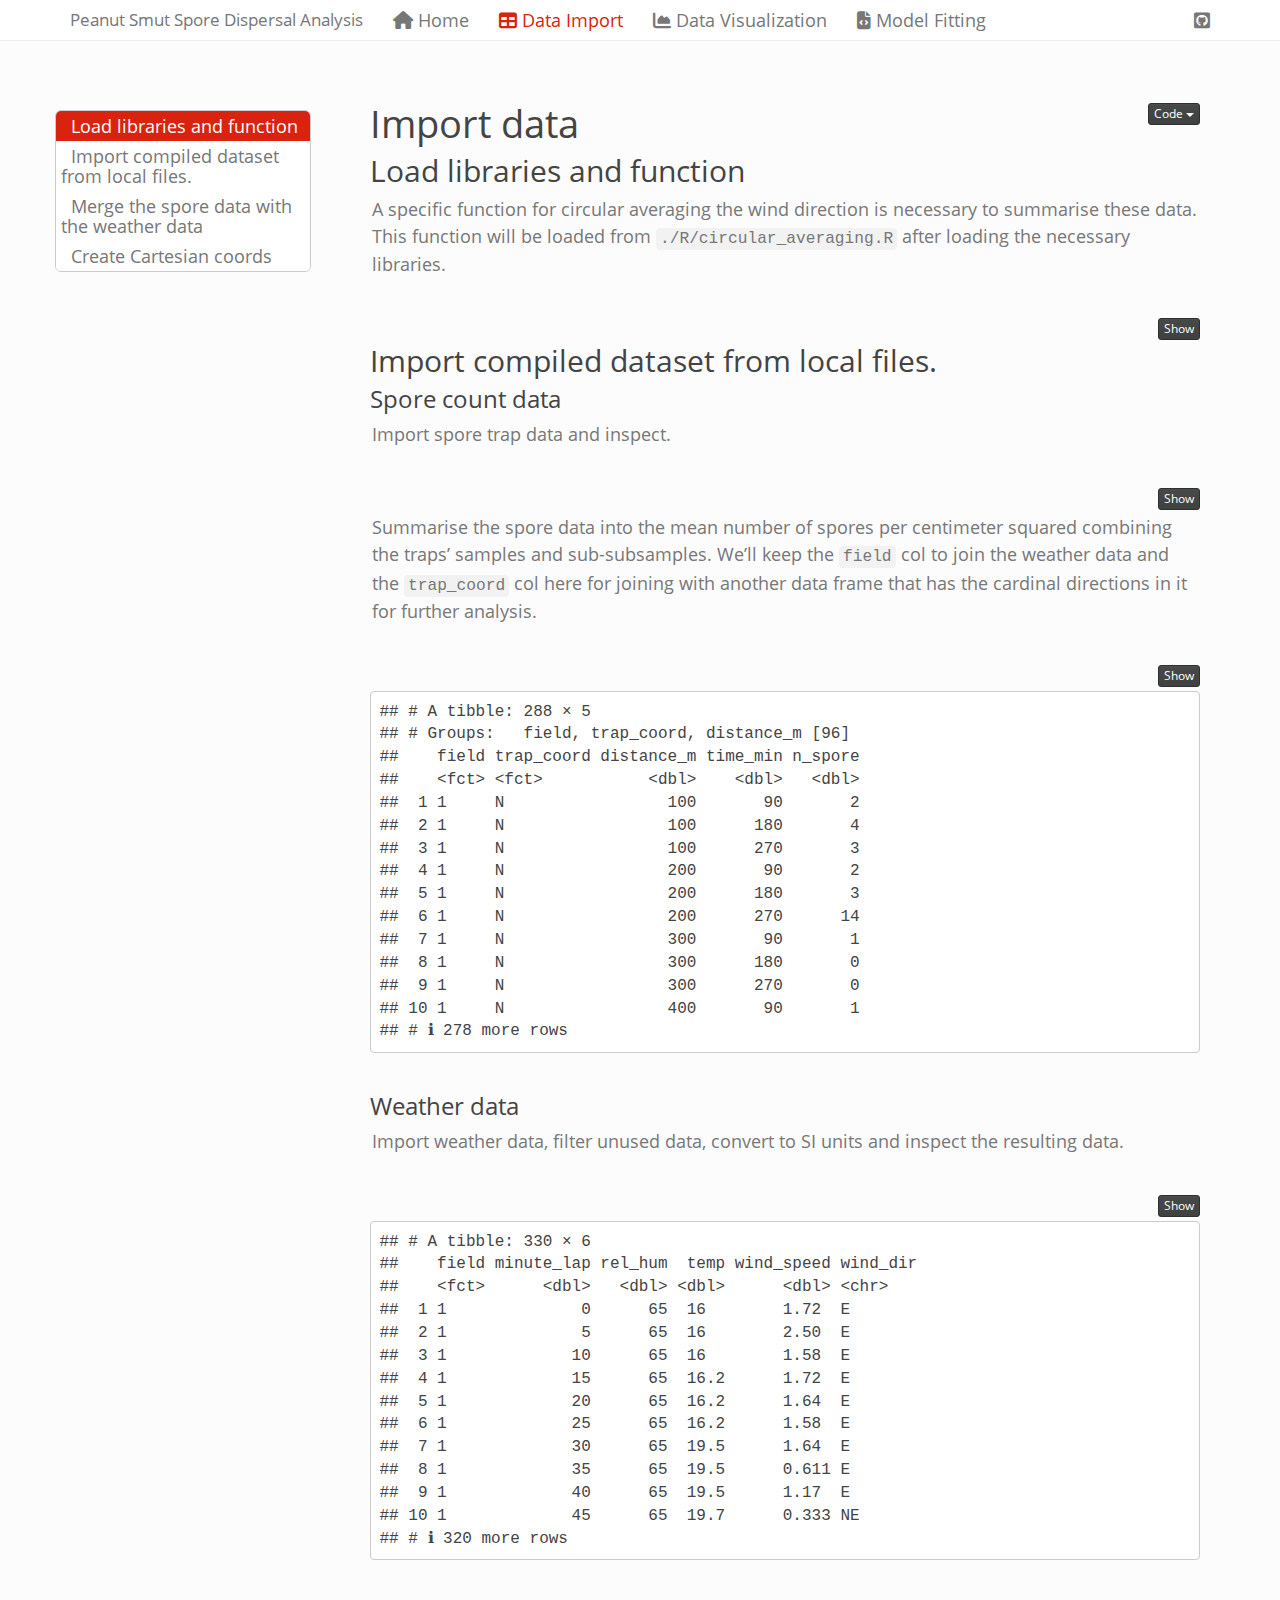
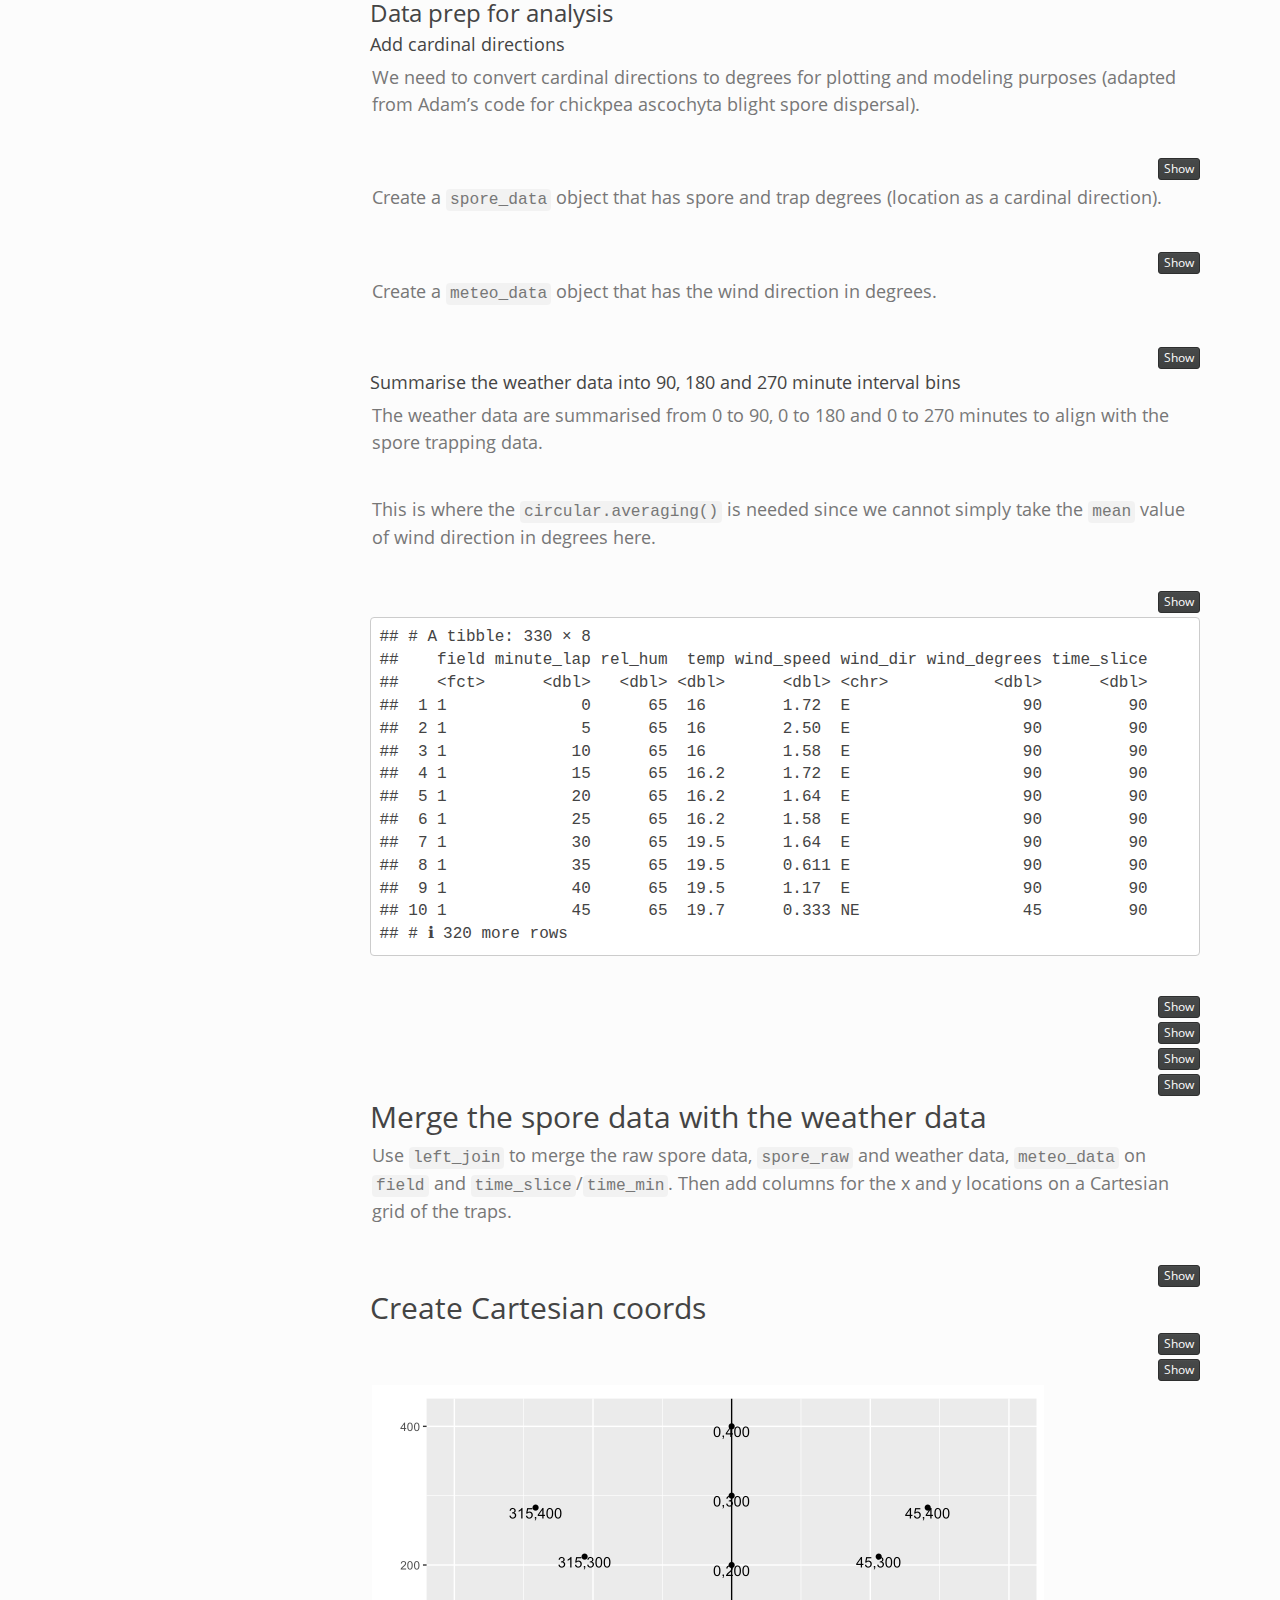
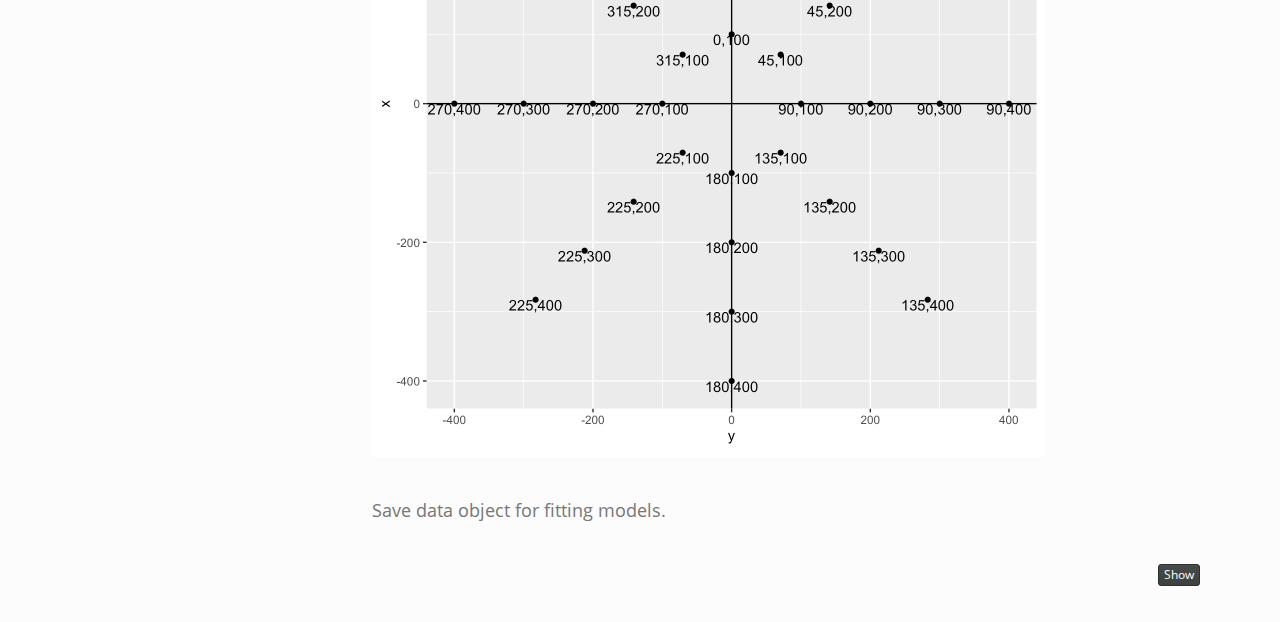
==== commit 44107f7d: "Update mod_dat object" ====
--- a/data_import.html
+++ b/data_import.html
@@ -424,6 +424,21 @@
   summarise(n_spore = sum(n_spore))
 
 spore_data</code></pre>
+<pre><code>## # A tibble: 288 × 5
+## # Groups:   field, trap_coord, distance_m [96]
+##    field trap_coord distance_m time_min n_spore
+##    &lt;fct&gt; &lt;fct&gt;           &lt;dbl&gt;    &lt;dbl&gt;   &lt;dbl&gt;
+##  1 1     N                 100       90       2
+##  2 1     N                 100      180       4
+##  3 1     N                 100      270       3
+##  4 1     N                 200       90       2
+##  5 1     N                 200      180       3
+##  6 1     N                 200      270      14
+##  7 1     N                 300       90       1
+##  8 1     N                 300      180       0
+##  9 1     N                 300      270       0
+## 10 1     N                 400       90       1
+## # ℹ 278 more rows</code></pre>
 </div>
 <div id="weather-data" class="section level3">
 <h3>Weather data</h3>
@@ -439,7 +454,7 @@
   mutate(wind_speed = wind_speed * 0.2777778)
 
 meteo_data</code></pre>
-<pre><code>## # A tibble: 330 x 6
+<pre><code>## # A tibble: 330 × 6
 ##    field minute_lap rel_hum  temp wind_speed wind_dir
 ##    &lt;fct&gt;      &lt;dbl&gt;   &lt;dbl&gt; &lt;dbl&gt;      &lt;dbl&gt; &lt;chr&gt;   
 ##  1 1              0      65  16        1.72  E       
@@ -452,7 +467,7 @@
 ##  8 1             35      65  19.5      0.611 E       
 ##  9 1             40      65  19.5      1.17  E       
 ## 10 1             45      65  19.7      0.333 NE      
-## # i 320 more rows</code></pre>
+## # ℹ 320 more rows</code></pre>
 </div>
 <div id="data-prep-for-analysis" class="section level3">
 <h3>Data prep for analysis</h3>
@@ -514,7 +529,7 @@
              TRUE ~ 270
            ))
 m</code></pre>
-<pre><code>## # A tibble: 330 x 8
+<pre><code>## # A tibble: 330 × 8
 ##    field minute_lap rel_hum  temp wind_speed wind_dir wind_degrees time_slice
 ##    &lt;fct&gt;      &lt;dbl&gt;   &lt;dbl&gt; &lt;dbl&gt;      &lt;dbl&gt; &lt;chr&gt;           &lt;dbl&gt;      &lt;dbl&gt;
 ##  1 1              0      65  16        1.72  E                  90         90
@@ -527,7 +542,7 @@
 ##  8 1             35      65  19.5      0.611 E                  90         90
 ##  9 1             40      65  19.5      1.17  E                  90         90
 ## 10 1             45      65  19.7      0.333 NE                 45         90
-## # i 320 more rows</code></pre>
+## # ℹ 320 more rows</code></pre>
 <pre class="r"><code>rh_90 &lt;-
   m %&gt;%
   filter(time_slice == 90) %&gt;%
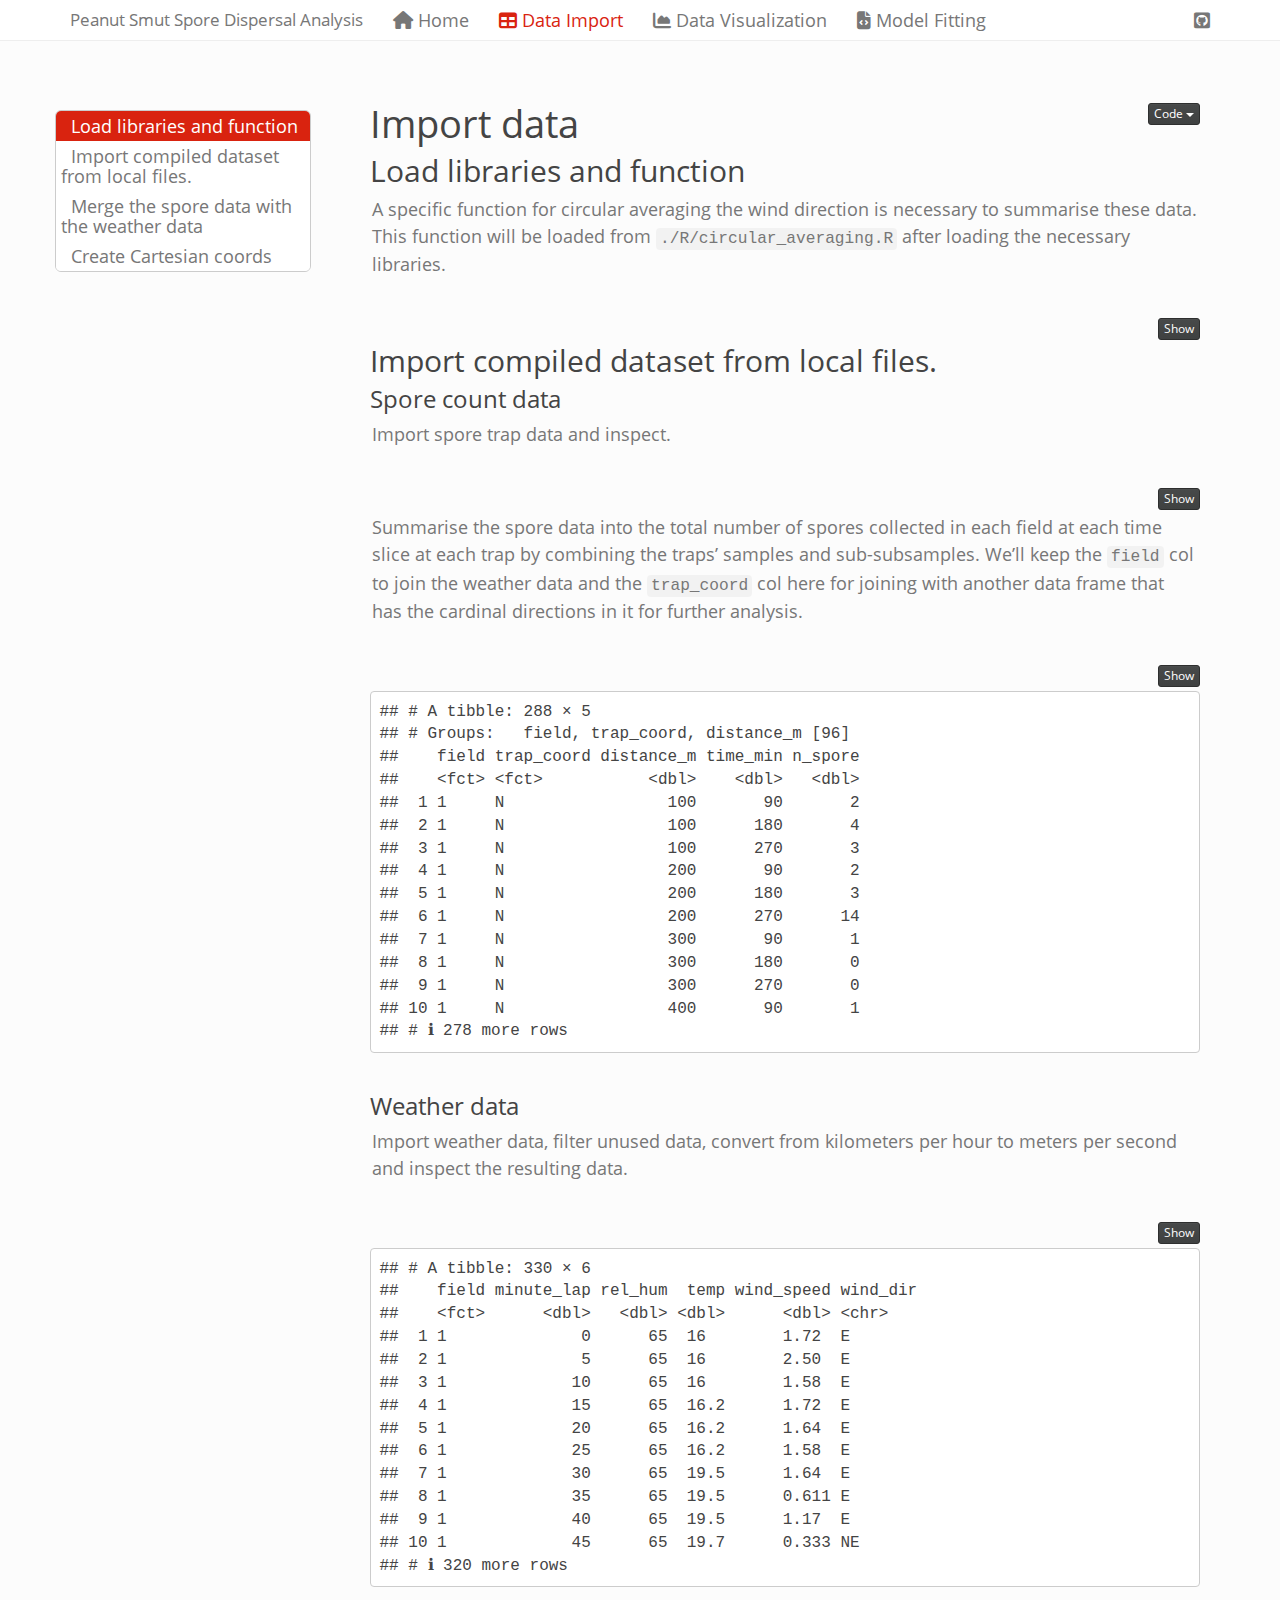
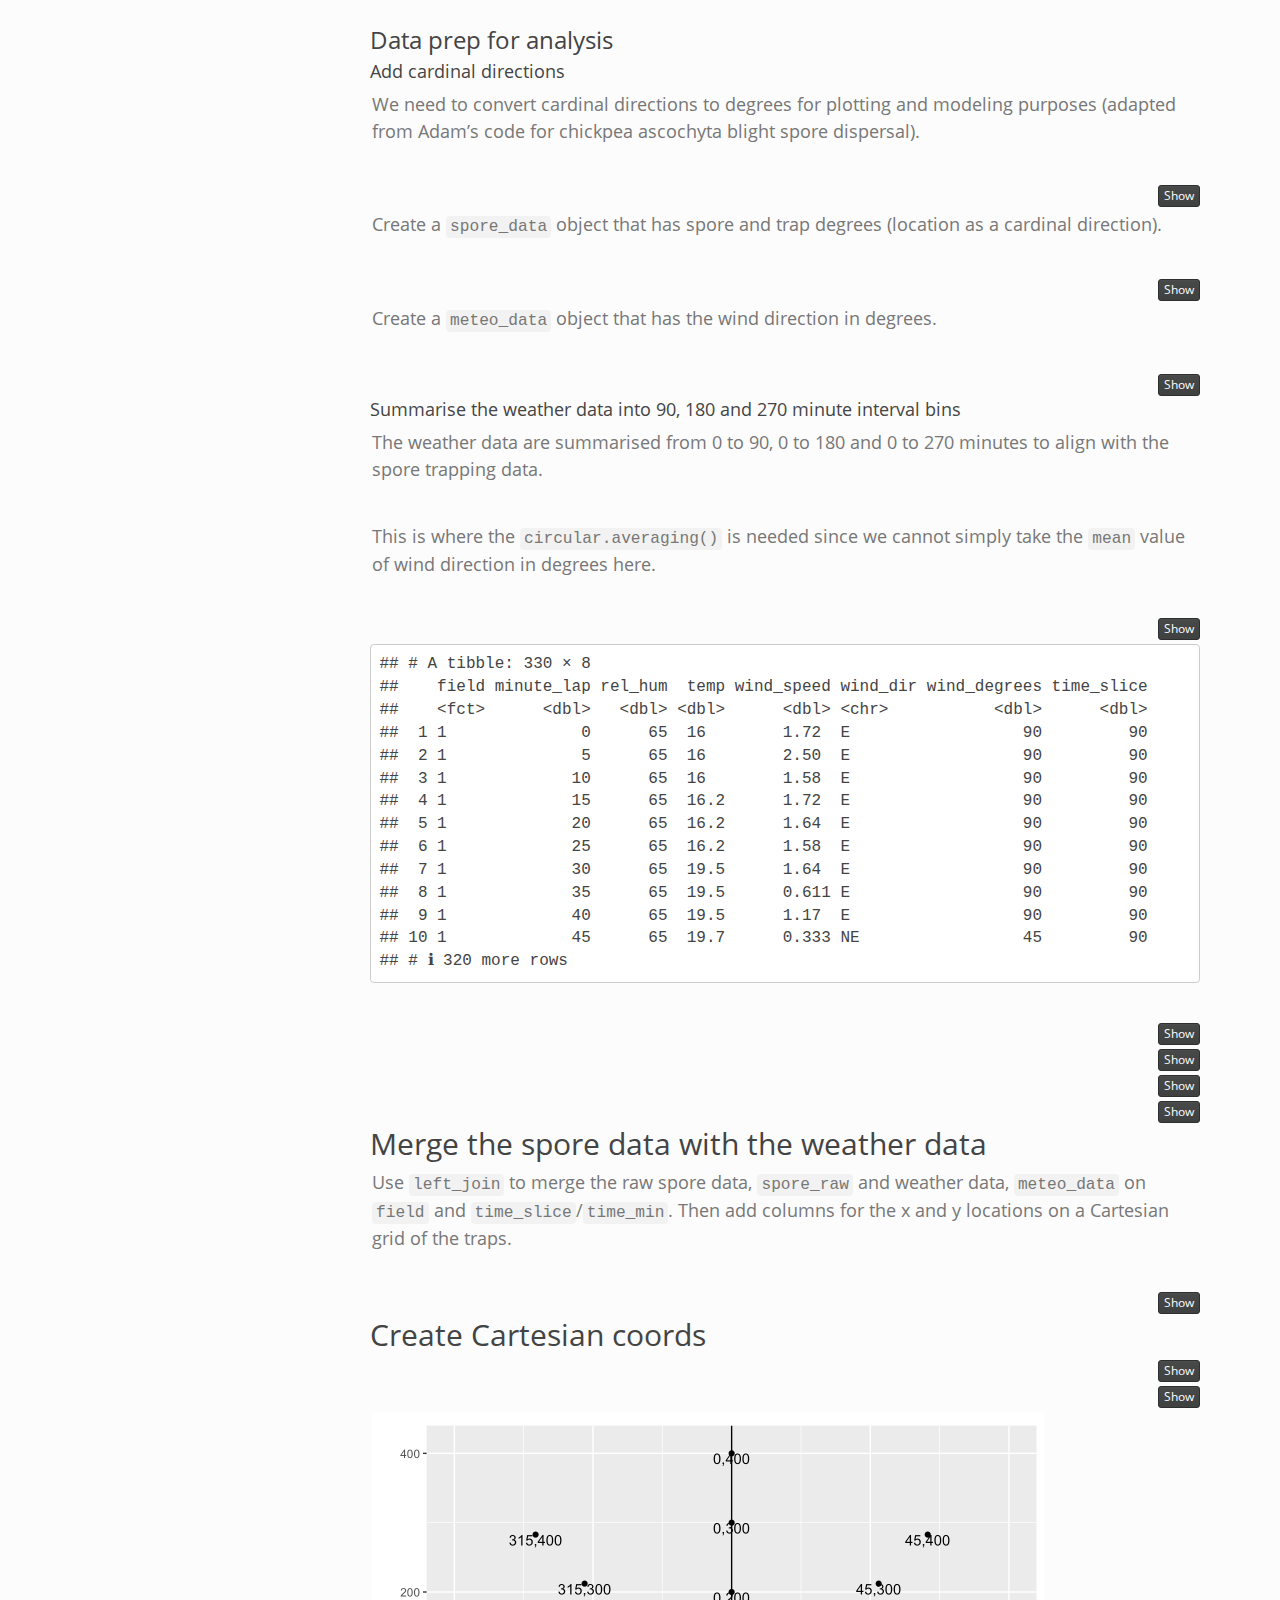
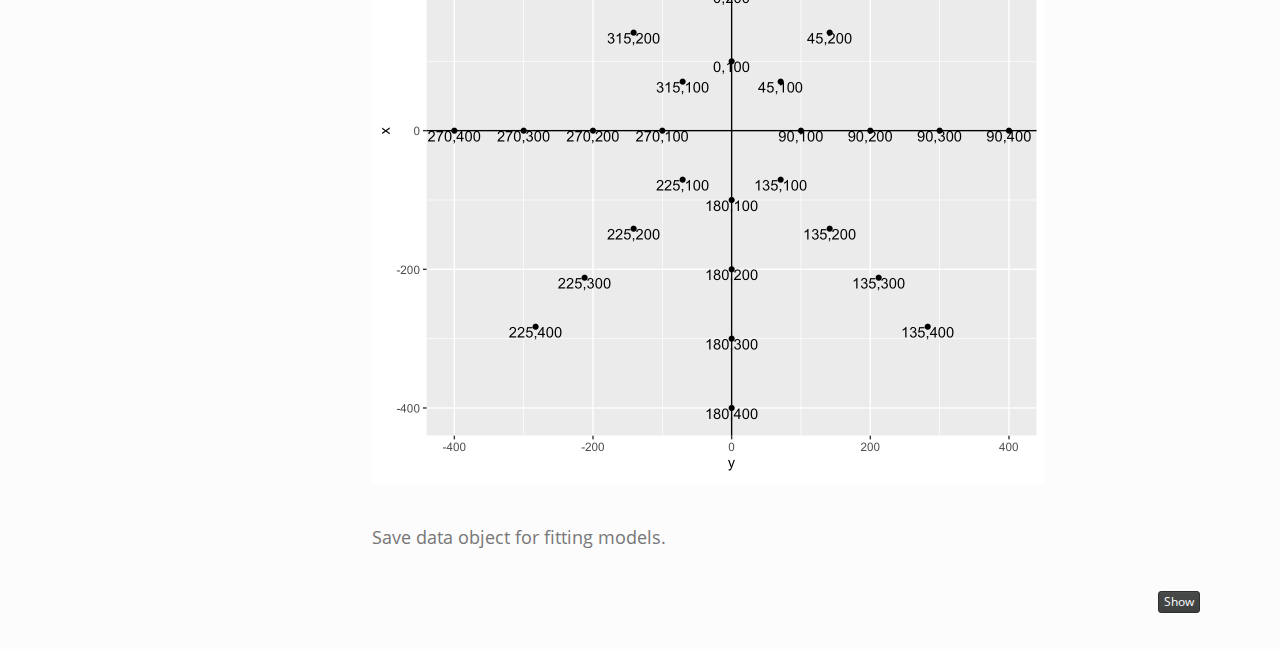
==== commit 995ba26a: "Update text around wind data and spore summing" ====
--- a/data_import.html
+++ b/data_import.html
@@ -413,11 +413,12 @@
   col_types = list(field = col_factor(),
                    trap_coord = col_factor())
 )</code></pre>
-<p>Summarise the spore data into the mean number of spores per
-centimeter squared combining the traps’ samples and sub-subsamples.
-We’ll keep the <code>field</code> col to join the weather data and the
-<code>trap_coord</code> col here for joining with another data frame
-that has the cardinal directions in it for further analysis.</p>
+<p>Summarise the spore data into the total number of spores collected in
+each field at each time slice at each trap by combining the traps’
+samples and sub-subsamples. We’ll keep the <code>field</code> col to
+join the weather data and the <code>trap_coord</code> col here for
+joining with another data frame that has the cardinal directions in it
+for further analysis.</p>
 <pre class="r"><code>spore_data &lt;-
   spore_data %&gt;%
   group_by(field, trap_coord, distance_m, time_min) %&gt;%
@@ -442,8 +443,8 @@
 </div>
 <div id="weather-data" class="section level3">
 <h3>Weather data</h3>
-<p>Import weather data, filter unused data, convert to SI units and
-inspect the resulting data.</p>
+<p>Import weather data, filter unused data, convert from kilometers per
+hour to meters per second and inspect the resulting data.</p>
 <pre class="r"><code>meteo_data &lt;- read_csv(here(&quot;data/wind.csv&quot;),
                        col_types = list(field = col_factor()))
 
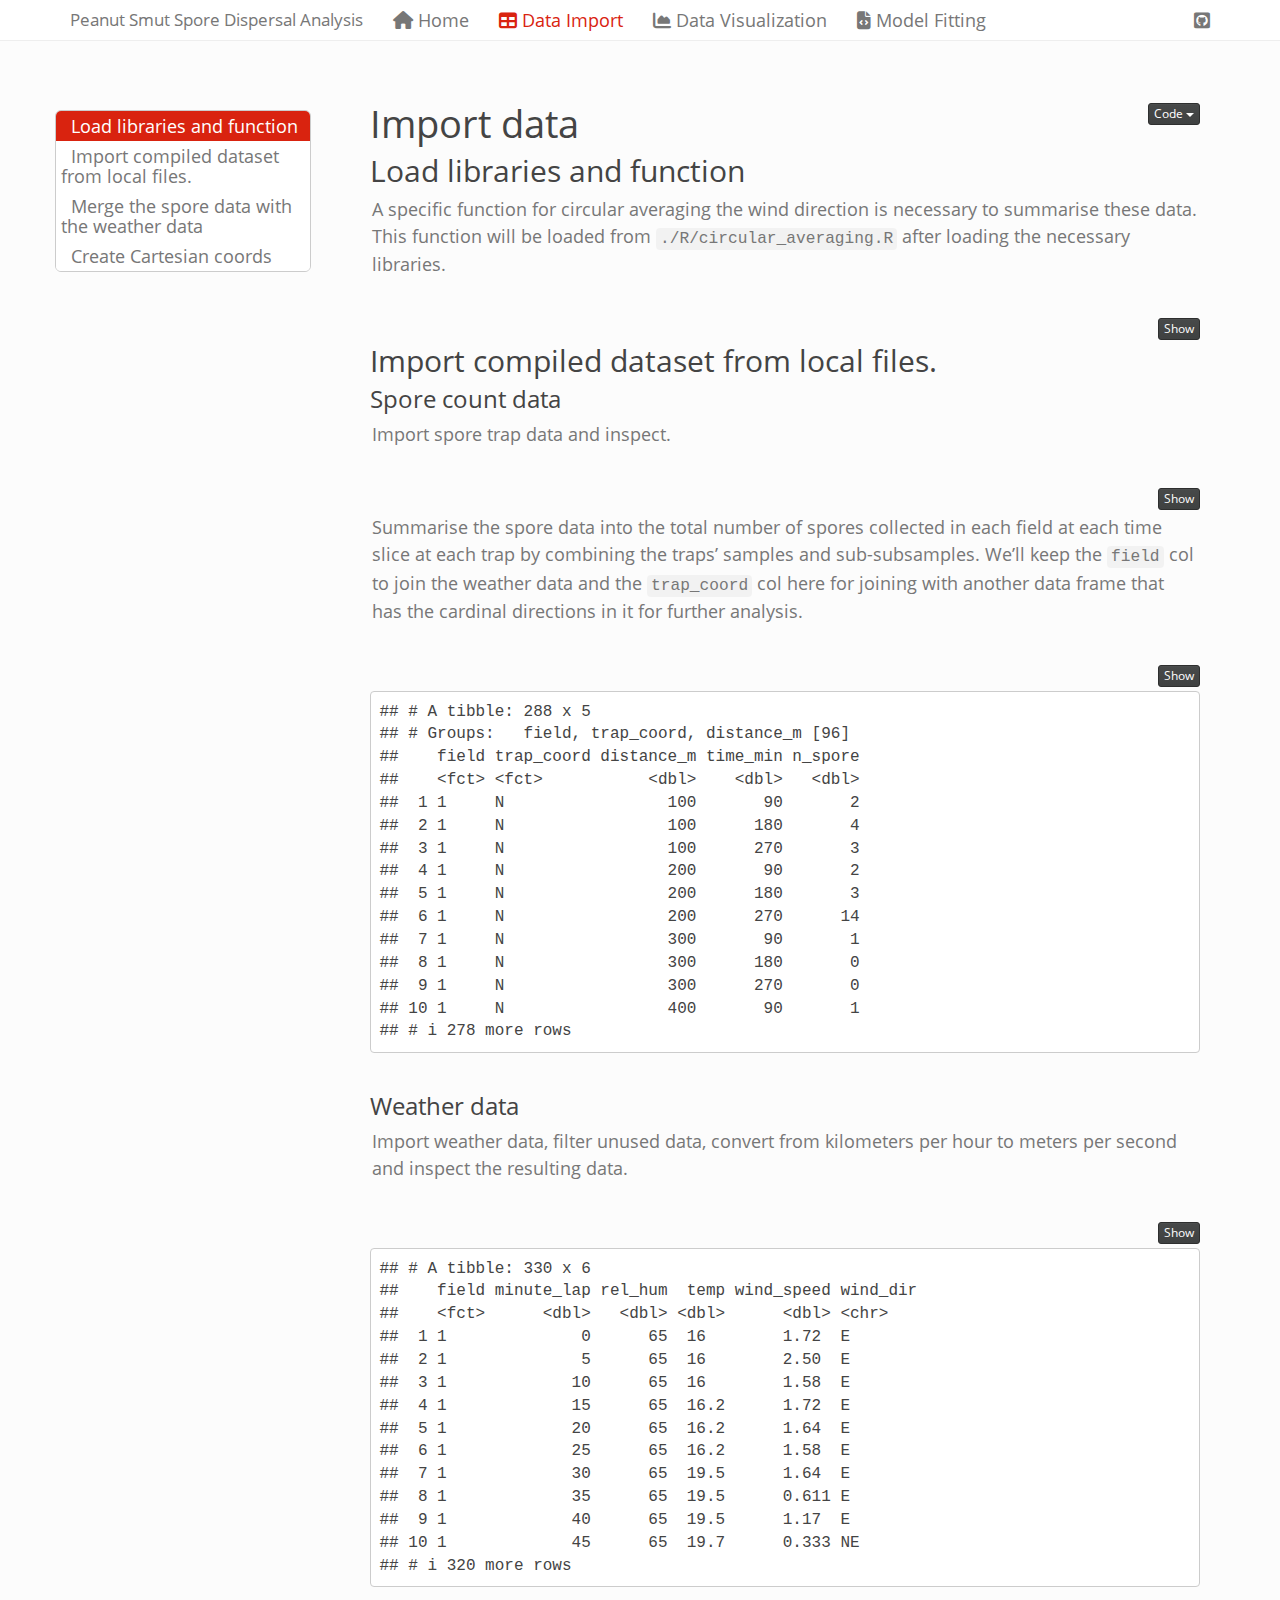
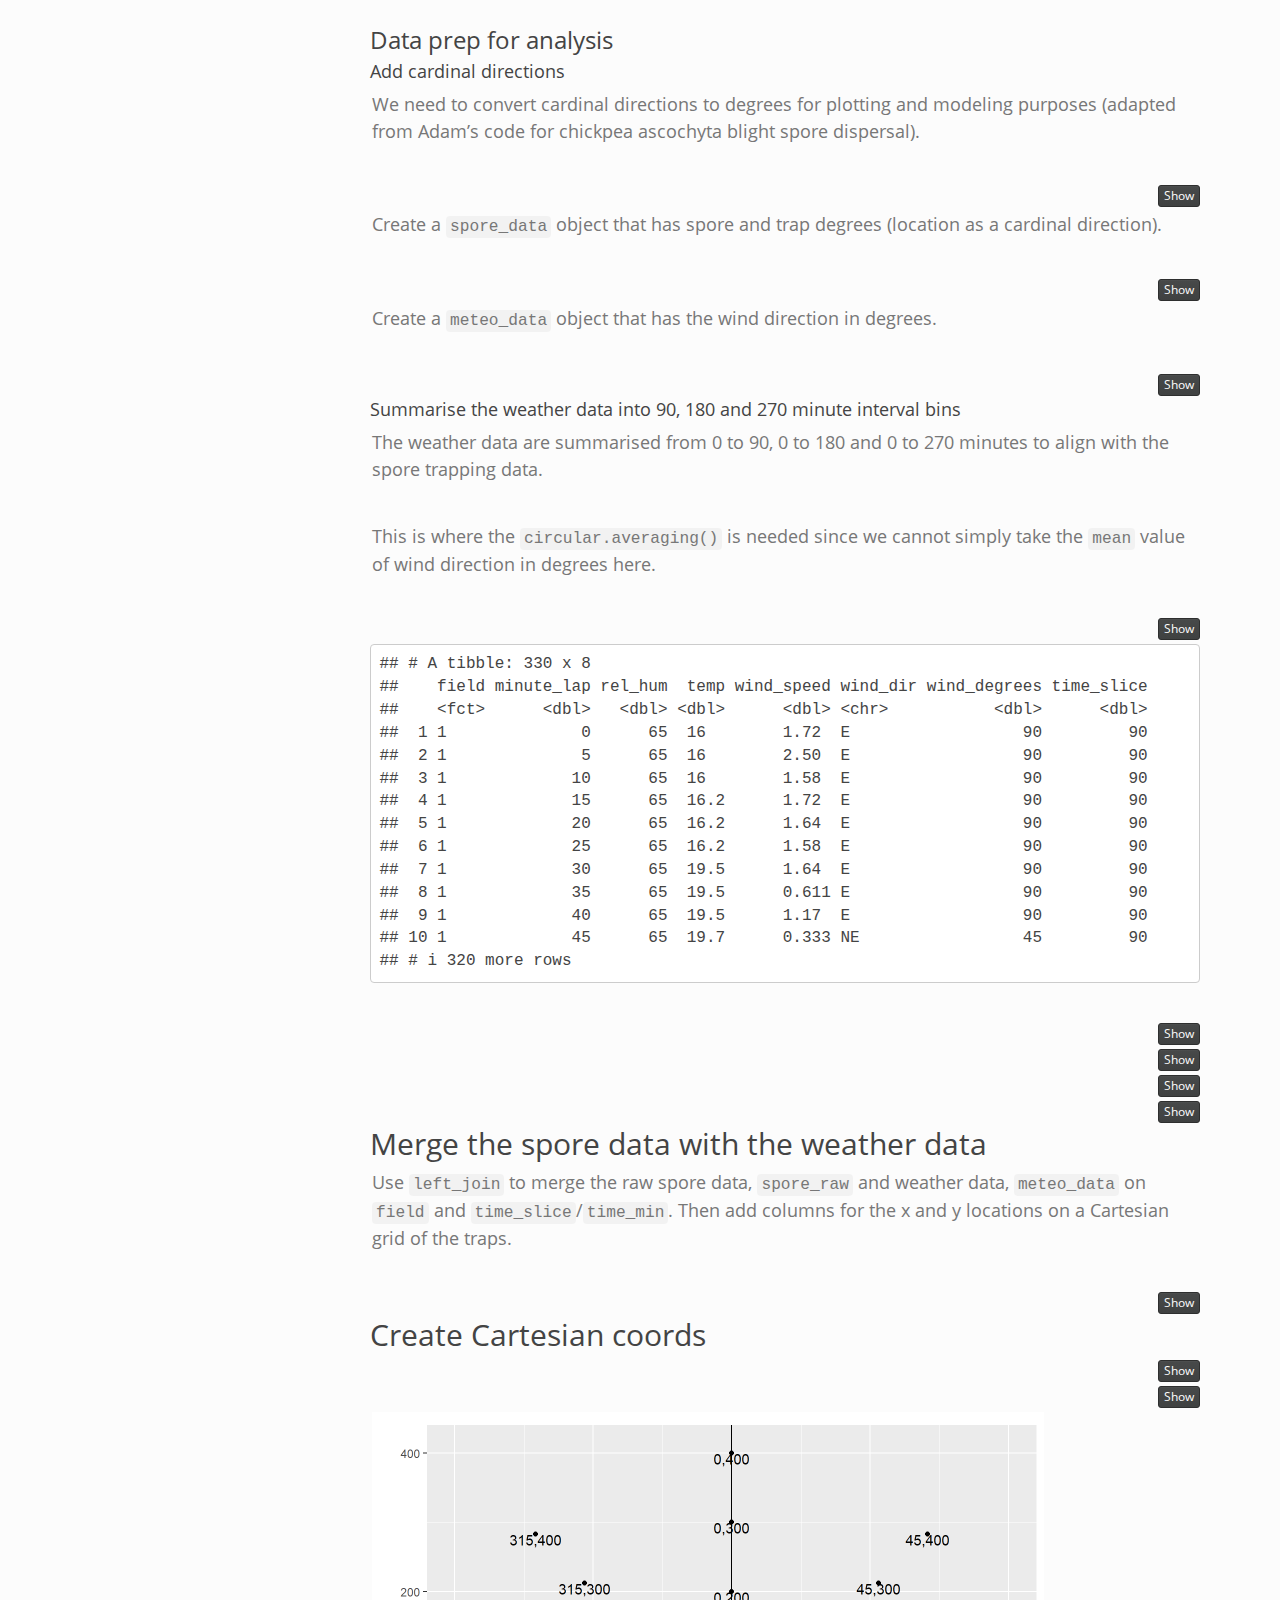
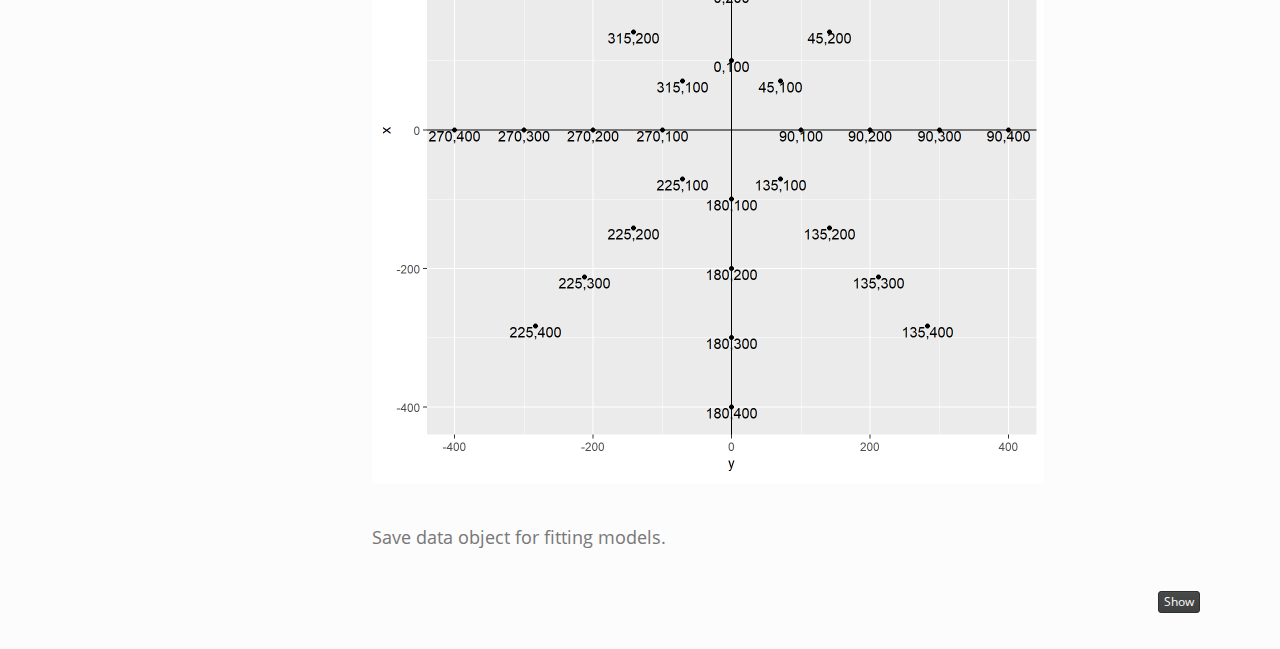
==== commit 27bae84a: "Reknit all files to ensure that they are all in good order" ====
--- a/data_import.html
+++ b/data_import.html
@@ -425,7 +425,7 @@
   summarise(n_spore = sum(n_spore))
 
 spore_data</code></pre>
-<pre><code>## # A tibble: 288 × 5
+<pre><code>## # A tibble: 288 x 5
 ## # Groups:   field, trap_coord, distance_m [96]
 ##    field trap_coord distance_m time_min n_spore
 ##    &lt;fct&gt; &lt;fct&gt;           &lt;dbl&gt;    &lt;dbl&gt;   &lt;dbl&gt;
@@ -439,7 +439,7 @@
 ##  8 1     N                 300      180       0
 ##  9 1     N                 300      270       0
 ## 10 1     N                 400       90       1
-## # ℹ 278 more rows</code></pre>
+## # i 278 more rows</code></pre>
 </div>
 <div id="weather-data" class="section level3">
 <h3>Weather data</h3>
@@ -455,7 +455,7 @@
   mutate(wind_speed = wind_speed * 0.2777778)
 
 meteo_data</code></pre>
-<pre><code>## # A tibble: 330 × 6
+<pre><code>## # A tibble: 330 x 6
 ##    field minute_lap rel_hum  temp wind_speed wind_dir
 ##    &lt;fct&gt;      &lt;dbl&gt;   &lt;dbl&gt; &lt;dbl&gt;      &lt;dbl&gt; &lt;chr&gt;   
 ##  1 1              0      65  16        1.72  E       
@@ -468,7 +468,7 @@
 ##  8 1             35      65  19.5      0.611 E       
 ##  9 1             40      65  19.5      1.17  E       
 ## 10 1             45      65  19.7      0.333 NE      
-## # ℹ 320 more rows</code></pre>
+## # i 320 more rows</code></pre>
 </div>
 <div id="data-prep-for-analysis" class="section level3">
 <h3>Data prep for analysis</h3>
@@ -530,7 +530,7 @@
              TRUE ~ 270
            ))
 m</code></pre>
-<pre><code>## # A tibble: 330 × 8
+<pre><code>## # A tibble: 330 x 8
 ##    field minute_lap rel_hum  temp wind_speed wind_dir wind_degrees time_slice
 ##    &lt;fct&gt;      &lt;dbl&gt;   &lt;dbl&gt; &lt;dbl&gt;      &lt;dbl&gt; &lt;chr&gt;           &lt;dbl&gt;      &lt;dbl&gt;
 ##  1 1              0      65  16        1.72  E                  90         90
@@ -543,7 +543,7 @@
 ##  8 1             35      65  19.5      0.611 E                  90         90
 ##  9 1             40      65  19.5      1.17  E                  90         90
 ## 10 1             45      65  19.7      0.333 NE                 45         90
-## # ℹ 320 more rows</code></pre>
+## # i 320 more rows</code></pre>
 <pre class="r"><code>rh_90 &lt;-
   m %&gt;%
   filter(time_slice == 90) %&gt;%
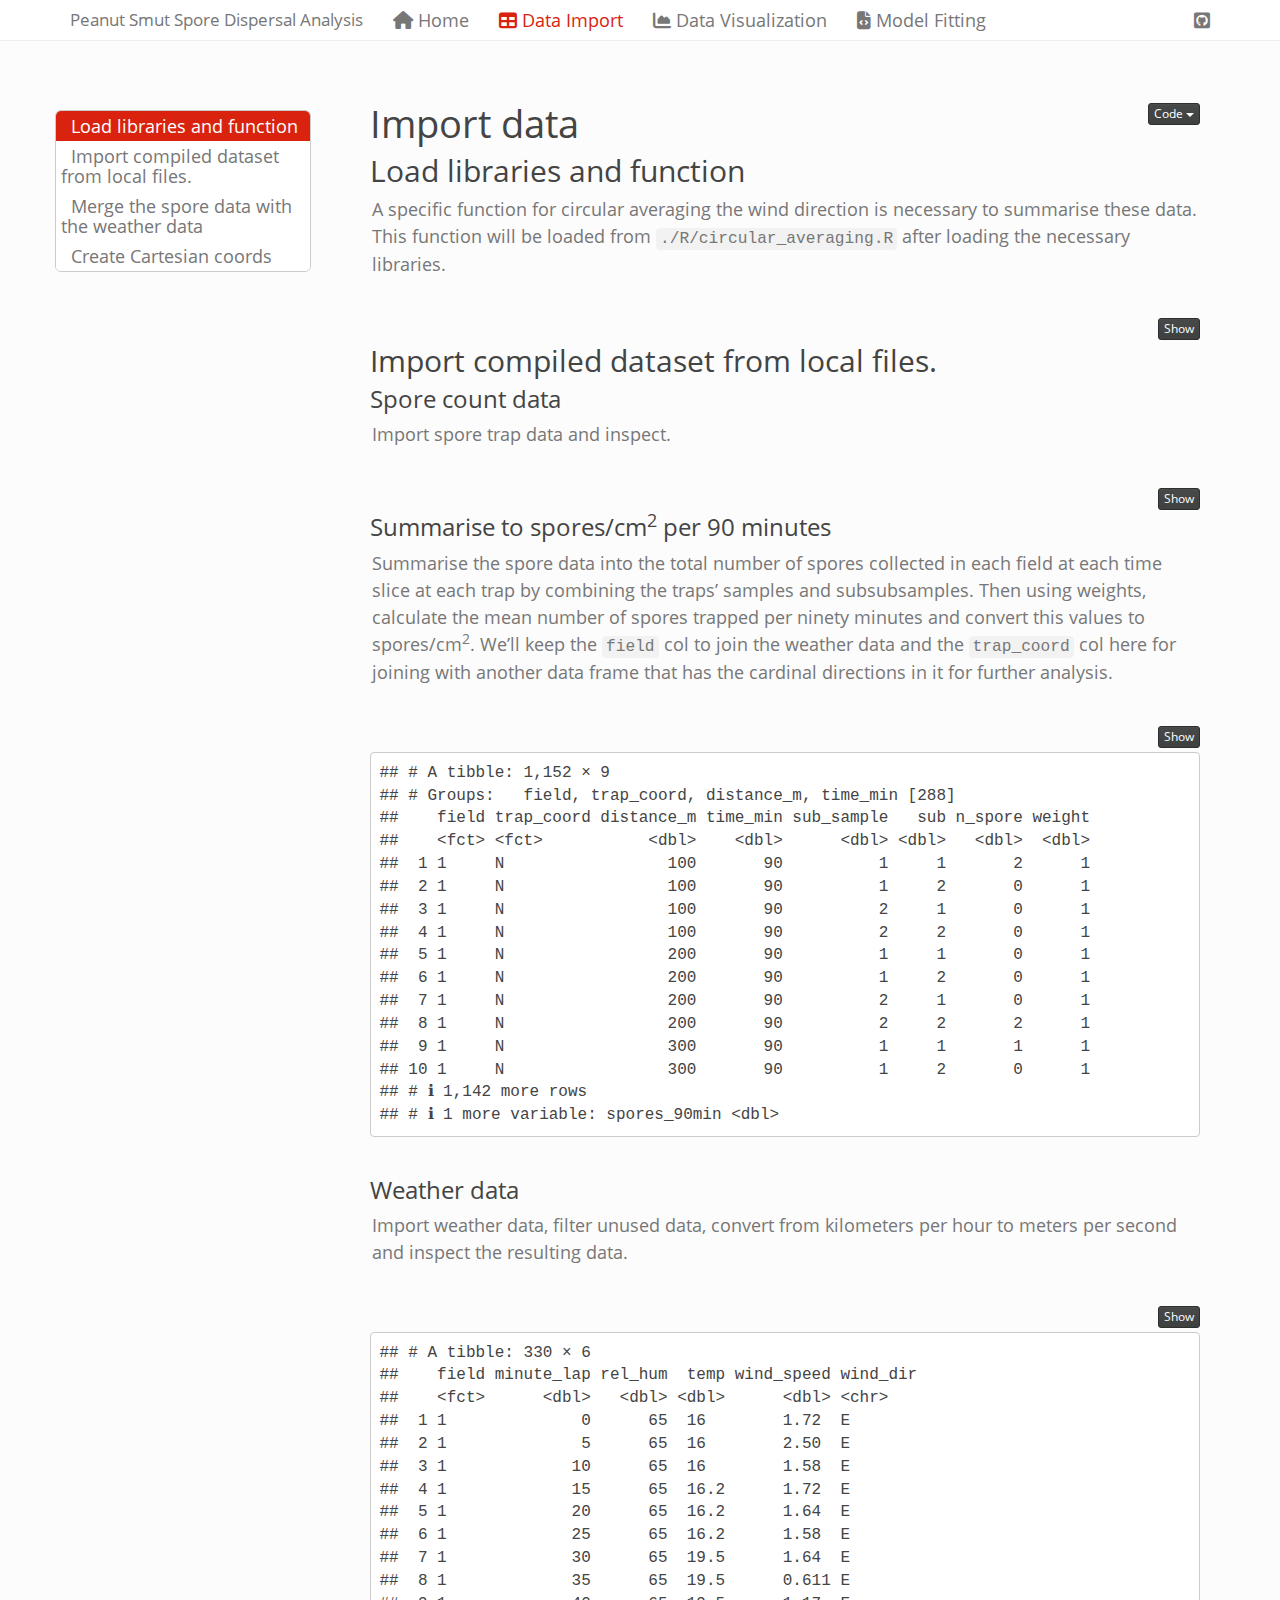
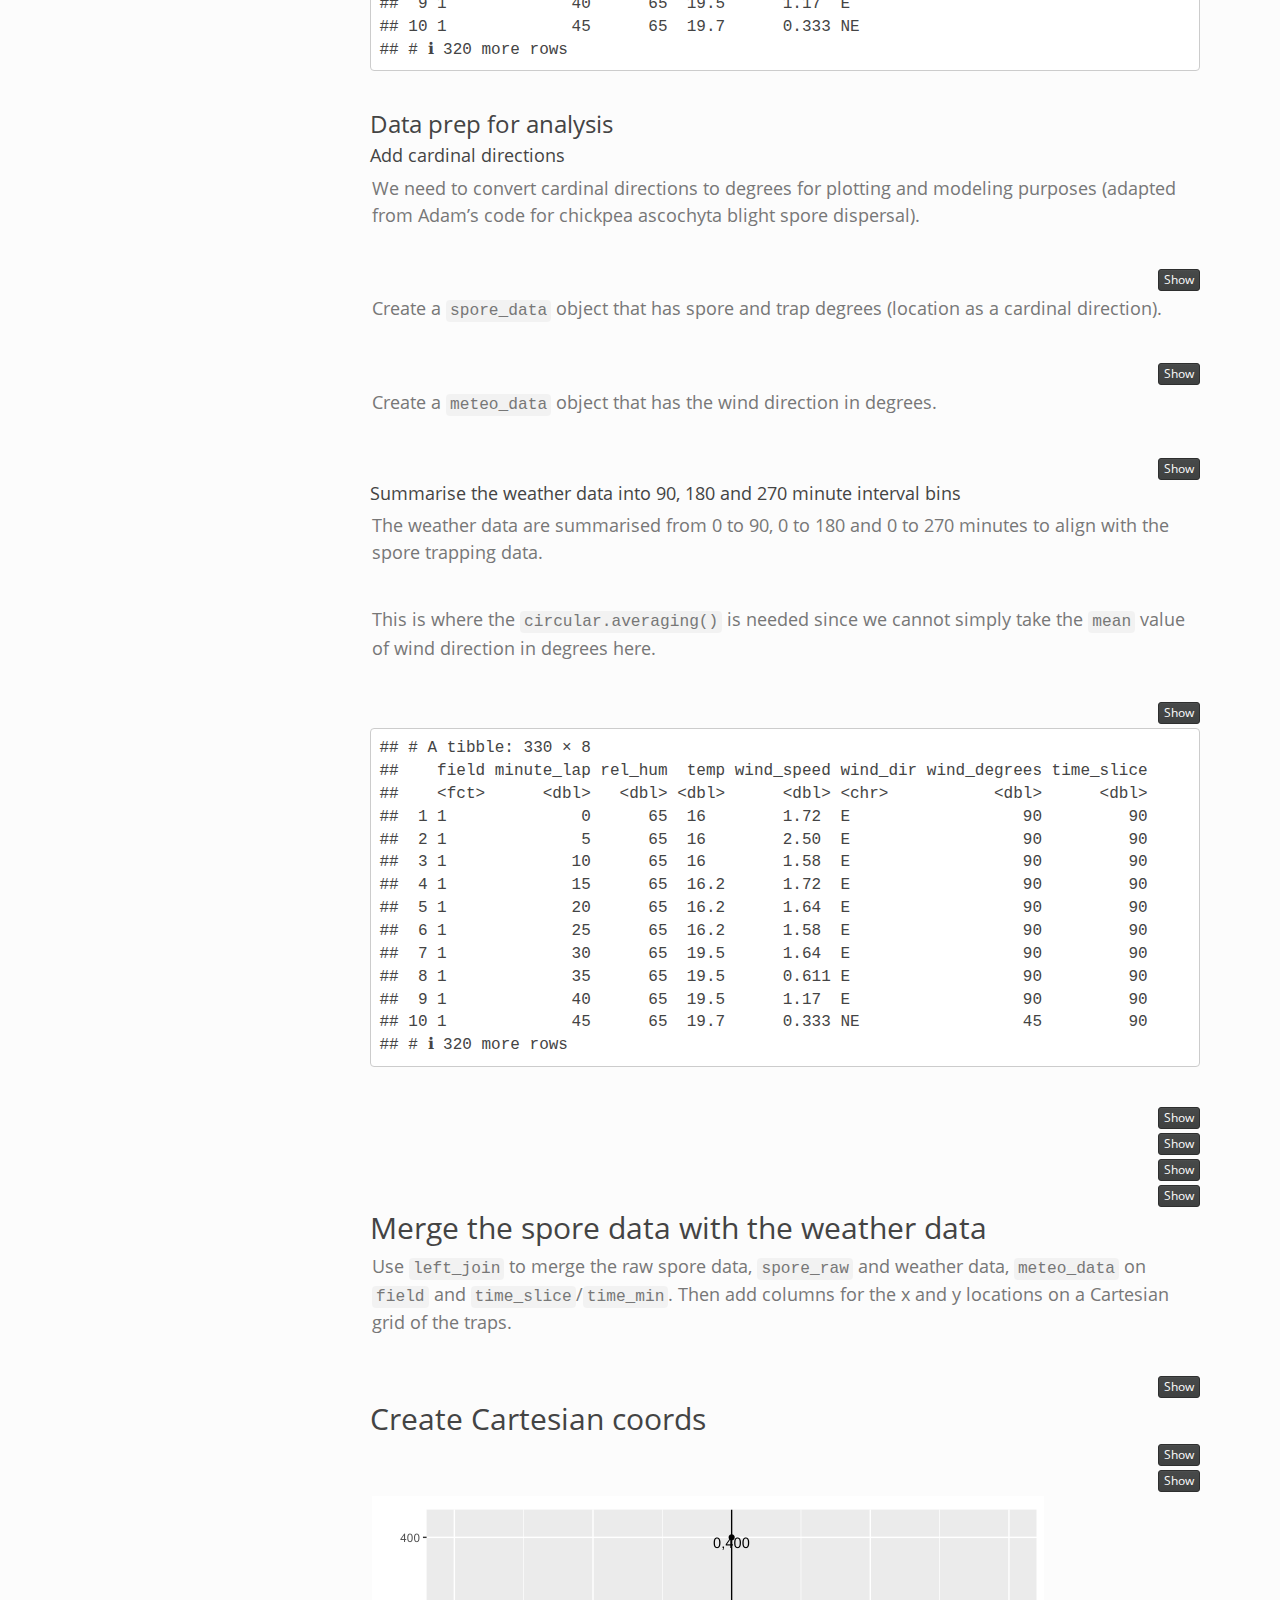
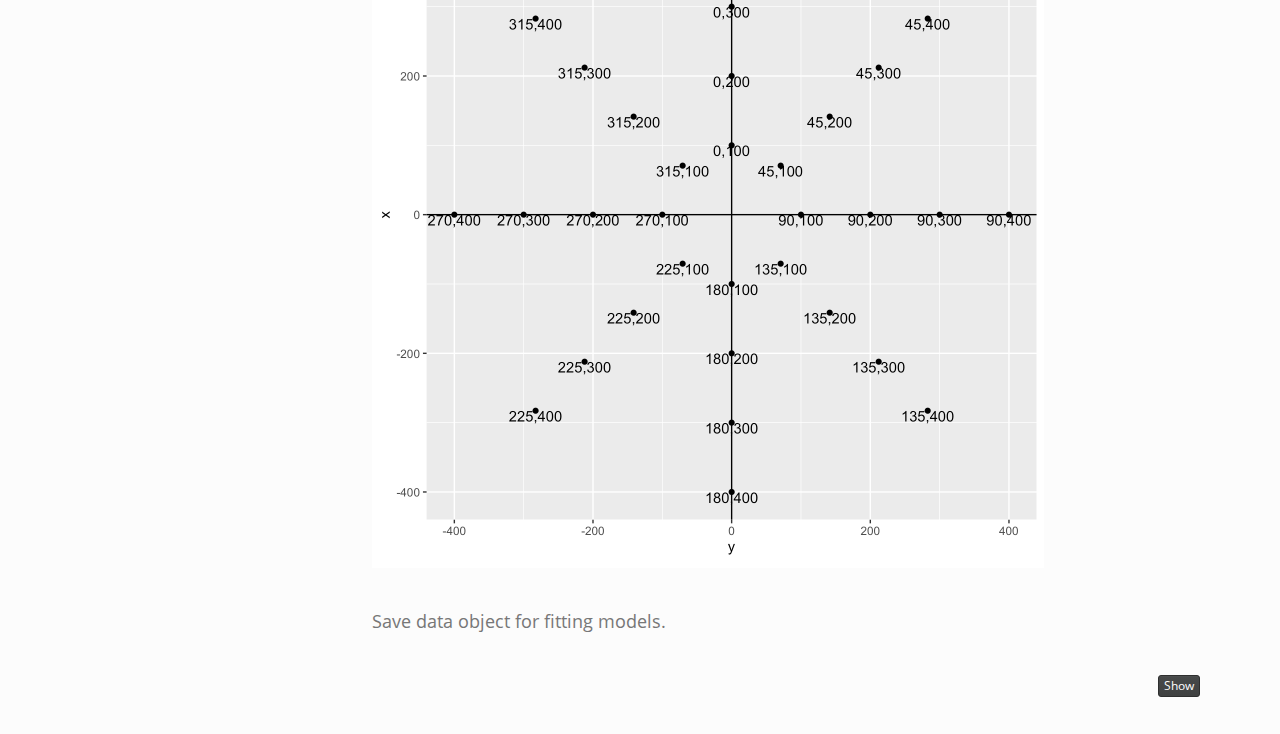
==== commit 6cb2c8e9: "Refit model using spores per 90min" ====
--- a/data_import.html
+++ b/data_import.html
@@ -413,33 +413,44 @@
   col_types = list(field = col_factor(),
                    trap_coord = col_factor())
 )</code></pre>
+</div>
+<div id="summarise-to-sporescm2-per-90-minutes" class="section level3">
+<h3>Summarise to spores/cm<sup>2</sup> per 90 minutes</h3>
 <p>Summarise the spore data into the total number of spores collected in
 each field at each time slice at each trap by combining the traps’
-samples and sub-subsamples. We’ll keep the <code>field</code> col to
-join the weather data and the <code>trap_coord</code> col here for
-joining with another data frame that has the cardinal directions in it
-for further analysis.</p>
+samples and subsubsamples. Then using weights, calculate the mean number
+of spores trapped per ninety minutes and convert this values to
+spores/cm<sup>2</sup>. We’ll keep the <code>field</code> col to join the
+weather data and the <code>trap_coord</code> col here for joining with
+another data frame that has the cardinal directions in it for further
+analysis.</p>
 <pre class="r"><code>spore_data &lt;-
   spore_data %&gt;%
   group_by(field, trap_coord, distance_m, time_min) %&gt;%
-  summarise(n_spore = sum(n_spore))
+  mutate(weight = case_when(
+    time_min == 90 ~ 1,
+    time_min == 180 ~ 0.5,
+    time_min == 270 ~ 0.333333
+  )) %&gt;%
+  mutate(spores_90min = n_spore * weight)
 
 spore_data</code></pre>
-<pre><code>## # A tibble: 288 x 5
-## # Groups:   field, trap_coord, distance_m [96]
-##    field trap_coord distance_m time_min n_spore
-##    &lt;fct&gt; &lt;fct&gt;           &lt;dbl&gt;    &lt;dbl&gt;   &lt;dbl&gt;
-##  1 1     N                 100       90       2
-##  2 1     N                 100      180       4
-##  3 1     N                 100      270       3
-##  4 1     N                 200       90       2
-##  5 1     N                 200      180       3
-##  6 1     N                 200      270      14
-##  7 1     N                 300       90       1
-##  8 1     N                 300      180       0
-##  9 1     N                 300      270       0
-## 10 1     N                 400       90       1
-## # i 278 more rows</code></pre>
+<pre><code>## # A tibble: 1,152 × 9
+## # Groups:   field, trap_coord, distance_m, time_min [288]
+##    field trap_coord distance_m time_min sub_sample   sub n_spore weight
+##    &lt;fct&gt; &lt;fct&gt;           &lt;dbl&gt;    &lt;dbl&gt;      &lt;dbl&gt; &lt;dbl&gt;   &lt;dbl&gt;  &lt;dbl&gt;
+##  1 1     N                 100       90          1     1       2      1
+##  2 1     N                 100       90          1     2       0      1
+##  3 1     N                 100       90          2     1       0      1
+##  4 1     N                 100       90          2     2       0      1
+##  5 1     N                 200       90          1     1       0      1
+##  6 1     N                 200       90          1     2       0      1
+##  7 1     N                 200       90          2     1       0      1
+##  8 1     N                 200       90          2     2       2      1
+##  9 1     N                 300       90          1     1       1      1
+## 10 1     N                 300       90          1     2       0      1
+## # ℹ 1,142 more rows
+## # ℹ 1 more variable: spores_90min &lt;dbl&gt;</code></pre>
 </div>
 <div id="weather-data" class="section level3">
 <h3>Weather data</h3>
@@ -455,7 +466,7 @@
   mutate(wind_speed = wind_speed * 0.2777778)
 
 meteo_data</code></pre>
-<pre><code>## # A tibble: 330 x 6
+<pre><code>## # A tibble: 330 × 6
 ##    field minute_lap rel_hum  temp wind_speed wind_dir
 ##    &lt;fct&gt;      &lt;dbl&gt;   &lt;dbl&gt; &lt;dbl&gt;      &lt;dbl&gt; &lt;chr&gt;   
 ##  1 1              0      65  16        1.72  E       
@@ -468,7 +479,7 @@
 ##  8 1             35      65  19.5      0.611 E       
 ##  9 1             40      65  19.5      1.17  E       
 ## 10 1             45      65  19.7      0.333 NE      
-## # i 320 more rows</code></pre>
+## # ℹ 320 more rows</code></pre>
 </div>
 <div id="data-prep-for-analysis" class="section level3">
 <h3>Data prep for analysis</h3>
@@ -530,7 +541,7 @@
              TRUE ~ 270
            ))
 m</code></pre>
-<pre><code>## # A tibble: 330 x 8
+<pre><code>## # A tibble: 330 × 8
 ##    field minute_lap rel_hum  temp wind_speed wind_dir wind_degrees time_slice
 ##    &lt;fct&gt;      &lt;dbl&gt;   &lt;dbl&gt; &lt;dbl&gt;      &lt;dbl&gt; &lt;chr&gt;           &lt;dbl&gt;      &lt;dbl&gt;
 ##  1 1              0      65  16        1.72  E                  90         90
@@ -543,7 +554,7 @@
 ##  8 1             35      65  19.5      0.611 E                  90         90
 ##  9 1             40      65  19.5      1.17  E                  90         90
 ## 10 1             45      65  19.7      0.333 NE                 45         90
-## # i 320 more rows</code></pre>
+## # ℹ 320 more rows</code></pre>
 <pre class="r"><code>rh_90 &lt;-
   m %&gt;%
   filter(time_slice == 90) %&gt;%
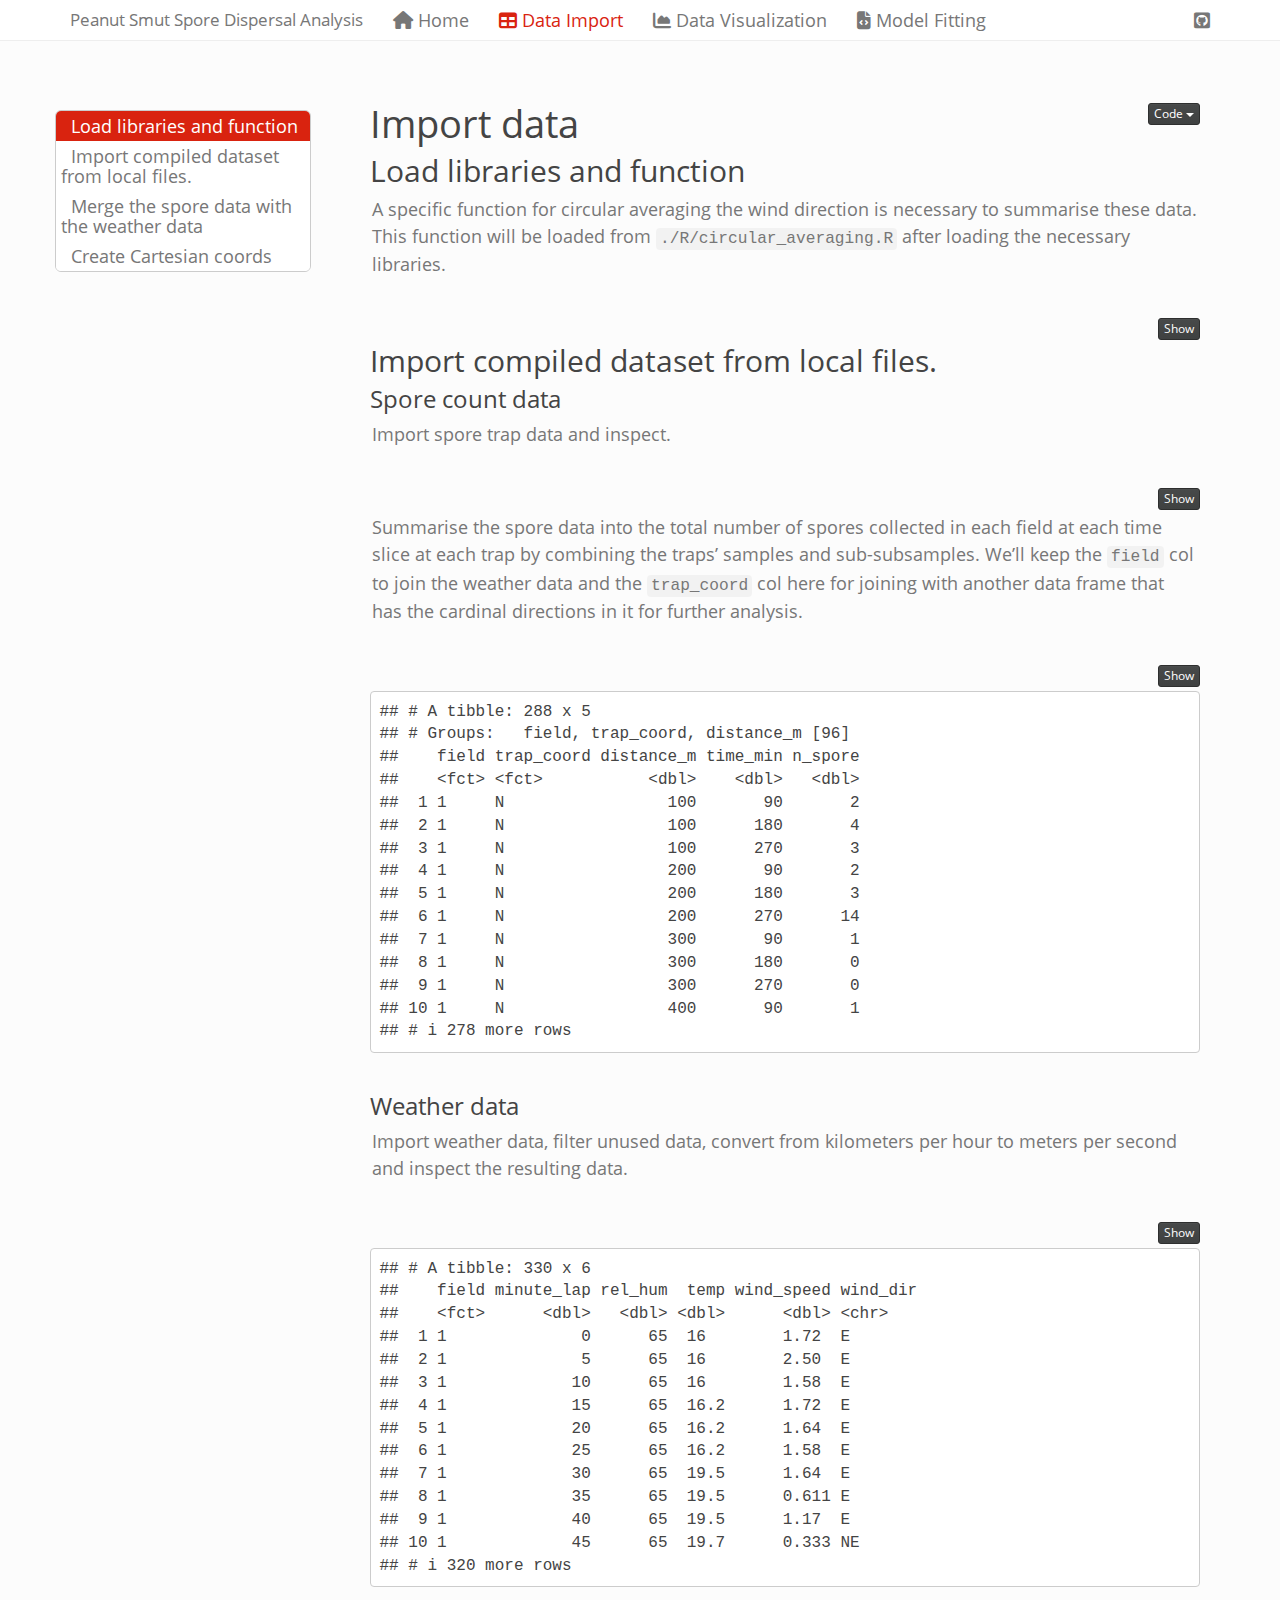
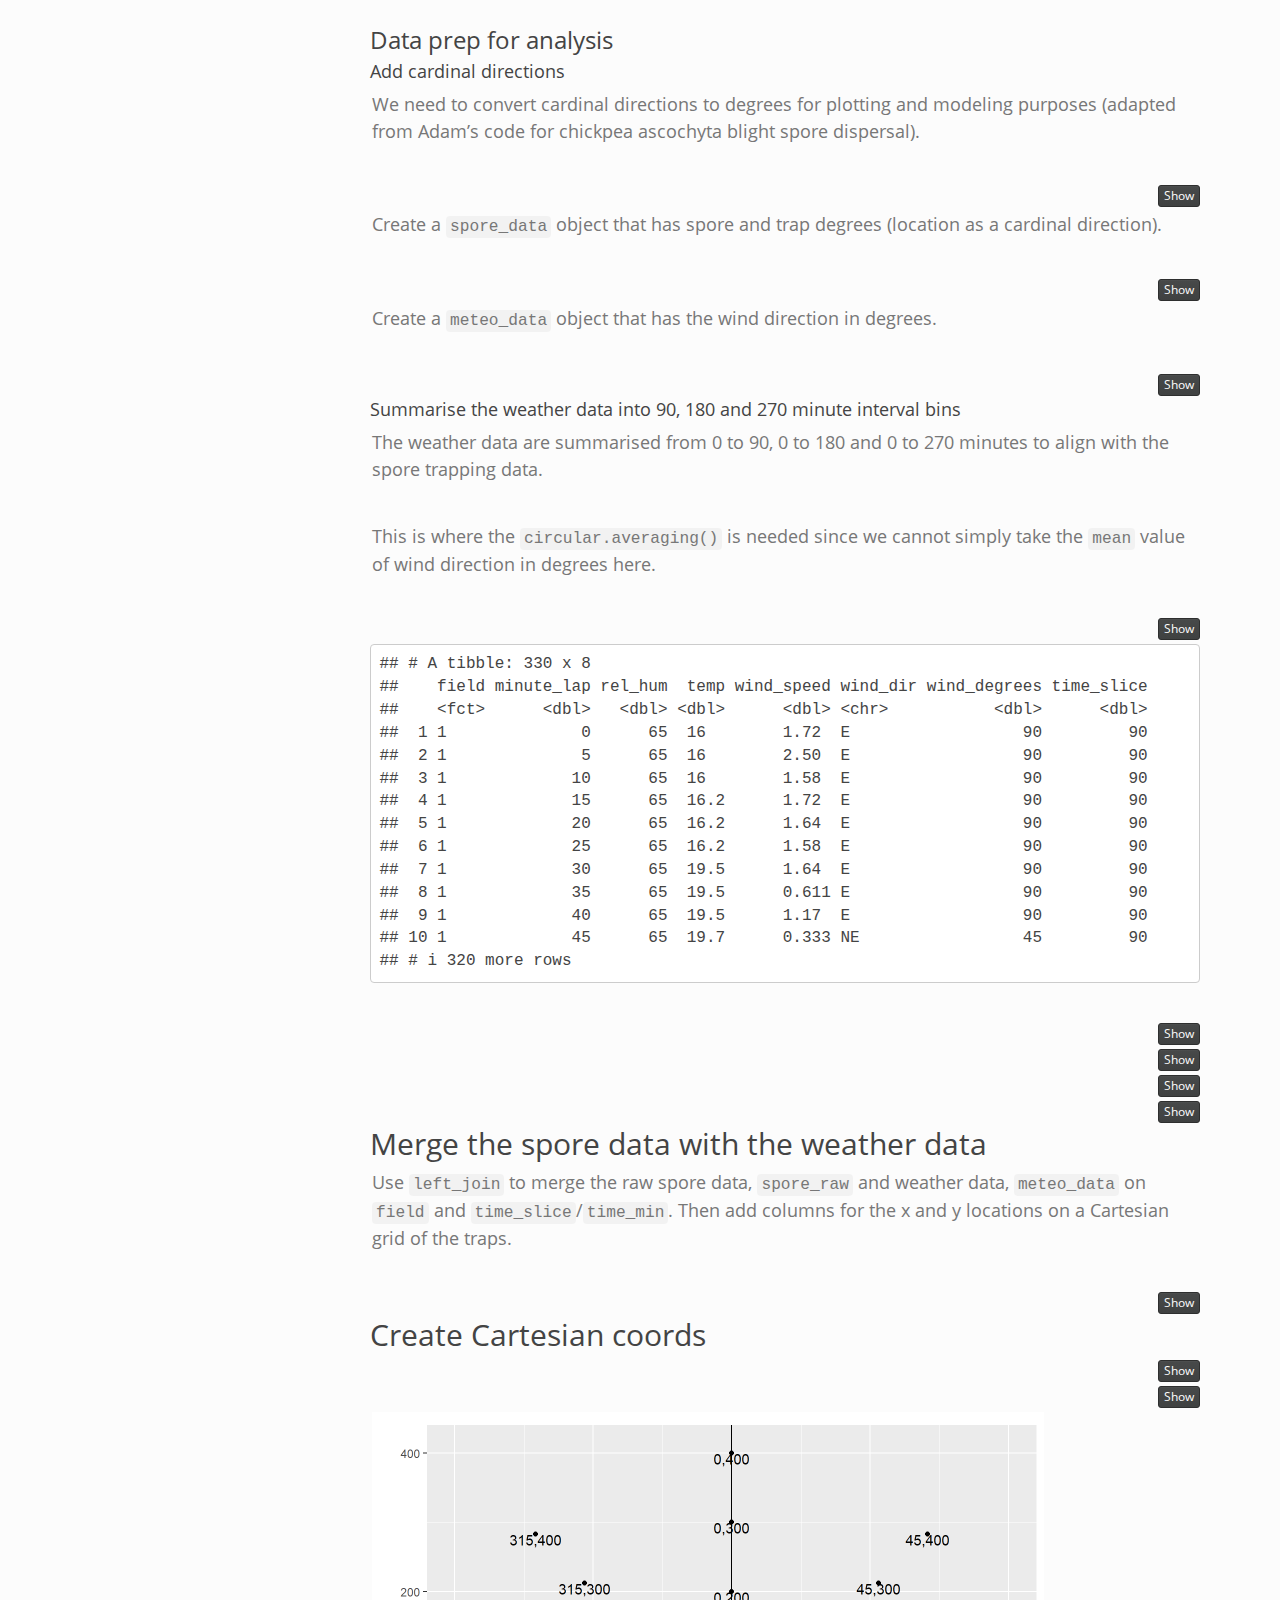
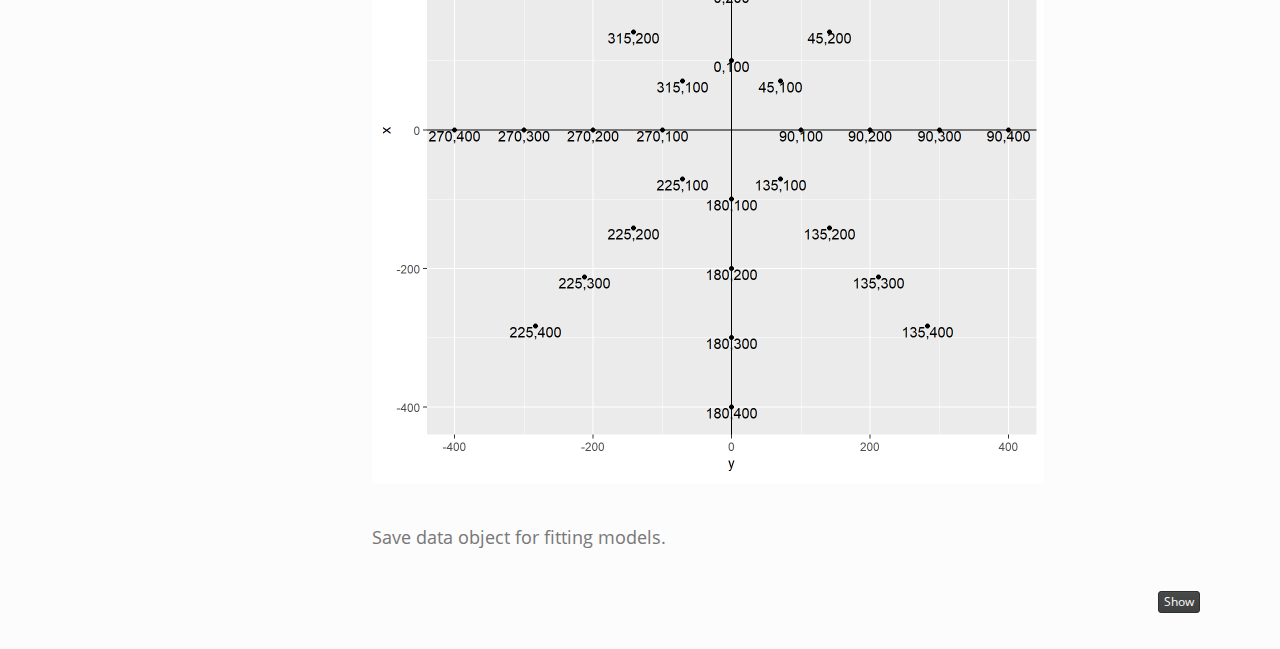
==== commit a9473edd: "revert to a2314c59" ====
--- a/data_import.html
+++ b/data_import.html
@@ -413,44 +413,33 @@
   col_types = list(field = col_factor(),
                    trap_coord = col_factor())
 )</code></pre>
-</div>
-<div id="summarise-to-sporescm2-per-90-minutes" class="section level3">
-<h3>Summarise to spores/cm<sup>2</sup> per 90 minutes</h3>
 <p>Summarise the spore data into the total number of spores collected in
 each field at each time slice at each trap by combining the traps’
-samples and subsubsamples. Then using weights, calculate the mean number
-of spores trapped per ninety minutes and convert this values to
-spores/cm<sup>2</sup>. We’ll keep the <code>field</code> col to join the
-weather data and the <code>trap_coord</code> col here for joining with
-another data frame that has the cardinal directions in it for further
-analysis.</p>
+samples and sub-subsamples. We’ll keep the <code>field</code> col to
+join the weather data and the <code>trap_coord</code> col here for
+joining with another data frame that has the cardinal directions in it
+for further analysis.</p>
 <pre class="r"><code>spore_data &lt;-
   spore_data %&gt;%
   group_by(field, trap_coord, distance_m, time_min) %&gt;%
-  mutate(weight = case_when(
-    time_min == 90 ~ 1,
-    time_min == 180 ~ 0.5,
-    time_min == 270 ~ 0.333333
-  )) %&gt;%
-  mutate(spores_90min = n_spore * weight)
+  summarise(n_spore = sum(n_spore))
 
 spore_data</code></pre>
-<pre><code>## # A tibble: 1,152 × 9
-## # Groups:   field, trap_coord, distance_m, time_min [288]
-##    field trap_coord distance_m time_min sub_sample   sub n_spore weight
-##    &lt;fct&gt; &lt;fct&gt;           &lt;dbl&gt;    &lt;dbl&gt;      &lt;dbl&gt; &lt;dbl&gt;   &lt;dbl&gt;  &lt;dbl&gt;
-##  1 1     N                 100       90          1     1       2      1
-##  2 1     N                 100       90          1     2       0      1
-##  3 1     N                 100       90          2     1       0      1
-##  4 1     N                 100       90          2     2       0      1
-##  5 1     N                 200       90          1     1       0      1
-##  6 1     N                 200       90          1     2       0      1
-##  7 1     N                 200       90          2     1       0      1
-##  8 1     N                 200       90          2     2       2      1
-##  9 1     N                 300       90          1     1       1      1
-## 10 1     N                 300       90          1     2       0      1
-## # ℹ 1,142 more rows
-## # ℹ 1 more variable: spores_90min &lt;dbl&gt;</code></pre>
+<pre><code>## # A tibble: 288 x 5
+## # Groups:   field, trap_coord, distance_m [96]
+##    field trap_coord distance_m time_min n_spore
+##    &lt;fct&gt; &lt;fct&gt;           &lt;dbl&gt;    &lt;dbl&gt;   &lt;dbl&gt;
+##  1 1     N                 100       90       2
+##  2 1     N                 100      180       4
+##  3 1     N                 100      270       3
+##  4 1     N                 200       90       2
+##  5 1     N                 200      180       3
+##  6 1     N                 200      270      14
+##  7 1     N                 300       90       1
+##  8 1     N                 300      180       0
+##  9 1     N                 300      270       0
+## 10 1     N                 400       90       1
+## # i 278 more rows</code></pre>
 </div>
 <div id="weather-data" class="section level3">
 <h3>Weather data</h3>
@@ -466,7 +455,7 @@
   mutate(wind_speed = wind_speed * 0.2777778)
 
 meteo_data</code></pre>
-<pre><code>## # A tibble: 330 × 6
+<pre><code>## # A tibble: 330 x 6
 ##    field minute_lap rel_hum  temp wind_speed wind_dir
 ##    &lt;fct&gt;      &lt;dbl&gt;   &lt;dbl&gt; &lt;dbl&gt;      &lt;dbl&gt; &lt;chr&gt;   
 ##  1 1              0      65  16        1.72  E       
@@ -479,7 +468,7 @@
 ##  8 1             35      65  19.5      0.611 E       
 ##  9 1             40      65  19.5      1.17  E       
 ## 10 1             45      65  19.7      0.333 NE      
-## # ℹ 320 more rows</code></pre>
+## # i 320 more rows</code></pre>
 </div>
 <div id="data-prep-for-analysis" class="section level3">
 <h3>Data prep for analysis</h3>
@@ -541,7 +530,7 @@
              TRUE ~ 270
            ))
 m</code></pre>
-<pre><code>## # A tibble: 330 × 8
+<pre><code>## # A tibble: 330 x 8
 ##    field minute_lap rel_hum  temp wind_speed wind_dir wind_degrees time_slice
 ##    &lt;fct&gt;      &lt;dbl&gt;   &lt;dbl&gt; &lt;dbl&gt;      &lt;dbl&gt; &lt;chr&gt;           &lt;dbl&gt;      &lt;dbl&gt;
 ##  1 1              0      65  16        1.72  E                  90         90
@@ -554,7 +543,7 @@
 ##  8 1             35      65  19.5      0.611 E                  90         90
 ##  9 1             40      65  19.5      1.17  E                  90         90
 ## 10 1             45      65  19.7      0.333 NE                 45         90
-## # ℹ 320 more rows</code></pre>
+## # i 320 more rows</code></pre>
 <pre class="r"><code>rh_90 &lt;-
   m %&gt;%
   filter(time_slice == 90) %&gt;%
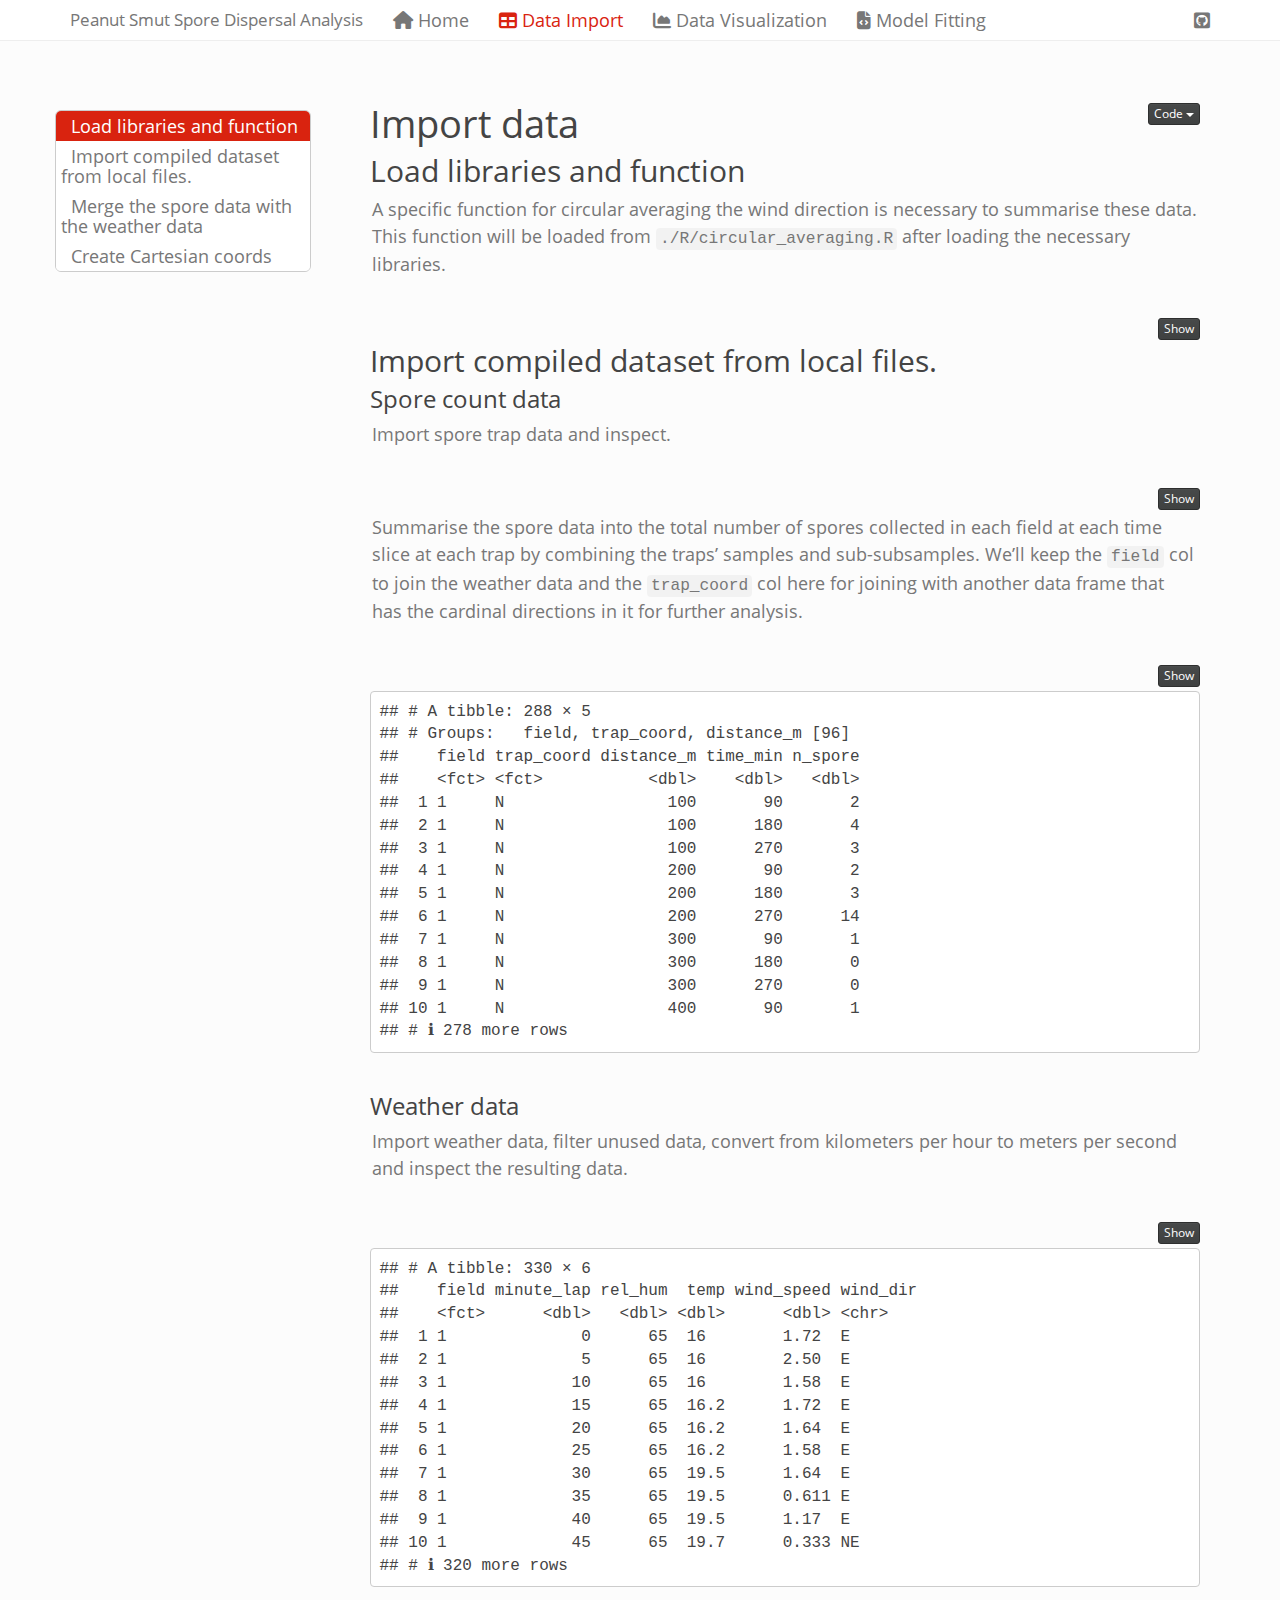
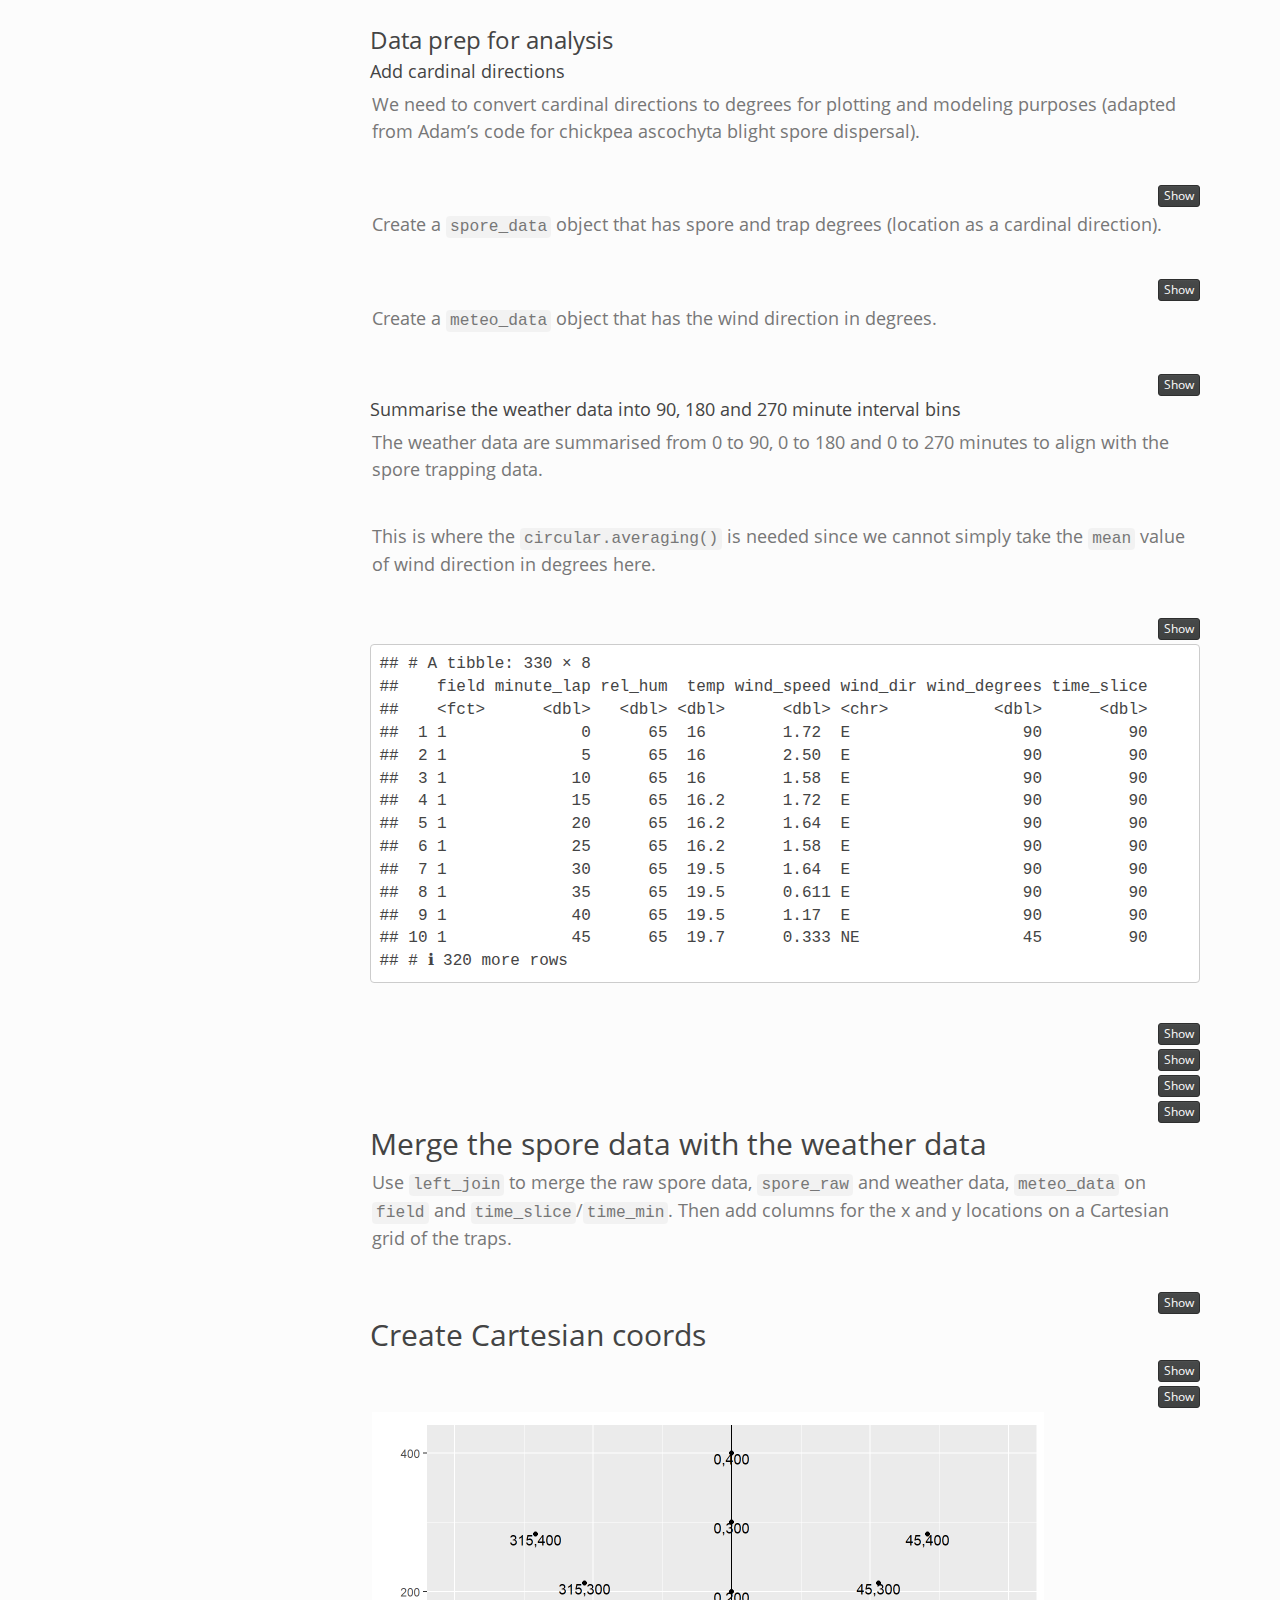
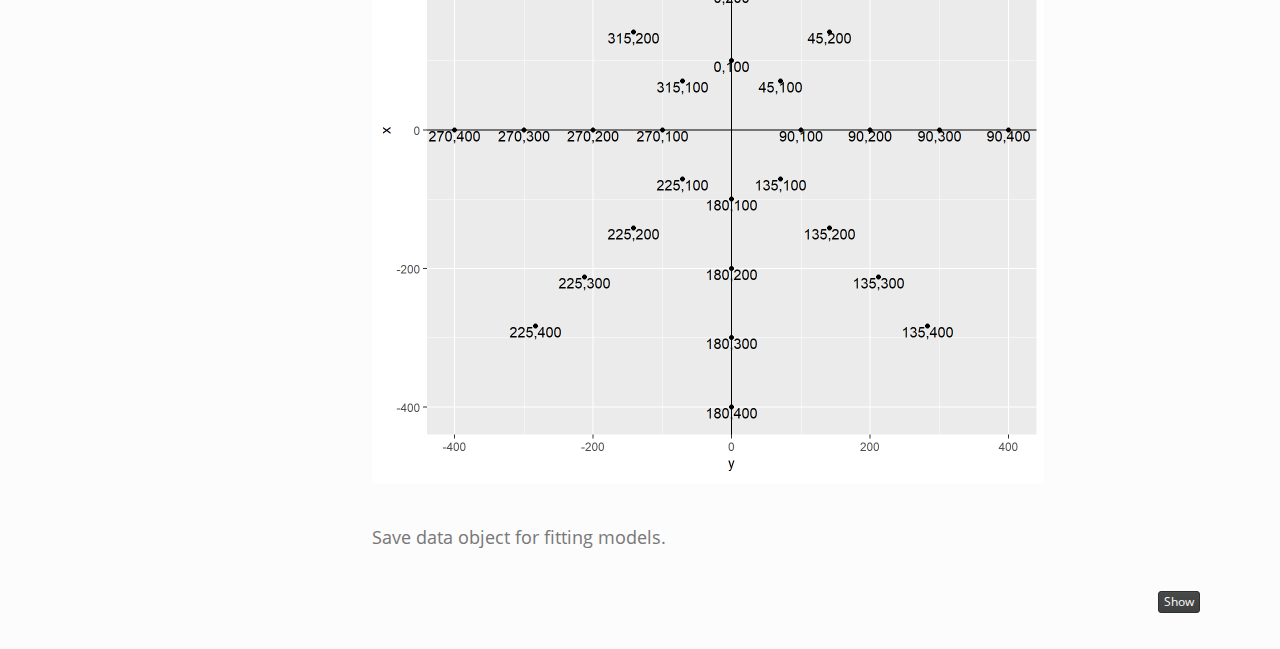
==== commit 417e1e57: "Adds Wind Speed 5 min/time slice/field figure" ====
--- a/data_import.html
+++ b/data_import.html
@@ -425,7 +425,7 @@
   summarise(n_spore = sum(n_spore))
 
 spore_data</code></pre>
-<pre><code>## # A tibble: 288 x 5
+<pre><code>## # A tibble: 288 × 5
 ## # Groups:   field, trap_coord, distance_m [96]
 ##    field trap_coord distance_m time_min n_spore
 ##    &lt;fct&gt; &lt;fct&gt;           &lt;dbl&gt;    &lt;dbl&gt;   &lt;dbl&gt;
@@ -439,7 +439,7 @@
 ##  8 1     N                 300      180       0
 ##  9 1     N                 300      270       0
 ## 10 1     N                 400       90       1
-## # i 278 more rows</code></pre>
+## # ℹ 278 more rows</code></pre>
 </div>
 <div id="weather-data" class="section level3">
 <h3>Weather data</h3>
@@ -455,7 +455,7 @@
   mutate(wind_speed = wind_speed * 0.2777778)
 
 meteo_data</code></pre>
-<pre><code>## # A tibble: 330 x 6
+<pre><code>## # A tibble: 330 × 6
 ##    field minute_lap rel_hum  temp wind_speed wind_dir
 ##    &lt;fct&gt;      &lt;dbl&gt;   &lt;dbl&gt; &lt;dbl&gt;      &lt;dbl&gt; &lt;chr&gt;   
 ##  1 1              0      65  16        1.72  E       
@@ -468,7 +468,7 @@
 ##  8 1             35      65  19.5      0.611 E       
 ##  9 1             40      65  19.5      1.17  E       
 ## 10 1             45      65  19.7      0.333 NE      
-## # i 320 more rows</code></pre>
+## # ℹ 320 more rows</code></pre>
 </div>
 <div id="data-prep-for-analysis" class="section level3">
 <h3>Data prep for analysis</h3>
@@ -530,7 +530,7 @@
              TRUE ~ 270
            ))
 m</code></pre>
-<pre><code>## # A tibble: 330 x 8
+<pre><code>## # A tibble: 330 × 8
 ##    field minute_lap rel_hum  temp wind_speed wind_dir wind_degrees time_slice
 ##    &lt;fct&gt;      &lt;dbl&gt;   &lt;dbl&gt; &lt;dbl&gt;      &lt;dbl&gt; &lt;chr&gt;           &lt;dbl&gt;      &lt;dbl&gt;
 ##  1 1              0      65  16        1.72  E                  90         90
@@ -543,7 +543,7 @@
 ##  8 1             35      65  19.5      0.611 E                  90         90
 ##  9 1             40      65  19.5      1.17  E                  90         90
 ## 10 1             45      65  19.7      0.333 NE                 45         90
-## # i 320 more rows</code></pre>
+## # ℹ 320 more rows</code></pre>
 <pre class="r"><code>rh_90 &lt;-
   m %&gt;%
   filter(time_slice == 90) %&gt;%
@@ -671,7 +671,9 @@
   coord_equal()</code></pre>
 <p><img src="data_import_files/figure-html/Cartesian-coords-check-1.png" width="672" /></p>
 <p>Save data object for fitting models.</p>
-<pre class="r"><code>save(mod_dat, file = here(&quot;data/mod_dat.Rdata&quot;))</code></pre>
+<pre class="r"><code>save(mod_dat, file = here(&quot;data/mod_dat.Rdata&quot;))
+
+save(m, file = here(&quot;data/meteo_data.Rdata&quot;))</code></pre>
 </div>
 
 
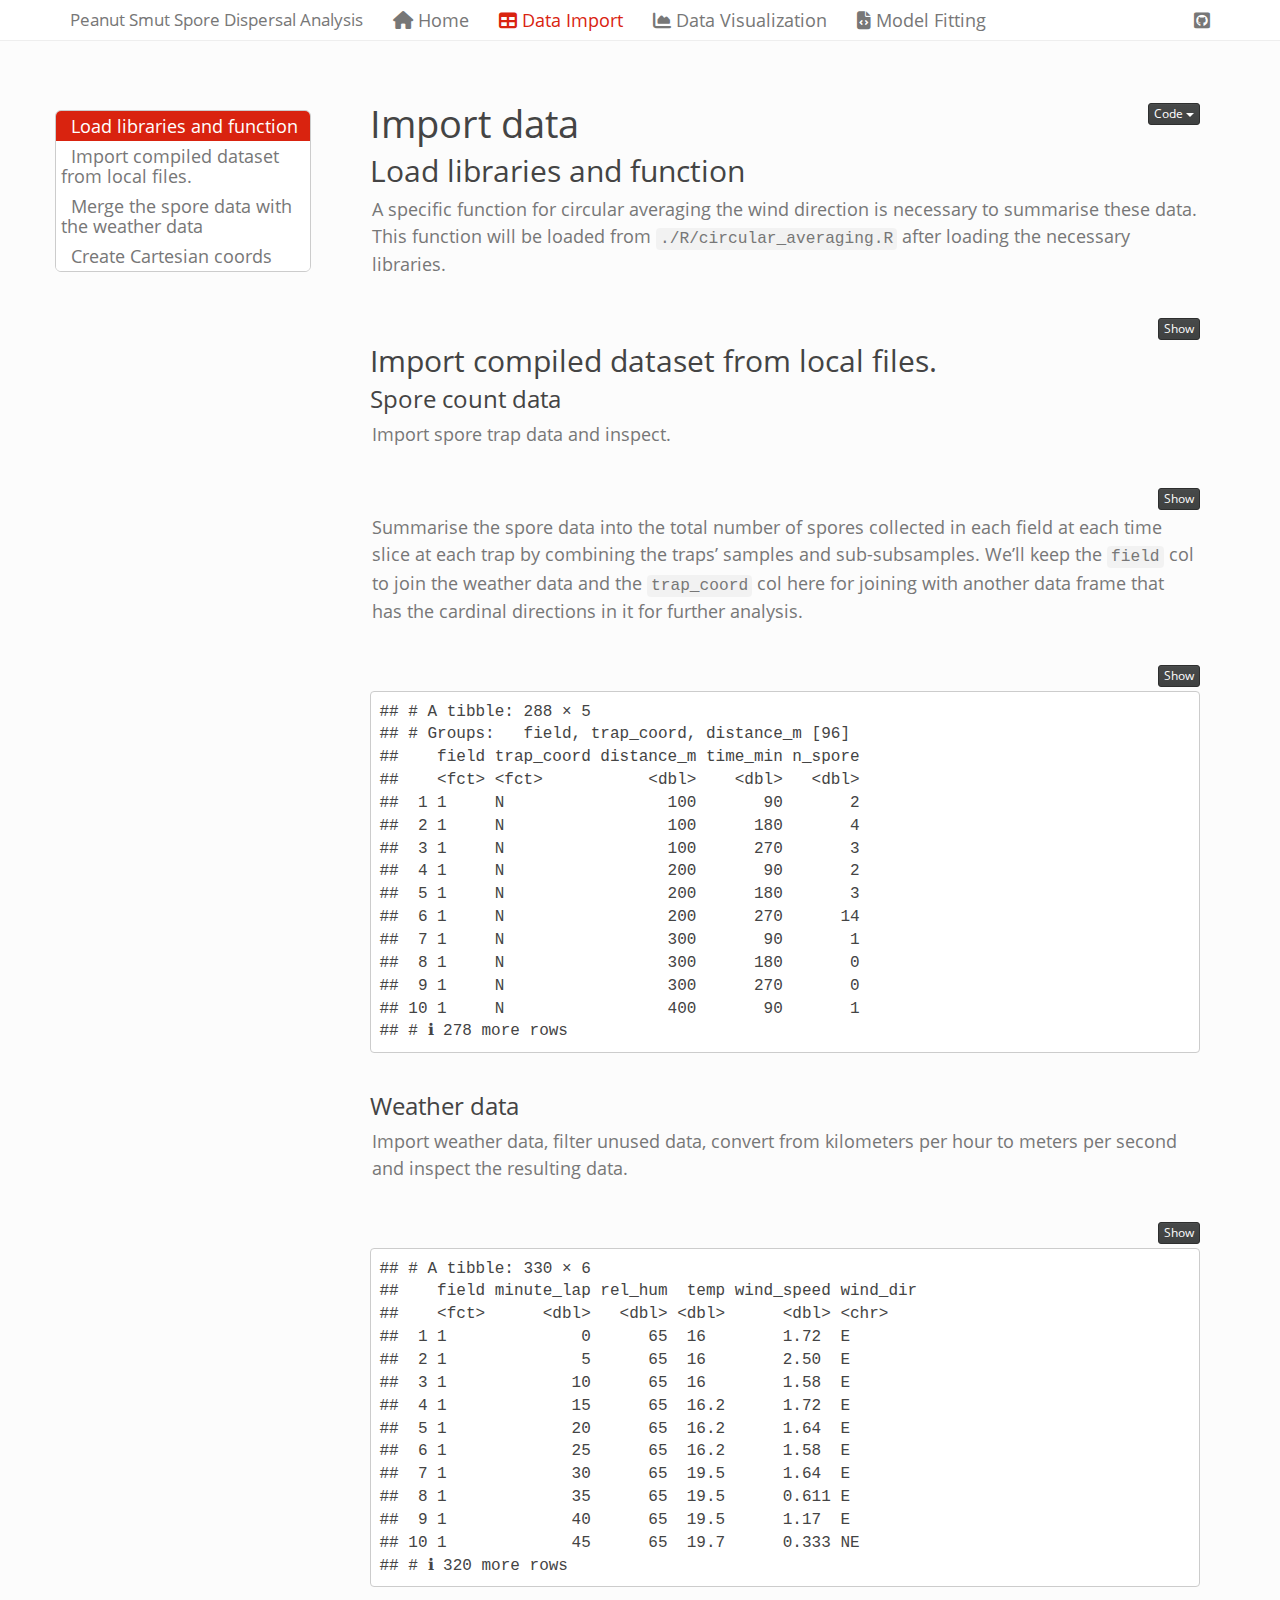
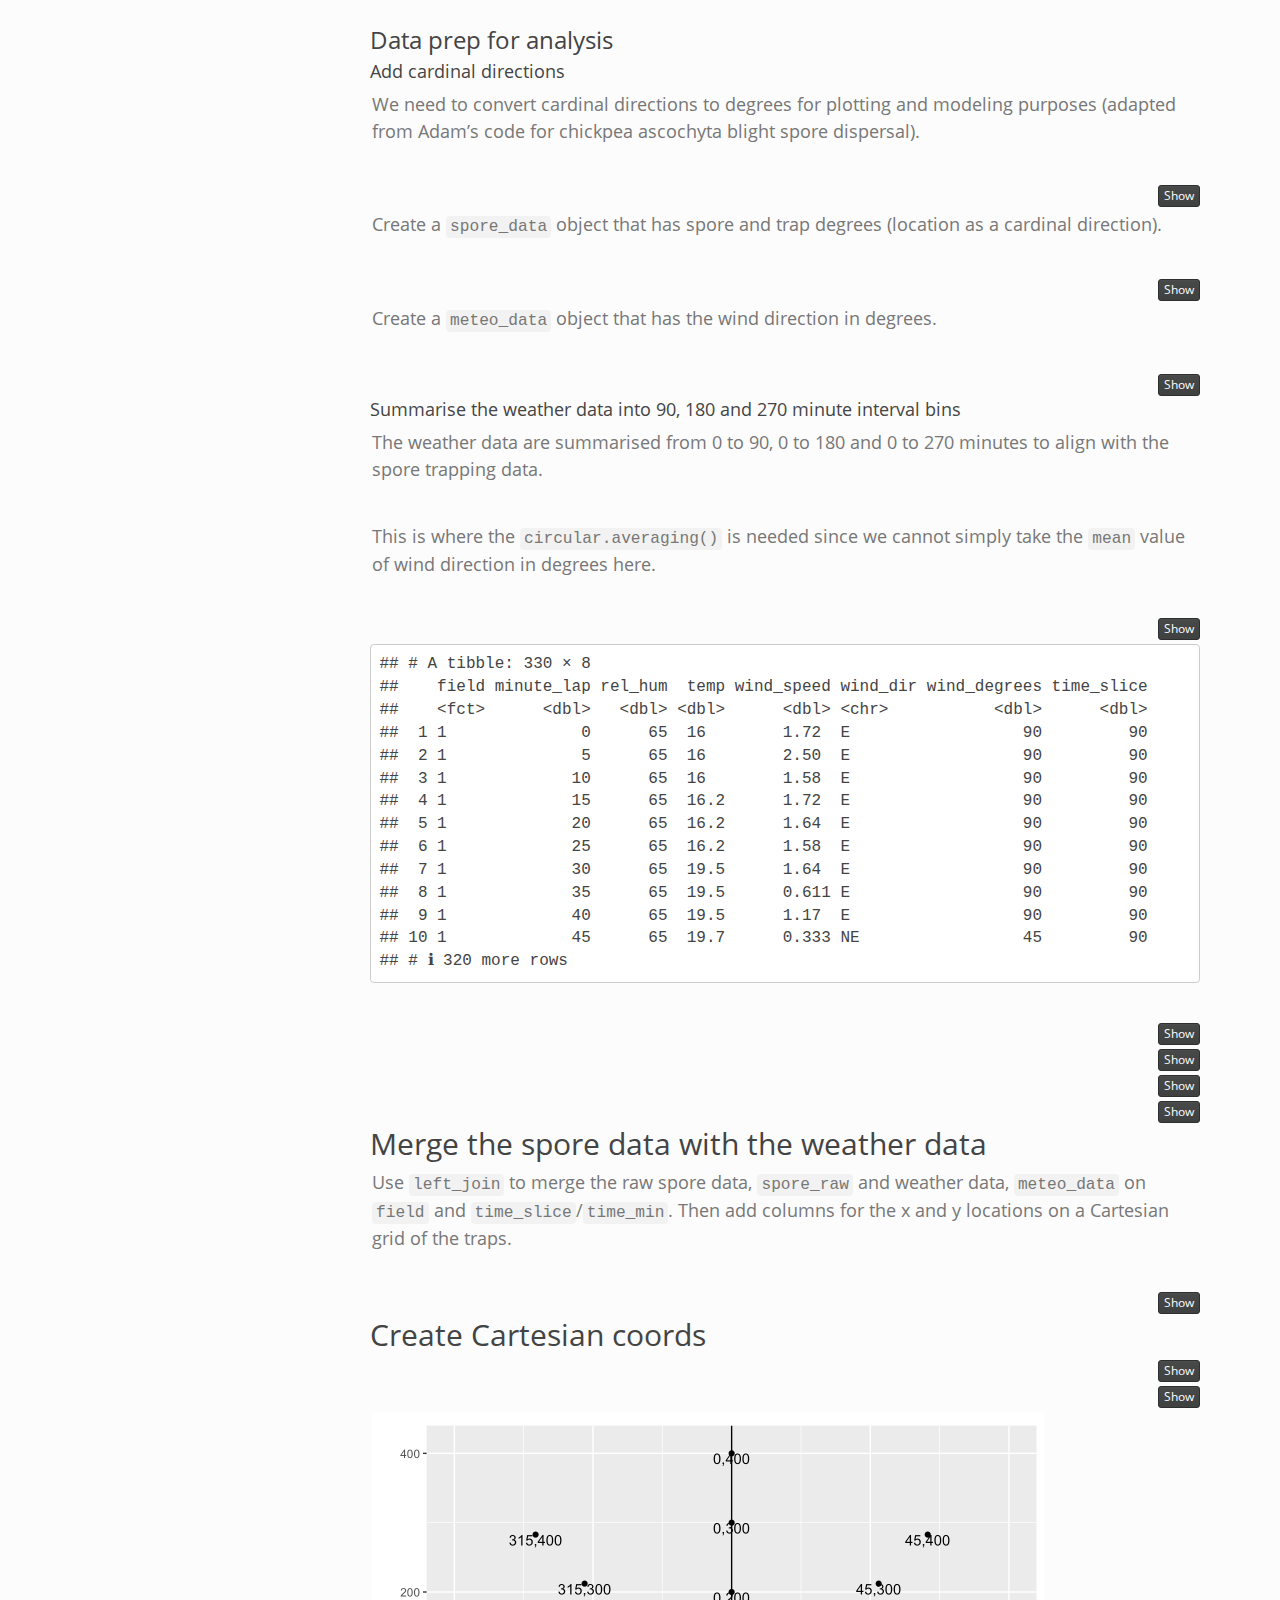
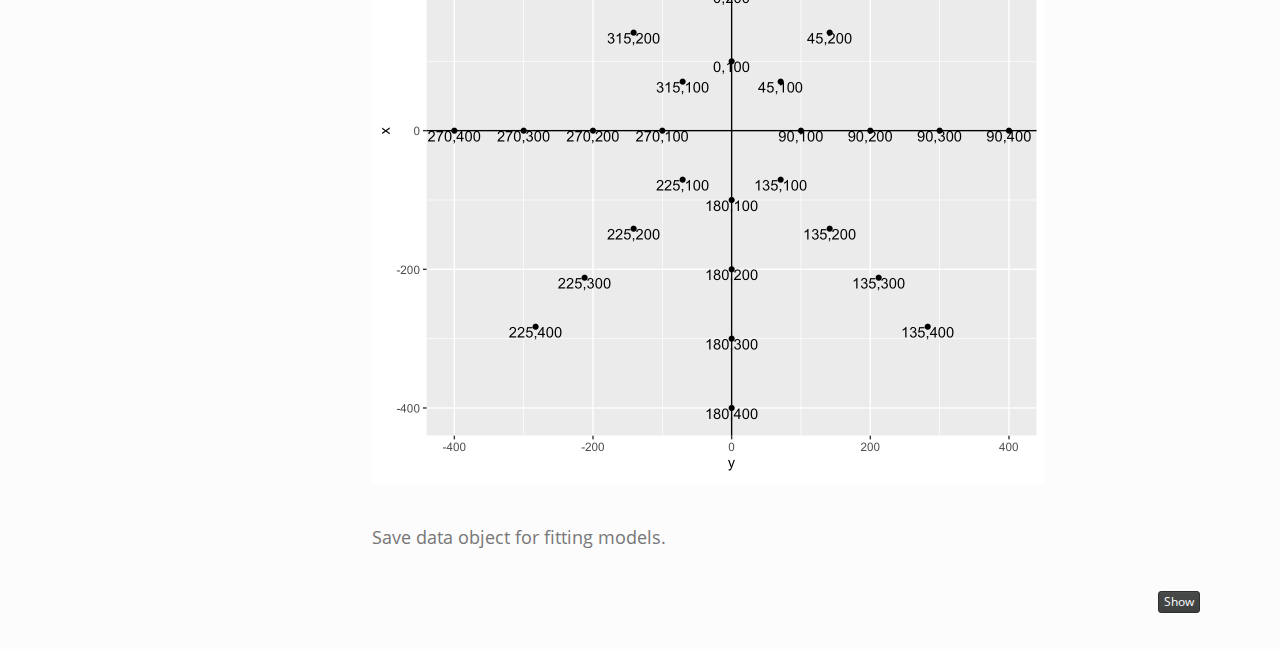
==== commit a0356f0d: "Add windroses for 5min and model data" ====
--- a/data_import.html
+++ b/data_import.html
@@ -529,6 +529,7 @@
              minute_lap &gt; 90 &amp; minute_lap &lt;= 180 ~ 180,
              TRUE ~ 270
            ))
+
 m</code></pre>
 <pre><code>## # A tibble: 330 × 8
 ##    field minute_lap rel_hum  temp wind_speed wind_dir wind_degrees time_slice
@@ -598,7 +599,7 @@
 
 wind_speed_180 &lt;-
   m %&gt;%
-  filter(time_slice == 90 | time_slice == 180) %&gt;%
+  filter(time_slice == 0 | time_slice == 180) %&gt;%
   group_by(field) %&gt;%
   summarise(wind_speed = mean(wind_speed))
 
